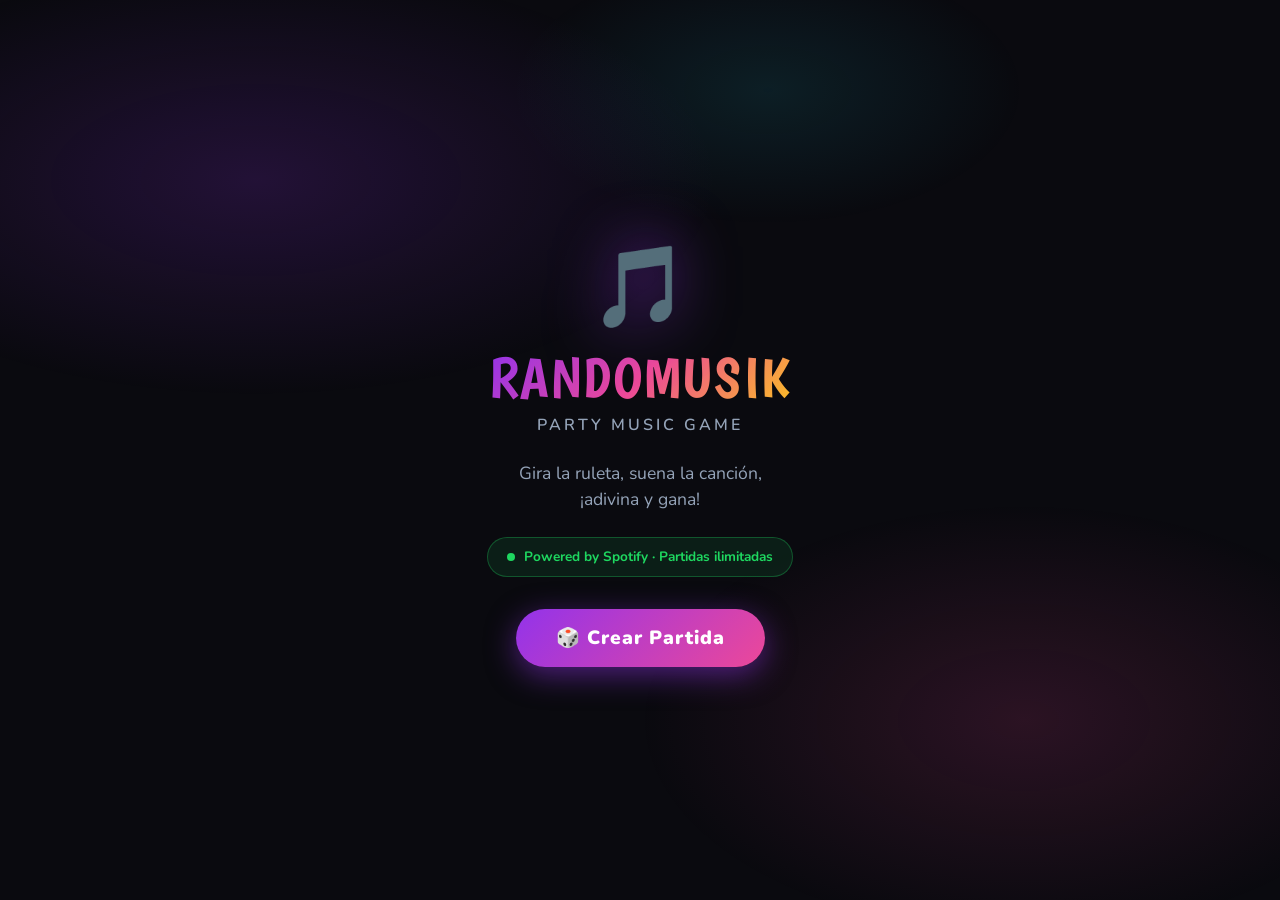
==== index.html @ bbcf778c "Add files via upload" ====
<!DOCTYPE html>
<html lang="es">
<head>
<meta charset="UTF-8">
<meta name="viewport" content="width=device-width, initial-scale=1.0">
<title>Randomusik — Party Music Game</title>
<link href="https://fonts.googleapis.com/css2?family=Boogaloo&family=Nunito:wght@400;600;700;800;900&display=swap" rel="stylesheet">
<style>
  :root {
    --bg: #0a0a0f;
    --card: #13131f;
    --purple: #9333ea;
    --pink: #ec4899;
    --yellow: #fbbf24;
    --cyan: #22d3ee;
    --green: #4ade80;
    --orange: #fb923c;
    --text: #f1f5f9;
    --muted: #94a3b8;
    --spotify: #1ed760;
  }

  * { margin: 0; padding: 0; box-sizing: border-box; }

  body {
    font-family: 'Nunito', sans-serif;
    background: var(--bg);
    color: var(--text);
    min-height: 100vh;
    overflow-x: hidden;
  }

  body::before {
    content: '';
    position: fixed; inset: 0;
    background:
      radial-gradient(ellipse 60% 40% at 20% 20%, rgba(147,51,234,0.18) 0%, transparent 60%),
      radial-gradient(ellipse 50% 40% at 80% 80%, rgba(236,72,153,0.15) 0%, transparent 60%),
      radial-gradient(ellipse 40% 30% at 60% 10%, rgba(34,211,238,0.1) 0%, transparent 50%);
    pointer-events: none; z-index: 0;
  }

  .screen { display: none; position: relative; z-index: 1; }
  .screen.active { display: flex; flex-direction: column; min-height: 100vh; }

  /* FLOATING NOTES */
  .notes-bg { position: fixed; inset: 0; pointer-events: none; z-index: 0; overflow: hidden; }
  .note {
    position: absolute; font-size: 1.5rem; opacity: 0;
    animation: floatNote 8s ease-in-out infinite;
  }
  @keyframes floatNote {
    0% { opacity: 0; transform: translateY(0) rotate(0deg); }
    20% { opacity: 0.15; } 80% { opacity: 0.1; }
    100% { opacity: 0; transform: translateY(-120px) rotate(20deg); }
  }

  /* HOME */
  #home { align-items: center; justify-content: center; padding: 2rem; text-align: center; gap: 1.5rem; }

  .logo-wrap { display: flex; flex-direction: column; align-items: center; gap: 0.5rem; animation: popIn 0.6s cubic-bezier(0.34,1.56,0.64,1) both; }
  @keyframes popIn { from { opacity: 0; transform: scale(0.5); } to { opacity: 1; transform: scale(1); } }

  .logo-icon { font-size: 5rem; filter: drop-shadow(0 0 30px rgba(147,51,234,0.8)); animation: pulseGlow 2s ease-in-out infinite; }
  @keyframes pulseGlow {
    0%,100% { filter: drop-shadow(0 0 30px rgba(147,51,234,0.8)); transform: scale(1); }
    50% { filter: drop-shadow(0 0 50px rgba(236,72,153,0.9)); transform: scale(1.05); }
  }

  .logo-text {
    font-family: 'Boogaloo', cursive; font-size: 3.5rem; letter-spacing: 2px; line-height: 1;
    background: linear-gradient(135deg, var(--purple), var(--pink), var(--yellow));
    -webkit-background-clip: text; -webkit-text-fill-color: transparent; background-clip: text;
  }
  .logo-sub { font-size: 1rem; color: var(--muted); font-weight: 600; letter-spacing: 3px; text-transform: uppercase; }
  .tagline { font-size: 1.1rem; color: var(--muted); max-width: 280px; line-height: 1.5; animation: fadeUp 0.6s 0.3s both; }
  @keyframes fadeUp { from { opacity: 0; transform: translateY(20px); } to { opacity: 1; transform: translateY(0); } }

  .btn-primary {
    background: linear-gradient(135deg, var(--purple), var(--pink));
    border: none; border-radius: 50px; padding: 1rem 2.5rem;
    font-family: 'Nunito', sans-serif; font-size: 1.2rem; font-weight: 900;
    color: white; cursor: pointer; letter-spacing: 1px;
    box-shadow: 0 8px 30px rgba(147,51,234,0.5); transition: all 0.2s;
  }
  .btn-primary:hover { transform: translateY(-3px); box-shadow: 0 12px 40px rgba(147,51,234,0.7); }
  .btn-primary:active { transform: scale(0.97); }

  .spotify-status {
    display: flex; align-items: center; gap: 0.6rem;
    padding: 0.6rem 1.2rem; border-radius: 50px; font-size: 0.85rem; font-weight: 700;
    animation: fadeUp 0.6s 0.7s both;
    background: rgba(30,215,96,0.1); border: 1px solid rgba(30,215,96,0.3); color: var(--spotify);
  }
  .status-dot { width: 8px; height: 8px; border-radius: 50%; background: var(--spotify); animation: pulseGlow 1.5s infinite; }

  /* SETUP */
  #setup { padding: 1.5rem; gap: 1.2rem; }

  .screen-header { display: flex; align-items: center; gap: 1rem; padding-bottom: 1rem; border-bottom: 1px solid rgba(255,255,255,0.07); }
  .back-btn {
    background: rgba(255,255,255,0.08); border: none; border-radius: 50%;
    width: 40px; height: 40px; cursor: pointer; color: white; font-size: 1.2rem;
    display: flex; align-items: center; justify-content: center; transition: all 0.2s;
  }
  .back-btn:hover { background: rgba(255,255,255,0.15); }
  .screen-title {
    font-family: 'Boogaloo', cursive; font-size: 1.8rem;
    background: linear-gradient(135deg, var(--purple), var(--pink));
    -webkit-background-clip: text; -webkit-text-fill-color: transparent; background-clip: text;
  }
  .section-label { font-size: 0.75rem; font-weight: 800; letter-spacing: 2px; text-transform: uppercase; color: var(--purple); margin-bottom: 0.6rem; }

  .players-list { display: flex; flex-direction: column; gap: 0.6rem; }
  .player-row {
    display: flex; align-items: center; gap: 0.8rem;
    background: var(--card); border: 1px solid rgba(255,255,255,0.07); border-radius: 14px; padding: 0.7rem 1rem;
  }
  .player-avatar { width: 36px; height: 36px; border-radius: 50%; display: flex; align-items: center; justify-content: center; font-size: 1.1rem; font-weight: 900; color: white; flex-shrink: 0; }
  .player-name-input { background: transparent; border: none; outline: none; color: var(--text); font-family: 'Nunito', sans-serif; font-size: 1rem; font-weight: 700; flex: 1; min-width: 0; }
  .player-name-input::placeholder { color: var(--muted); }
  .remove-player { background: none; border: none; color: var(--muted); cursor: pointer; font-size: 1.1rem; padding: 0 0.2rem; transition: color 0.2s; }
  .remove-player:hover { color: var(--pink); }
  .add-player-btn {
    background: transparent; border: 2px dashed rgba(255,255,255,0.15); border-radius: 14px;
    padding: 0.7rem; color: var(--muted); cursor: pointer;
    font-family: 'Nunito', sans-serif; font-size: 0.9rem; font-weight: 700; transition: all 0.2s; width: 100%;
  }
  .add-player-btn:hover { border-color: var(--purple); color: var(--purple); }

  .categories-grid { display: grid; grid-template-columns: repeat(2, 1fr); gap: 0.6rem; }
  .cat-chip {
    background: var(--card); border: 2px solid rgba(255,255,255,0.08); border-radius: 12px;
    padding: 0.7rem 0.8rem; cursor: pointer; transition: all 0.2s;
    display: flex; align-items: center; gap: 0.5rem; font-size: 0.9rem; font-weight: 700; color: var(--muted);
  }
  .cat-chip.selected { border-color: currentColor; color: white; background: rgba(255,255,255,0.05); }
  .cat-chip.selected .cat-check { opacity: 1; }
  .cat-check { margin-left: auto; opacity: 0; transition: opacity 0.2s; font-size: 0.9rem; }

  .diff-row { display: flex; gap: 0.6rem; }
  .diff-btn {
    flex: 1; background: var(--card); border: 2px solid rgba(255,255,255,0.08); border-radius: 12px;
    padding: 0.8rem 0.5rem; cursor: pointer; font-family: 'Nunito', sans-serif;
    font-size: 0.85rem; font-weight: 800; color: var(--muted); text-align: center; transition: all 0.2s;
  }
  .diff-btn.active { border-color: var(--yellow); color: var(--yellow); background: rgba(251,191,36,0.08); }
  .diff-emoji { font-size: 1.3rem; display: block; margin-bottom: 0.2rem; }

  /* GAME */
  #game { padding: 1.2rem; align-items: center; gap: 1rem; }
  .game-header { width: 100%; display: flex; align-items: center; justify-content: space-between; }
  .game-logo {
    font-family: 'Boogaloo', cursive; font-size: 1.4rem;
    background: linear-gradient(135deg, var(--purple), var(--pink));
    -webkit-background-clip: text; -webkit-text-fill-color: transparent; background-clip: text;
  }
  .round-badge { background: rgba(255,255,255,0.07); border: 1px solid rgba(255,255,255,0.12); border-radius: 50px; padding: 0.3rem 0.9rem; font-size: 0.8rem; font-weight: 800; color: var(--muted); }

  .scoreboard { width: 100%; display: flex; gap: 0.5rem; overflow-x: auto; padding-bottom: 0.3rem; }
  .score-card { flex-shrink: 0; background: var(--card); border: 1px solid rgba(255,255,255,0.07); border-radius: 14px; padding: 0.6rem 0.9rem; text-align: center; min-width: 70px; transition: all 0.3s; }
  .score-card.winner-glow { border-color: var(--yellow); box-shadow: 0 0 20px rgba(251,191,36,0.3); }
  .score-avatar { width: 32px; height: 32px; border-radius: 50%; display: flex; align-items: center; justify-content: center; font-size: 0.9rem; font-weight: 900; color: white; margin: 0 auto 0.3rem; }
  .score-name { font-size: 0.7rem; font-weight: 700; color: var(--muted); }
  .score-pts { font-family: 'Boogaloo', cursive; font-size: 1.4rem; color: var(--text); line-height: 1; }

  .wheel-container { position: relative; width: 300px; height: 300px; flex-shrink: 0; }
  .wheel-pointer { position: absolute; top: -18px; left: 50%; transform: translateX(-50%); font-size: 2rem; z-index: 10; filter: drop-shadow(0 2px 8px rgba(0,0,0,0.5)); }
  canvas#wheel { width: 100%; height: 100%; border-radius: 50%; box-shadow: 0 0 60px rgba(147,51,234,0.4), 0 0 120px rgba(236,72,153,0.2); }

  .spin-btn {
    background: linear-gradient(135deg, var(--purple), var(--pink));
    border: none; border-radius: 50px; padding: 1rem 2.5rem;
    font-family: 'Nunito', sans-serif; font-size: 1.3rem; font-weight: 900;
    color: white; cursor: pointer; letter-spacing: 1px;
    box-shadow: 0 8px 30px rgba(147,51,234,0.5); transition: all 0.2s; width: 100%;
  }
  .spin-btn:hover:not(:disabled) { transform: translateY(-2px); }
  .spin-btn:disabled { opacity: 0.5; cursor: not-allowed; }

  /* PLAYING */
  #playing { padding: 1.5rem; align-items: center; justify-content: center; gap: 1rem; text-align: center; }

  .category-tag {
    display: inline-flex; align-items: center; gap: 0.5rem;
    background: rgba(255,255,255,0.07); border: 1px solid rgba(255,255,255,0.15);
    border-radius: 50px; padding: 0.4rem 1.2rem; font-size: 0.85rem; font-weight: 800; letter-spacing: 1px; text-transform: uppercase;
  }

  /* Mystery animation while playing */
  .mystery-wrap {
    position: relative; width: 220px; height: 220px; flex-shrink: 0;
    display: flex; align-items: center; justify-content: center;
  }
  .mystery-rays {
    position: absolute; inset: 0; border-radius: 50%;
    background: conic-gradient(
      rgba(147,51,234,0.3) 0deg, transparent 20deg,
      rgba(236,72,153,0.3) 40deg, transparent 60deg,
      rgba(34,211,238,0.3) 80deg, transparent 100deg,
      rgba(251,191,36,0.3) 120deg, transparent 140deg,
      rgba(147,51,234,0.3) 160deg, transparent 180deg,
      rgba(236,72,153,0.3) 200deg, transparent 220deg,
      rgba(34,211,238,0.3) 240deg, transparent 260deg,
      rgba(251,191,36,0.3) 280deg, transparent 300deg,
      rgba(147,51,234,0.3) 320deg, transparent 340deg,
      rgba(236,72,153,0.3) 360deg
    );
    animation: spinRays 3s linear infinite;
    opacity: 0.7;
  }
  @keyframes spinRays { to { transform: rotate(360deg); } }

  .disco-ball {
    position: relative; z-index: 2;
    width: 130px; height: 130px; border-radius: 50%;
    background: radial-gradient(circle at 35% 35%, #ffffff, #b0b0c0 30%, #606080 60%, #202030);
    box-shadow: 0 0 30px rgba(147,51,234,0.8), 0 0 60px rgba(236,72,153,0.4), inset -8px -8px 20px rgba(0,0,0,0.5);
    animation: spinDisco 2s linear infinite;
    overflow: hidden;
  }
  .disco-ball::before {
    content: ''; position: absolute; inset: 0; border-radius: 50%;
    background: repeating-linear-gradient(0deg, transparent, transparent 8px, rgba(0,0,0,0.15) 8px, rgba(0,0,0,0.15) 9px),
    repeating-linear-gradient(90deg, transparent, transparent 8px, rgba(0,0,0,0.15) 8px, rgba(0,0,0,0.15) 9px);
  }
  .disco-ball::after {
    content: ''; position: absolute; top: 15%; left: 20%; width: 30%; height: 20%;
    background: rgba(255,255,255,0.6); border-radius: 50%; filter: blur(4px);
  }
  @keyframes spinDisco { to { transform: rotateY(360deg); } }

  .disco-light {
    position: absolute; width: 8px; height: 8px; border-radius: 50%;
    animation: bounceDot 1.5s ease-in-out infinite;
  }
  .disco-light:nth-child(1) { background: #a855f7; top: 20%; left: 15%; animation-delay: 0s; }
  .disco-light:nth-child(2) { background: #ec4899; top: 60%; left: 80%; animation-delay: 0.3s; }
  .disco-light:nth-child(3) { background: #22d3ee; top: 75%; left: 20%; animation-delay: 0.6s; }
  .disco-light:nth-child(4) { background: #fbbf24; top: 25%; left: 70%; animation-delay: 0.9s; }
  .disco-light:nth-child(5) { background: #4ade80; top: 50%; left: 50%; animation-delay: 1.2s; }
  @keyframes bounceDot {
    0%, 100% { transform: translate(0,0) scale(1); opacity: 0.9; }
    50% { transform: translate(var(--dx,15px), var(--dy,-15px)) scale(1.5); opacity: 0.4; }
  }

  .sound-waves { display: flex; align-items: center; justify-content: center; gap: 4px; height: 40px; }
  .wave-bar {
    width: 5px; border-radius: 3px;
    background: linear-gradient(to top, var(--purple), var(--pink));
    animation: waveBounce 0.6s ease-in-out infinite alternate;
  }
  .wave-bar:nth-child(1) { height: 15px; animation-delay: 0s; }
  .wave-bar:nth-child(2) { height: 30px; animation-delay: 0.1s; }
  .wave-bar:nth-child(3) { height: 22px; animation-delay: 0.2s; }
  .wave-bar:nth-child(4) { height: 35px; animation-delay: 0.3s; }
  .wave-bar:nth-child(5) { height: 18px; animation-delay: 0.4s; }
  .wave-bar:nth-child(6) { height: 28px; animation-delay: 0.15s; }
  .wave-bar:nth-child(7) { height: 12px; animation-delay: 0.25s; }
  @keyframes waveBounce {
    from { transform: scaleY(0.4); opacity: 0.6; }
    to { transform: scaleY(1); opacity: 1; }
  }

  /* Spotify embed - hidden during play, revealed after */
  .embed-container {
    width: 100%; max-width: 360px;
    border-radius: 14px; overflow: hidden;
    transition: all 0.5s cubic-bezier(0.34,1.56,0.64,1);
    transform: scale(0.9); opacity: 0; height: 0;
    pointer-events: none;
  }
  .embed-container.visible {
    transform: scale(1); opacity: 1; height: 152px;
    pointer-events: auto;
  }

  /* Song reveal card */
  .song-reveal {
    background: var(--card); border: 1px solid rgba(255,255,255,0.1);
    border-radius: 20px; padding: 1.2rem 1.5rem; width: 100%; max-width: 360px; text-align: center;
  }
  .song-reveal.hidden { display: none; }
  .reveal-label { font-size: 0.75rem; font-weight: 800; letter-spacing: 2px; color: var(--muted); margin-bottom: 0.6rem; text-transform: uppercase; }
  .song-name { font-family: 'Boogaloo', cursive; font-size: 1.8rem; color: var(--text); line-height: 1.1; margin-bottom: 0.3rem; }
  .artist-name { font-size: 1rem; font-weight: 700; color: var(--pink); }

  .reveal-btn {
    background: linear-gradient(135deg, var(--yellow), var(--orange));
    border: none; border-radius: 50px; padding: 0.9rem 2rem;
    font-family: 'Nunito', sans-serif; font-size: 1.1rem; font-weight: 900;
    color: #0a0a0f; cursor: pointer; box-shadow: 0 6px 25px rgba(251,191,36,0.4);
    transition: all 0.2s; width: 100%; max-width: 360px;
  }
  .reveal-btn:hover { transform: translateY(-2px); }

  .point-btns { display: flex; flex-direction: column; gap: 0.5rem; width: 100%; max-width: 380px; }
  .point-player-row {
    background: var(--card); border: 1px solid rgba(255,255,255,0.1); border-radius: 14px;
    padding: 0.6rem 0.8rem; display: flex; align-items: center; gap: 0.5rem;
  }
  .point-player-name { flex: 1; font-size: 0.9rem; font-weight: 700; color: var(--text); min-width: 0; white-space: nowrap; overflow: hidden; text-overflow: ellipsis; }
  .point-actions { display: flex; gap: 0.35rem; flex-shrink: 0; }
  .pa-btn {
    border: none; border-radius: 8px; padding: 0.35rem 0.55rem;
    font-family: 'Nunito', sans-serif; font-size: 0.8rem; font-weight: 900;
    cursor: pointer; transition: all 0.15s; min-width: 38px;
  }
  .pa-btn.plus { background: rgba(74,222,128,0.15); color: #4ade80; border: 1px solid rgba(74,222,128,0.3); }
  .pa-btn.plus:hover { background: rgba(74,222,128,0.3); }
  .pa-btn.plus.active { background: #4ade80; color: #0a0a0f; }
  .pa-btn.minus { background: rgba(239,68,68,0.12); color: #f87171; border: 1px solid rgba(239,68,68,0.25); }
  .pa-btn.minus:hover { background: rgba(239,68,68,0.25); }
  .pa-btn.minus.active { background: #ef4444; color: white; }
  .point-score-badge {
    min-width: 32px; text-align: center;
    font-family: 'Boogaloo', cursive; font-size: 1.1rem; color: var(--yellow);
  }

  .next-btn {
    background: rgba(255,255,255,0.07); border: 1px solid rgba(255,255,255,0.12);
    border-radius: 50px; padding: 0.7rem 2rem;
    font-family: 'Nunito', sans-serif; font-size: 0.95rem; font-weight: 700;
    color: var(--muted); cursor: pointer; transition: all 0.2s; width: 100%; max-width: 360px;
  }
  .next-btn:hover { border-color: var(--purple); color: var(--text); }

  /* Toast */
  .toast {
    position: fixed; bottom: 2rem; left: 50%; transform: translateX(-50%) translateY(100px);
    background: var(--card); border: 1px solid rgba(255,255,255,0.15); border-radius: 14px;
    padding: 0.8rem 1.5rem; font-size: 0.9rem; font-weight: 700;
    z-index: 100; transition: transform 0.3s cubic-bezier(0.34,1.56,0.64,1);
    white-space: nowrap;
  }
  .toast.show { transform: translateX(-50%) translateY(0); }

  /* Loading */
  .loading-overlay {
    position: fixed; inset: 0; background: rgba(10,10,15,0.9);
    display: flex; flex-direction: column; align-items: center; justify-content: center;
    gap: 1rem; z-index: 200;
  }
  .loading-overlay.hidden { display: none; }
  .spinner { width: 48px; height: 48px; border: 3px solid rgba(147,51,234,0.2); border-top-color: var(--purple); border-radius: 50%; animation: spin 0.8s linear infinite; }
  @keyframes spin { to { transform: rotate(360deg); } }
  .loading-text { font-size: 1rem; font-weight: 700; color: var(--muted); }

  /* WINNER */
  #winner { align-items: center; justify-content: center; padding: 2rem; text-align: center; gap: 1.2rem; }
  .confetti-wrap { font-size: 3rem; animation: bounceIn 0.5s cubic-bezier(0.34,1.56,0.64,1); }
  @keyframes bounceIn { from { opacity: 0; transform: scale(0.3); } to { opacity: 1; transform: scale(1); } }
  .winner-name { font-family: 'Boogaloo', cursive; font-size: 3rem; background: linear-gradient(135deg, var(--yellow), var(--orange), var(--pink)); -webkit-background-clip: text; -webkit-text-fill-color: transparent; background-clip: text; }
  .winner-pts { font-size: 1.1rem; color: var(--muted); font-weight: 700; }
  .final-scores { width: 100%; max-width: 360px; display: flex; flex-direction: column; gap: 0.5rem; }
  .final-row { background: var(--card); border: 1px solid rgba(255,255,255,0.07); border-radius: 14px; padding: 0.8rem 1.2rem; display: flex; align-items: center; gap: 1rem; }
  .final-row.top { border-color: var(--yellow); background: rgba(251,191,36,0.06); }
  .rank { font-family: 'Boogaloo', cursive; font-size: 1.3rem; color: var(--muted); width: 28px; }
  .final-name { flex: 1; font-weight: 700; }
  .final-pts { font-family: 'Boogaloo', cursive; font-size: 1.4rem; color: var(--yellow); }

  .hidden { display: none !important; }
</style>
</head>
<body>

<div class="notes-bg" id="notesBg"></div>
<div class="loading-overlay hidden" id="loadingOverlay">
  <div class="spinner"></div>
  <div class="loading-text" id="loadingText">Cargando...</div>
</div>
<div class="toast" id="toast"></div>

<!-- ========== HOME ========== -->
<div class="screen active" id="home">
  <div class="logo-wrap">
    <div class="logo-icon">🎵</div>
    <div class="logo-text">RANDOMUSIK</div>
    <div class="logo-sub">Party Music Game</div>
  </div>
  <p class="tagline">Gira la ruleta, suena la canción, ¡adivina y gana!</p>

  <div class="spotify-status" style="margin-bottom:0.5rem">
    <div class="status-dot"></div>
    <span>Powered by Spotify · Partidas ilimitadas</span>
  </div>

  <button class="btn-primary" onclick="goTo('setup')">🎲 Crear Partida</button>
</div>

<!-- ========== SETUP ========== -->
<div class="screen" id="setup">
  <div class="screen-header">
    <button class="back-btn" onclick="goTo('home')">←</button>
    <div class="screen-title">Configurar Partida</div>
  </div>
  <div>
    <div class="section-label">👥 Jugadores</div>
    <div class="players-list" id="playersList"></div>
    <button class="add-player-btn" onclick="addPlayer()">+ Añadir jugador</button>
  </div>
  <div>
    <div class="section-label">🎛️ Categorías de la Ruleta</div>
    <div class="categories-grid" id="catsGrid"></div>
  </div>
  <div>
    <div class="section-label">⚡ Dificultad</div>
    <div class="diff-row">
      <button class="diff-btn active" data-diff="easy" onclick="setDiff(this)"><span class="diff-emoji">😄</span>Fácil</button>
      <button class="diff-btn" data-diff="normal" onclick="setDiff(this)"><span class="diff-emoji">🤔</span>Normal</button>
      <button class="diff-btn" data-diff="hard" onclick="setDiff(this)"><span class="diff-emoji">🔥</span>Difícil</button>
    </div>
  </div>
  <button class="btn-primary" onclick="startGame()" style="margin-top:auto">🎰 ¡Jugar!</button>
</div>

<!-- ========== GAME (WHEEL) ========== -->
<div class="screen" id="game">
  <div class="game-header" style="width:100%">
    <div class="game-logo">🎵 Randomusik</div>
    <div class="round-badge">Ronda <span id="roundNum">1</span></div>
  </div>
  <div class="scoreboard" id="scoreboard"></div>
  <div class="wheel-container">
    <div class="wheel-pointer">▼</div>
    <canvas id="wheel" width="300" height="300"></canvas>
  </div>
  <button class="spin-btn" id="spinBtn" onclick="spinWheel()">🎲 ¡GIRAR!</button>
</div>

<!-- ========== PLAYING ========== -->
<div class="screen" id="playing">
  <div class="category-tag" id="playingCat">🎸 Rock Clásico</div>

  <!-- Mystery animation -->
  <div class="mystery-wrap" id="mysteryWrap">
    <div class="mystery-rays"></div>
    <div class="disco-light" style="--dx:20px;--dy:-20px"></div>
    <div class="disco-light" style="--dx:-15px;--dy:18px"></div>
    <div class="disco-light" style="--dx:18px;--dy:15px"></div>
    <div class="disco-light" style="--dx:-20px;--dy:-12px"></div>
    <div class="disco-light" style="--dx:10px;--dy:20px"></div>
    <div class="disco-ball"></div>
  </div>

  <!-- Sound waves -->
  <div class="sound-waves" id="soundWaves">
    <div class="wave-bar"></div><div class="wave-bar"></div><div class="wave-bar"></div>
    <div class="wave-bar"></div><div class="wave-bar"></div><div class="wave-bar"></div>
    <div class="wave-bar"></div>
  </div>

  <!-- Spotify Embed (hidden during play, revealed after) -->
  <div class="embed-container" id="embedContainer">
    <div id="embed-iframe"></div>
  </div>

  <div class="song-reveal hidden" id="songReveal">
    <div class="reveal-label">La canción es...</div>
    <div class="song-info">
      <div class="song-name" id="songName">–</div>
      <div class="artist-name" id="artistName">–</div>
    </div>
  </div>

  <button class="reveal-btn" id="revealBtn" onclick="revealSong()">👁️ Revelar Canción</button>
  <div class="point-btns hidden" id="pointBtns"></div>
  <button class="next-btn hidden" id="nextBtn" onclick="nextRound()">Siguiente ronda →</button>
</div>

<!-- ========== WINNER ========== -->
<div class="screen" id="winner">
  <div class="confetti-wrap">🏆</div>
  <div style="font-size:1.1rem;color:var(--muted);font-weight:700">¡Tenemos ganador!</div>
  <div class="winner-name" id="winnerName">–</div>
  <div class="winner-pts" id="winnerPts">0 puntos</div>
  <div class="final-scores" id="finalScores"></div>
  <button class="btn-primary" onclick="resetGame()" style="margin-top:0.5rem">🔄 Jugar de nuevo</button>
</div>

<!-- Spotify iFrame API -->
<script src="https://open.spotify.com/embed/iframe-api/v1" async></script>

<script>
// ========== CATALOG PLACEHOLDER — will be replaced by build script ==========
</script>
<script id="catalog-data">const SONG_CATALOG = {"80s en ingl\u00e9s":{"easy":[{"uri":"spotify:track:1uvyZBs4IZYRebHIB1747m","name":"Purple Rain","artist":"Prince","popularity":87},{"uri":"spotify:track:3oEkrIfXfSh9zGnE7eBzSV","name":"The Winner Takes It All","artist":"ABBA","popularity":86},{"uri":"spotify:track:4RvWPyQ5RL0ao9LPZeSouE","name":"Everybody Wants To Rule The World","artist":"Tears For Fears","popularity":87},{"uri":"spotify:track:1JSTJqkT5qHq8MDJnJbRE1","name":"Every Breath You Take","artist":"The Police","popularity":93},{"uri":"spotify:track:254bXAqt3zP6P50BdQvEsq","name":"Everywhere - 2017 Remaster","artist":"Fleetwood Mac","popularity":85},{"uri":"spotify:track:1PtQJZVZIdWIYdARpZRDFO","name":"Running Up That Hill (A Deal With God)","artist":"Kate Bush","popularity":88},{"uri":"spotify:track:2WfaOiMkCvy7F5fcp2zZ8L","name":"Take on Me","artist":"a-ha","popularity":88},{"uri":"spotify:track:7snQQk1zcKl8gZ92AnueZW","name":"Sweet Child O' Mine","artist":"Guns N' Roses","popularity":88},{"uri":"spotify:track:1JLn8RhQzHz3qDqsChcmBl","name":"I Want to Know What Love Is - 1999 Remaster","artist":"Foreigner","popularity":85},{"uri":"spotify:track:2374M0fQpWi3dLnB54qaLX","name":"Africa","artist":"TOTO","popularity":88},{"uri":"spotify:track:1TfqLAPs4K3s2rJMoCokcS","name":"Sweet Dreams (Are Made of This) - 2005 Remaster","artist":"Eurythmics;Annie Lennox;Dave Stewart","popularity":85},{"uri":"spotify:track:08mG3Y1vljYA6bvDt4Wqkj","name":"Back In Black","artist":"AC/DC","popularity":85},{"uri":"spotify:track:3X7uFMzJrEE0sxn62qd8Ch","name":"Nothing's Gonna Stop Us Now","artist":"Starship","popularity":85},{"uri":"spotify:track:7Ewz6bJ97vUqk5HdkvguFQ","name":"Heaven","artist":"Bryan Adams","popularity":85}],"normal":[{"uri":"spotify:track:0odIT9B9BvOCnXfS0e4lB5","name":"Bette Davis Eyes","artist":"Kim Carnes","popularity":80},{"uri":"spotify:track:7oOOI85fVQvVnK5ynNMdW7","name":"Rock with You - Single Version","artist":"Michael Jackson","popularity":82},{"uri":"spotify:track:5O4erNlJ74PIF6kGol1ZrC","name":"Could You Be Loved","artist":"Bob Marley & The Wailers","popularity":84},{"uri":"spotify:track:5vmRQ3zELMLUQPo2FLQ76x","name":"Smalltown Boy","artist":"Bronski Beat","popularity":80},{"uri":"spotify:track:1Hv1VTm8zeOeybub15mA2R","name":"Smooth Operator - Single Version","artist":"Sade","popularity":83},{"uri":"spotify:track:7j74lucZ59vqN67Ipe2ZcY","name":"Maneater","artist":"Daryl Hall & John Oates","popularity":84},{"uri":"spotify:track:5ac3D4hNLW7NFhYFCThXgh","name":"Careless Whisper - Remastered","artist":"George Michael","popularity":81},{"uri":"spotify:track:3koCCeSaVUyrRo3N2gHrd8","name":"Let's Groove","artist":"Earth, Wind & Fire","popularity":81},{"uri":"spotify:track:46eu3SBuFCXWsPT39Yg3tJ","name":"Don't Stop 'Til You Get Enough","artist":"Michael Jackson","popularity":81},{"uri":"spotify:track:0WQiDwKJclirSYG9v5tayI","name":"There Is a Light That Never Goes Out - 2011 Remaster","artist":"The Smiths","popularity":84},{"uri":"spotify:track:4ByEFOBuLXpCqvO1kw8Wdm","name":"(I Just) Died In Your Arms","artist":"Cutting Crew","popularity":83},{"uri":"spotify:track:1NCuYqMc8hKMb4cpNTcJbD","name":"Another Day in Paradise - 2016 Remaster","artist":"Phil Collins","popularity":83},{"uri":"spotify:track:3ZZq9396zv8pcn5GYVhxUi","name":"Down Under","artist":"Men At Work","popularity":81},{"uri":"spotify:track:1jDJFeK9x3OZboIAHsY9k2","name":"I'm Still Standing","artist":"Elton John","popularity":84},{"uri":"spotify:track:4euAGZTszWPrriggYK0HG9","name":"Lay All Your Love On Me","artist":"ABBA","popularity":80},{"uri":"spotify:track:4uvjOKsp7mSjrDhWdkLPBY","name":"I Think We're Alone Now","artist":"Tiffany","popularity":80},{"uri":"spotify:track:18AXbzPzBS8Y3AkgSxzJPb","name":"In The Air Tonight - 2015 Remastered","artist":"Phil Collins","popularity":82},{"uri":"spotify:track:2MuWTIM3b0YEAskbeeFE1i","name":"Master Of Puppets","artist":"Metallica","popularity":81},{"uri":"spotify:track:0G21yYKMZoHa30cYVi1iA8","name":"Welcome To The Jungle","artist":"Guns N' Roses","popularity":84},{"uri":"spotify:track:2v7ywbUzCgcVohHaKUcacV","name":"Like a Prayer","artist":"Madonna","popularity":80},{"uri":"spotify:track:2fuCquhmrzHpu5xcA1ci9x","name":"Under Pressure - Remastered 2011","artist":"Queen;David Bowie","popularity":82},{"uri":"spotify:track:4CoSCPlKNrWli7E5kFtbcl","name":"Little Lies - 2017 Remaster","artist":"Fleetwood Mac","popularity":80},{"uri":"spotify:track:6JNJERZGJwDVgkmbohBw7u","name":"Self Control","artist":"Laura Branigan","popularity":80},{"uri":"spotify:track:39shmbIHICJ2Wxnk1fPSdz","name":"Should I Stay or Should I Go - Remastered","artist":"The Clash","popularity":84},{"uri":"spotify:track:2AX5E86cn9n2dgioZEjirI","name":"Golden Brown","artist":"The Stranglers","popularity":83},{"uri":"spotify:track:4S1VYqwfkLit9mKVY3MXoo","name":"Forever Young","artist":"Alphaville","popularity":84},{"uri":"spotify:track:5vdp5UmvTsnMEMESIF2Ym7","name":"Another One Bites The Dust - Remastered 2011","artist":"Queen","popularity":82},{"uri":"spotify:track:2aEuA8PSqLa17Y4hKPj5rr","name":"Cheri Cheri Lady","artist":"Modern Talking","popularity":81},{"uri":"spotify:track:37ZJ0p5Jm13JPevGcx4SkF","name":"Livin' On A Prayer","artist":"Bon Jovi","popularity":82},{"uri":"spotify:track:4Yqy0GpeDEXLibWJCZyQew","name":"Kickstart My Heart","artist":"M\u00f6tley Cr\u00fce","popularity":82},{"uri":"spotify:track:5zA8vzDGqPl2AzZkEYQGKh","name":"Uptown Girl","artist":"Billy Joel","popularity":82},{"uri":"spotify:track:6eN1f9KNmiWEhpE2RhQqB5","name":"Paradise City","artist":"Guns N' Roses","popularity":82},{"uri":"spotify:track:4o6BgsqLIBViaGVbx5rbRk","name":"You Make My Dreams (Come True)","artist":"Daryl Hall & John Oates","popularity":80},{"uri":"spotify:track:2M9ro2krNb7nr7HSprkEgo","name":"Fast Car","artist":"Tracy Chapman","popularity":83},{"uri":"spotify:track:3PzsbWSQdLCKDLxn7YZfkM","name":"I'm On Fire","artist":"Bruce Springsteen","popularity":81},{"uri":"spotify:track:7wuJGgpTNzbUyn26IOY6rj","name":"Total Eclipse of the Heart","artist":"Bonnie Tyler","popularity":81},{"uri":"spotify:track:7FwBtcecmlpc1sLySPXeGE","name":"Dancing In the Dark","artist":"Bruce Springsteen","popularity":83},{"uri":"spotify:track:2tUBqZG2AbRi7Q0BIrVrEj","name":"I Wanna Dance with Somebody (Who Loves Me)","artist":"Whitney Houston","popularity":84},{"uri":"spotify:track:05yiiw2F3XXoighyveZTDs","name":"Heaven Is a Place on Earth - Promo 7\" Edit","artist":"Belinda Carlisle","popularity":76},{"uri":"spotify:track:5H5IL8XRPLcLsnc8sci1z5","name":"Upside Down","artist":"Diana Ross","popularity":72},{"uri":"spotify:track:0L0T4tMAaGqLgIVj1MOj9t","name":"Father Figure - Remastered","artist":"George Michael","popularity":74},{"uri":"spotify:track:6mYrhCAGWzTdF8QnKuchXM","name":"If I Could Turn Back Time","artist":"Cher","popularity":73},{"uri":"spotify:track:6sby78fghipoXHQLeeZFFH","name":"When Doves Cry","artist":"Prince","popularity":77},{"uri":"spotify:track:0dOg1ySSI7NkpAe89Zo0b9","name":"Born in the U.S.A.","artist":"Bruce Springsteen","popularity":75},{"uri":"spotify:track:1CgmY8fVN7kstVDZmsdM5k","name":"P.Y.T. (Pretty Young Thing)","artist":"Michael Jackson","popularity":78},{"uri":"spotify:track:56GbZVwxMdf1DENCluYS8A","name":"Don't Dream It's Over","artist":"Crowded House","popularity":76},{"uri":"spotify:track:21qnJAMtzC6S5SESuqQLEK","name":"Pump Up The Jam","artist":"Technotronic","popularity":74},{"uri":"spotify:track:0sKlV58cODrjxGFOyf9IXY","name":"The Way You Make Me Feel - 2012 Remaster","artist":"Michael Jackson","popularity":72},{"uri":"spotify:track:5dRQUolXAVX3BbCiIxmSsf","name":"Your Love","artist":"The Outfield","popularity":77},{"uri":"spotify:track:2mIrfke7vosXAEWfz6ucyo","name":"Lovesong - Remastered","artist":"The Cure","popularity":71},{"uri":"spotify:track:4JEylZNW8SbO4zUyfVrpb7","name":"Caribbean Queen (No More Love On the Run)","artist":"Billy Ocean","popularity":75},{"uri":"spotify:track:2Di0qFNb7ATroCGB3q0Ka7","name":"West End Girls - 2018 Remaster","artist":"Pet Shop Boys","popularity":77},{"uri":"spotify:track:4NnWuGQujzWUEg0uZokO5M","name":"Just Like Heaven - Remastered 2006","artist":"The Cure","popularity":73},{"uri":"spotify:track:5ChkMS8OtdzJeqyybCc9R5","name":"Billie Jean","artist":"Michael Jackson","popularity":79},{"uri":"spotify:track:0CsM8VGDi38kusMv3pxyj1","name":"True - Single Edit","artist":"Spandau Ballet","popularity":70},{"uri":"spotify:track:6WK9dVrRABMkUXFLNlgWFh","name":"Enjoy the Silence","artist":"Depeche Mode","popularity":76},{"uri":"spotify:track:7HKxTNVlkHsfMLhigmhC0I","name":"Call Me","artist":"Blondie","popularity":75},{"uri":"spotify:track:1YrnDTqvcnUKxAIeXyaEmU","name":"How Soon Is Now? - 2011 Remaster","artist":"The Smiths","popularity":73},{"uri":"spotify:track:6kk07URPWTiRzULynSOVrs","name":"Maniac - From \"Flashdance\"","artist":"Michael Sembello","popularity":74},{"uri":"spotify:track:6r8k1vznHrzlEKYxL4dZEe","name":"La Isla Bonita","artist":"Madonna","popularity":75},{"uri":"spotify:track:15MJ5NThPjj6xhPcts8MiY","name":"Take My Breath Away - Love Theme from \"Top Gun\"","artist":"Berlin","popularity":75},{"uri":"spotify:track:7L3b6iaVhDVjfo52Hbvh9Z","name":"Edge of Seventeen - 2016 Remaster","artist":"Stevie Nicks","popularity":75},{"uri":"spotify:track:3iB8eciGU9vZkaDYkz7Ir9","name":"Bambol\u00e9o","artist":"Gipsy Kings","popularity":71},{"uri":"spotify:track:3nFJbZCHP4d9vduKjJLdBL","name":"Never Too Much","artist":"Luther Vandross","popularity":74},{"uri":"spotify:track:6QyWVCLASvvtpKD0KJZs5e","name":"Is This Love - 2018 Remaster","artist":"Whitesnake","popularity":75},{"uri":"spotify:track:41dDygR3r7e926oGUXfrLt","name":"I Can't Go for That (No Can Do)","artist":"Daryl Hall & John Oates","popularity":73},{"uri":"spotify:track:7kjsCbksOZotNNHOvKsJJh","name":"Still Loving You","artist":"Scorpions","popularity":72},{"uri":"spotify:track:19Ym5Sg0YyOCa6ao21bdoG","name":"Gypsy","artist":"Fleetwood Mac","popularity":79},{"uri":"spotify:track:0Dm43YLUlGdePpSbI1ct8h","name":"Part-Time Lover","artist":"Stevie Wonder","popularity":73},{"uri":"spotify:track:1mCsF9Tw4AkIZOjvZbZZdT","name":"Break My Stride","artist":"Matthew Wilder","popularity":75},{"uri":"spotify:track:7fRvtXvJMpGfTLdF0M09a1","name":"Talking In Your Sleep (2023 Remaster)","artist":"The Romantics","popularity":72},{"uri":"spotify:track:4uOKFydzAejjSFqYbv1XPt","name":"Red Red Wine","artist":"UB40","popularity":74},{"uri":"spotify:track:1GjbTNFImFrjFsNdleDe78","name":"Never Tear Us Apart","artist":"INXS","popularity":75},{"uri":"spotify:track:4nFNJmjfgBF7jwv2oBC45b","name":"Money For Nothing - Remastered 1996","artist":"Dire Straits","popularity":78},{"uri":"spotify:track:1ff8lsrJ2kuZuofMw81EQo","name":"Save a Prayer - 2009 Remaster","artist":"Duran Duran","popularity":72},{"uri":"spotify:track:3JU7GqkbT5S51rgCbYJ20t","name":"Funkytown","artist":"Lipps Inc.","popularity":72},{"uri":"spotify:track:6ADSaE87h8Y3lccZlBJdXH","name":"With Or Without You","artist":"U2","popularity":79},{"uri":"spotify:track:1Jj6MF0xDOMA3Ut2Z368Bx","name":"Time After Time","artist":"Cyndi Lauper","popularity":70},{"uri":"spotify:track:2PFIZFcGry0po3ZfRZkzKc","name":"Hysteria","artist":"Def Leppard","popularity":75},{"uri":"spotify:track:0cGG2EouYCEEC3xfa0tDFV","name":"Tainted Love","artist":"Soft Cell","popularity":77},{"uri":"spotify:track:1ChulFMnwxoD74Me8eX2TU","name":"You Spin Me Round (Like a Record)","artist":"Dead Or Alive","popularity":71},{"uri":"spotify:track:77NNZQSqzLNqh2A9JhLRkg","name":"Don't Stop Believin'","artist":"Journey","popularity":77},{"uri":"spotify:track:3L7RtEcu1Hw3OXrpnthngx","name":"Don't You Want Me","artist":"The Human League","popularity":79},{"uri":"spotify:track:4KFM3A5QF2IMcc6nHsu3Wp","name":"Englishman In New York","artist":"Sting","popularity":76},{"uri":"spotify:track:1nQRg9q9uwALGzouOX5OyQ","name":"Radio Ga Ga - Remastered 2011","artist":"Queen","popularity":76},{"uri":"spotify:track:3fH4KjXFYMmljxrcGrbPj9","name":"Don't You (Forget About Me)","artist":"Simple Minds","popularity":77},{"uri":"spotify:track:56KqaFSGTb7ifpt16t5Y1N","name":"Rock the Casbah - Remastered","artist":"The Clash","popularity":76},{"uri":"spotify:track:7o7E1nrHWncYY7PY94gCiX","name":"Video Killed The Radio Star","artist":"The Buggles","popularity":73},{"uri":"spotify:track:5zWZ9iNevP0397xB3jWV2z","name":"Brother Louie","artist":"Modern Talking","popularity":76},{"uri":"spotify:track:62LJFaYihsdVrrkgUOJC05","name":"Kiss","artist":"Prince","popularity":76},{"uri":"spotify:track:34iOH7LY3vme5rQxsVILZ4","name":"Love Will Tear Us Apart - 2020 Remaster","artist":"Joy Division","popularity":70},{"uri":"spotify:track:0GTK6TesV108Jj5D3MHsYb","name":"Owner of a Lonely Heart","artist":"Yes","popularity":75},{"uri":"spotify:track:2KH16WveTQWT6KOG9Rg6e2","name":"Eye of the Tiger","artist":"Survivor","popularity":77},{"uri":"spotify:track:5Hyr47BBGpvOfcykSCcaw9","name":"Holding Out for a Hero - From \"Footloose\" Soundtrack","artist":"Bonnie Tyler","popularity":76},{"uri":"spotify:track:4xiyq1iRdsxuU1BPUJ490Z","name":"Close To Me","artist":"The Cure","popularity":70},{"uri":"spotify:track:6RNDeRnWsRMjPdNVgupZCs","name":"I Just Called To Say I Love You","artist":"Stevie Wonder","popularity":77},{"uri":"spotify:track:1yg7fwwYmx9DQ2TdXUmfpJ","name":"Holding Back the Years - 2008 Remaster","artist":"Simply Red","popularity":75},{"uri":"spotify:track:0rmGAIH9LNJewFw7nKzZnc","name":"You Give Love A Bad Name","artist":"Bon Jovi","popularity":77},{"uri":"spotify:track:4PTG3Z6ehGkBFwjybzWkR8","name":"Never Gonna Give You Up","artist":"Rick Astley","popularity":79},{"uri":"spotify:track:4yKZACkuudvfd600H2dQie","name":"Get Down On It - Single Version","artist":"Kool & The Gang","popularity":70},{"uri":"spotify:track:5luOvrlnzfvJQdQjrScVj4","name":"Live Is Life (Digitally Remastered) - Single Version","artist":"Opus","popularity":70},{"uri":"spotify:track:3MRQ3CSjoiV1HFil8ykM9M","name":"I Still Haven't Found What I'm Looking For - Remastered 2007","artist":"U2","popularity":73},{"uri":"spotify:track:3VZmChrnVW8JK6ano4gSED","name":"Sexual Healing","artist":"Marvin Gaye","popularity":75},{"uri":"spotify:track:4wswaG5vmNINMZcVBsAyBP","name":"Got My Mind Set on You","artist":"George Harrison","popularity":73},{"uri":"spotify:track:2Cdvbe2G4hZsnhNMKyGrie","name":"I Love Rock 'N Roll","artist":"Joan Jett & the Blackhearts","popularity":79},{"uri":"spotify:track:0J2p4KYdr6Mg4ET6JPlbe1","name":"Super Trouper","artist":"ABBA","popularity":76},{"uri":"spotify:track:3h04eZTnmFLRMjZajbrp2R","name":"Need You Tonight","artist":"INXS","popularity":73},{"uri":"spotify:track:2RWFncSWZEhSRRifqiDNVV","name":"Run To You","artist":"Bryan Adams","popularity":76},{"uri":"spotify:track:58XWGx7KNNkKneHdprcprX","name":"Rock You Like A Hurricane","artist":"Scorpions","popularity":73},{"uri":"spotify:track:3Cx4yrFaX8CeHwBMReOWXI","name":"We Didn't Start the Fire","artist":"Billy Joel","popularity":77},{"uri":"spotify:track:1F43XlPBiwAUUIhrUGzylO","name":"Never Ending Story","artist":"Limahl","popularity":71}],"hard":[{"uri":"spotify:track:4tcauy2xyIv1q0ckvQmc4H","name":"Material Girl - 2024 Remaster","artist":"Madonna","popularity":66},{"uri":"spotify:track:3HCah9Waf9Jby9gLIWN4MI","name":"Eyes Without A Face - Remastered 1999","artist":"Billy Idol","popularity":65},{"uri":"spotify:track:5hfpYZ8eQ5BXTAuKPKMKT4","name":"Into the Groove","artist":"Madonna","popularity":69},{"uri":"spotify:track:1db0gbTSKdRQum8VlbNkiO","name":"Say Say Say - Remastered 2015","artist":"Paul McCartney;Michael Jackson","popularity":68},{"uri":"spotify:track:7INi4pMPG4IE0Smx5y4KVf","name":"Easy Lover","artist":"Philip Bailey;Phil Collins","popularity":69},{"uri":"spotify:track:0Z9UkcT1pnrmLciUJPcMMS","name":"Gold - 2003 Remaster","artist":"Spandau Ballet","popularity":68},{"uri":"spotify:track:4hObp5bmIJ3PP3cKA9K9GY","name":"Don't Worry Be Happy","artist":"Bobby McFerrin","popularity":69},{"uri":"spotify:track:7ohR0qPH6f2Vuj2pUNanJG","name":"Got To Give It Up - Pt. 1","artist":"Marvin Gaye","popularity":65},{"uri":"spotify:track:6yl8Es1tCYD9WdSkeVLFw4","name":"You Shook Me All Night Long","artist":"AC/DC","popularity":67},{"uri":"spotify:track:3FdHgoJbH3DXNtGLh56pFu","name":"Conga!","artist":"Miami Sound Machine","popularity":68},{"uri":"spotify:track:7vvRkLPIvfjjmCIqNxBuEZ","name":"Back To Life","artist":"Soul II Soul;Caron Wheeler","popularity":68},{"uri":"spotify:track:5nh1Z4SVGBgHbsbmAyeIPd","name":"Dancing With Myself - Uptown Mix","artist":"Generation X;Billy Idol","popularity":66},{"uri":"spotify:track:2QN9zL3SzXdGqqmXO68gFp","name":"Somebody's Watching Me - Single Version","artist":"Rockwell","popularity":65},{"uri":"spotify:track:4bQNusmmVudLxIiexglzh6","name":"Orinoco Flow - 2009 Remaster","artist":"Enya","popularity":69},{"uri":"spotify:track:2NVpYQqdraEcQwqT7GhUkh","name":"Ain't Nobody","artist":"Chaka Khan","popularity":67},{"uri":"spotify:track:1YQCRXscu8xE74BVVMUCRr","name":"Boys Don't Cry","artist":"The Cure","popularity":57},{"uri":"spotify:track:7Lk83uozmGWre1q8eyOOUP","name":"Just the Two of Us (feat. Bill Withers)","artist":"Grover Washington, Jr.;Bill Withers","popularity":57},{"uri":"spotify:track:2ZTIw0fZhFp3nnvF41nvVc","name":"Rebel Yell - Remastered 1999","artist":"Billy Idol","popularity":60},{"uri":"spotify:track:11leihwcsTVOTo1gxpgYNG","name":"Shout","artist":"Tears For Fears","popularity":57},{"uri":"spotify:track:60nAGisfgCfnggF6PxKMej","name":"Me Myself and I","artist":"De La Soul","popularity":43},{"uri":"spotify:track:0bB0aRsAB2CTYRCeoMOFHU","name":"Physical (Remastered 2021)","artist":"Olivia Newton-John","popularity":4},{"uri":"spotify:track:1BrbXIJ7b161oQ0PfC0K32","name":"Woman - Remastered 2010","artist":"John Lennon","popularity":63},{"uri":"spotify:track:3BGbqEDio3ocx1v4egIYr6","name":"Walk Like an Egyptian","artist":"The Bangles","popularity":59},{"uri":"spotify:track:4NH4xiPQ7TqNGqj6pZV4ki","name":"Karma Chameleon","artist":"Culture Club","popularity":64},{"uri":"spotify:track:0fnTADkpDxvjA3v0Ss5bpb","name":"Abracadabra","artist":"Steve Miller Band","popularity":59}]},"90s en ingl\u00e9s":{"easy":[{"uri":"spotify:track:1LzNfuep1bnAUR9skqdHCK","name":"Fade Into You","artist":"Mazzy Star","popularity":87},{"uri":"spotify:track:1G391cbiT3v3Cywg8T7DM1","name":"Scar Tissue","artist":"Red Hot Chili Peppers","popularity":87},{"uri":"spotify:track:57iDDD9N9tTWe75x6qhStw","name":"Bitter Sweet Symphony - Remastered 2016","artist":"The Verve","popularity":85},{"uri":"spotify:track:70LcF31zb1H0PyJoS1Sx1r","name":"Creep","artist":"Radiohead","popularity":92},{"uri":"spotify:track:7w5AOd6HrDIHewHfpABEss","name":"Wicked Game","artist":"Chris Isaak","popularity":85},{"uri":"spotify:track:0gEyKnHvgkrkBM6fbeHdwK","name":"Linger","artist":"The Cranberries","popularity":86},{"uri":"spotify:track:754kgU5rWscRTfvlsuEwFp","name":"Kiss Me","artist":"Sixpence None The Richer","popularity":85},{"uri":"spotify:track:6Qyc6fS4DsZjB2mRW9DsQs","name":"Iris","artist":"The Goo Goo Dolls","popularity":93},{"uri":"spotify:track:4CeeEOM32jQcH3eN9Q2dGj","name":"Smells Like Teen Spirit","artist":"Nirvana","popularity":86},{"uri":"spotify:track:64BbK9SFKH2jk86U3dGj2P","name":"Otherside","artist":"Red Hot Chili Peppers","popularity":85},{"uri":"spotify:track:48UPSzbZjgc449aqz8bxox","name":"Californication","artist":"Red Hot Chili Peppers","popularity":86},{"uri":"spotify:track:3d9DChrdc6BOeFsbrZ3Is0","name":"Under the Bridge","artist":"Red Hot Chili Peppers","popularity":85},{"uri":"spotify:track:3DwQ7AH3xGD9h65ezslm6q","name":"Enter Sandman - Remastered 2021","artist":"Metallica","popularity":85},{"uri":"spotify:track:1DIXPcTDzTj8ZMHt3PDt8p","name":"Gangsta's Paradise","artist":"Coolio;L.V.","popularity":87},{"uri":"spotify:track:57bgtoPSgt236HzfBOd8kj","name":"Thunderstruck","artist":"AC/DC","popularity":87},{"uri":"spotify:track:0jWgAnTrNZmOGmqgvHhZEm","name":"What's Up?","artist":"4 Non Blondes","popularity":85},{"uri":"spotify:track:31AOj9sFz2gM0O3hMARRBx","name":"Losing My Religion","artist":"R.E.M.","popularity":86}],"normal":[{"uri":"spotify:track:7aQjPecQdIuNd1sz3KCDhD","name":"Lovefool","artist":"The Cardigans","popularity":84},{"uri":"spotify:track:3MjUtNVVq3C8Fn0MP3zhXa","name":"...Baby One More Time","artist":"Britney Spears","popularity":84},{"uri":"spotify:track:2goLsvvODILDzeeiT4dAoR","name":"Believe","artist":"Cher","popularity":81},{"uri":"spotify:track:11mwFrKvLXCbcVGNxffGyP","name":"Genie In a Bottle","artist":"Christina Aguilera","popularity":83},{"uri":"spotify:track:1Je1IMUlBXcx1Fz0WE7oPT","name":"Wannabe","artist":"Spice Girls","popularity":82},{"uri":"spotify:track:3WkibOpDF7cQ5xntM1epyf","name":"It Wasn't Me","artist":"Shaggy;Rik Rok","popularity":82},{"uri":"spotify:track:6VnpKLtfNH4Dk09YSGPSyR","name":"It Ain't Over 'Til It's Over","artist":"Lenny Kravitz","popularity":83},{"uri":"spotify:track:4P5KoWXOxwuobLmHXLMobV","name":"Come As You Are","artist":"Nirvana","popularity":81},{"uri":"spotify:track:0Q0IVlqMV64kNLlwjPj0Hl","name":"Killing Me Softly With His Song","artist":"Fugees;Ms. Lauryn Hill","popularity":81},{"uri":"spotify:track:63OQupATfueTdZMWTxW03A","name":"Karma Police","artist":"Radiohead","popularity":80},{"uri":"spotify:track:3jDdpx9PMlfMBS5tOBHFm9","name":"Return of the Mack","artist":"Mark Morrison","popularity":80},{"uri":"spotify:track:1Cwsd5xI8CajJz795oy4XF","name":"You Get What You Give","artist":"New Radicals","popularity":82},{"uri":"spotify:track:5XVjNRubJUW0iPhhSWpLCj","name":"Better Off Alone","artist":"Alice Deejay","popularity":81},{"uri":"spotify:track:5qqabIl2vWzo9ApSC317sa","name":"Wonderwall - Remastered","artist":"Oasis","popularity":80},{"uri":"spotify:track:503OTo2dSqe7qk76rgsbep","name":"Still D.R.E.","artist":"Dr. Dre;Snoop Dogg","popularity":84},{"uri":"spotify:track:0OTO8ZF2YqFQVw9hnZylTd","name":"What Is Love - 7\" Mix","artist":"Haddaway","popularity":83},{"uri":"spotify:track:2hnMS47jN0etwvFPzYk11f","name":"Santeria","artist":"Sublime","popularity":82},{"uri":"spotify:track:2EoOZnxNgtmZaD8uUmz2nD","name":"Black Hole Sun","artist":"Soundgarden","popularity":80},{"uri":"spotify:track:3wuCCNCnBhJlwkIJTBZFiv","name":"They Don't Care About Us","artist":"Michael Jackson","popularity":82},{"uri":"spotify:track:6urCAbunOQI4bLhmGpX7iS","name":"Don't Speak","artist":"No Doubt","popularity":81},{"uri":"spotify:track:1KGi9sZVMeszgZOWivFpxs","name":"No Scrubs","artist":"TLC","popularity":84},{"uri":"spotify:track:3YRCqOhFifThpSRFJ1VWFM","name":"November Rain","artist":"Guns N' Roses","popularity":83},{"uri":"spotify:track:3yUcJwYu7fXAfqMj9krY6l","name":"Thank You","artist":"Dido","popularity":80},{"uri":"spotify:track:6QewNVIDKdSl8Y3ycuHIei","name":"Even Flow","artist":"Pearl Jam","popularity":80},{"uri":"spotify:track:1FTSo4v6BOZH9QxKc3MbVM","name":"Song 2 - 2012 Remaster","artist":"Blur","popularity":80},{"uri":"spotify:track:6kWJvPfC4DgUpRsXKNa9z9","name":"All That She Wants","artist":"Ace of Base","popularity":81},{"uri":"spotify:track:3gjHnylel3PTRpjS44ocqr","name":"Zombie - 2025 Remastered","artist":"The Cranberries","popularity":84},{"uri":"spotify:track:6QAsrXPnMSXIbV0yEJHlEX","name":"Nothing Else Matters - Remastered 2021","artist":"Metallica","popularity":83},{"uri":"spotify:track:2m1hi0nfMR9vdGC8UcrnwU","name":"All The Small Things","artist":"blink-182","popularity":83},{"uri":"spotify:track:1di1BEgJYzPvXUuinsYJGP","name":"Everybody (Backstreet's Back) - Radio Edit","artist":"Backstreet Boys","popularity":80},{"uri":"spotify:track:4JiEyzf0Md7KEFFGWDDdCr","name":"Knockin' On Heaven's Door","artist":"Guns N' Roses","popularity":82},{"uri":"spotify:track:0wokCRaKD0zPNhMRXAgVsr","name":"Ordinary World","artist":"Duran Duran","popularity":80},{"uri":"spotify:track:6ORqU0bHbVCRjXm9AjyHyZ","name":"Good Riddance (Time of Your Life)","artist":"Green Day","popularity":81},{"uri":"spotify:track:42et6fnHCw1HIPSrdPprMl","name":"Semi-Charmed Life","artist":"Third Eye Blind","popularity":81},{"uri":"spotify:track:7H6ev70Weq6DdpZyyTmUXk","name":"Say My Name","artist":"Destiny's Child","popularity":80},{"uri":"spotify:track:3cfOd4CMv2snFaKAnMdnvK","name":"All Star","artist":"Smash Mouth","popularity":80},{"uri":"spotify:track:3SFXsFpeGmBTtQvKiwYMDA","name":"Pretty Fly (For A White Guy)","artist":"The Offspring","popularity":80},{"uri":"spotify:track:5EQzuYfTZt7B2LqlvTF49l","name":"It's All Coming Back to Me Now","artist":"C\u00e9line Dion","popularity":76},{"uri":"spotify:track:1d6KS9GH06JAd19uiBy9IE","name":"Ironic - 2015 Remaster","artist":"Alanis Morissette","popularity":74},{"uri":"spotify:track:6qspW4YKycviDFjHBOaqUY","name":"Waterfalls","artist":"TLC","popularity":76},{"uri":"spotify:track:1SShxVVBeZBCY7WddnksPz","name":"Gypsy Woman (She's Homeless) (La Da Dee La Da Da) - Basement Boy Strip To The Bone Mix","artist":"Crystal Waters;The Basement Boys","popularity":72},{"uri":"spotify:track:5Tbpp3OLLClPJF8t1DmrFD","name":"Nuthin' But A \"G\" Thang","artist":"Dr. Dre;Snoop Dogg","popularity":78},{"uri":"spotify:track:1pKYYY0dkg23sQQXi0Q5zN","name":"Around the World","artist":"Daft Punk","popularity":76},{"uri":"spotify:track:0QMHVTnrFTQJoaqmkdsKhT","name":"I Wish - Radio Edit","artist":"Skee-Lo","popularity":70},{"uri":"spotify:track:47oS7xB31QQUyPCgHpM3VZ","name":"Canned Heat","artist":"Jamiroquai","popularity":73},{"uri":"spotify:track:0uEp9E98JB5awlA084uaIg","name":"Doo Wop (That Thing)","artist":"Ms. Lauryn Hill","popularity":76},{"uri":"spotify:track:3XKIUb7HzIF1Vu9usunMzc","name":"Maria Maria (feat. The Product G&B)","artist":"Santana;The Product G&B","popularity":73},{"uri":"spotify:track:6MdqqkQ8sSC0WB4i8PyRuQ","name":"No Diggity","artist":"Blackstreet;Dr. Dre;Queen Pen","popularity":79},{"uri":"spotify:track:6xkryXuiZU360Lngd4sx13","name":"Fantasy","artist":"Mariah Carey","popularity":78},{"uri":"spotify:track:5QLHGv0DfpeXLNFo7SFEy1","name":"1979 - Remastered 2012","artist":"The Smashing Pumpkins","popularity":79},{"uri":"spotify:track:4sutLmjkVKRN6pOAMo2joC","name":"Tom's Diner - 7\" Version","artist":"DNA;Suzanne Vega;Neal Slateford;Nick Batt","popularity":70},{"uri":"spotify:track:3UBItNVbFQiVC5hBQlBvnr","name":"Your Woman","artist":"White Town","popularity":74},{"uri":"spotify:track:6e8Ou0wiqAzIpWb2eSxll8","name":"Miami","artist":"Will Smith","popularity":74},{"uri":"spotify:track:6sHsXIJoEN5JpdkGMQDJxt","name":"The Boy Is Mine","artist":"Brandy;Monica","popularity":75},{"uri":"spotify:track:2le9fblYnfoLr9dkZIsJUa","name":"Baby, I Love Your Way","artist":"Big Mountain","popularity":73},{"uri":"spotify:track:1oTHteQbmJw15rPxPVXUTv","name":"Insane in the Brain","artist":"Cypress Hill","popularity":73},{"uri":"spotify:track:2a1iMaoWQ5MnvLFBDv4qkf","name":"High and Dry","artist":"Radiohead","popularity":79},{"uri":"spotify:track:4BggEwLhGfrbrl7JBhC8EC","name":"Butterfly","artist":"Crazy Town","popularity":79},{"uri":"spotify:track:4GCGH6TJ69neckwITeBFXK","name":"Earth Song","artist":"Michael Jackson","popularity":72},{"uri":"spotify:track:6y0Etr2KJr0sdcEp7ajoUK","name":"Cosmic Girl - Remastered 2013","artist":"Jamiroquai","popularity":73},{"uri":"spotify:track:1gSDTZHemEViEBiXysrlo0","name":"Can I Kick It?","artist":"A Tribe Called Quest","popularity":71},{"uri":"spotify:track:7L93GESzq43UkKUt5FsOCq","name":"Jump Around - 30 Years Remaster","artist":"House Of Pain","popularity":76},{"uri":"spotify:track:05ajrG3EAcIe3j7NuqRV9B","name":"Alright - 2015 Remaster","artist":"Supergrass","popularity":71},{"uri":"spotify:track:6WK9dVrRABMkUXFLNlgWFh","name":"Enjoy the Silence","artist":"Depeche Mode","popularity":76},{"uri":"spotify:track:4INDiWSKvqSKDEu7mh8HFz","name":"Mo Money Mo Problems (feat. Puff Daddy & Mase) - 2014 Remaster","artist":"The Notorious B.I.G.;Mase;Diddy","popularity":74},{"uri":"spotify:track:0weAUscowxeqDtpCgtbpgp","name":"Gettin' Jiggy Wit It","artist":"Will Smith","popularity":73},{"uri":"spotify:track:4fxF8ljwryMZX5c9EKrLFE","name":"Boombastic","artist":"Shaggy","popularity":75},{"uri":"spotify:track:4UQDZlZhGUDoYMohwrY28v","name":"Virtual Insanity - Remastered 2006","artist":"Jamiroquai","popularity":77},{"uri":"spotify:track:6mz1fBdKATx6qP4oP1I65G","name":"Pony","artist":"Ginuwine","popularity":74},{"uri":"spotify:track:4IYKjN1DrYzxKXt0umJqsG","name":"I Got 5 On It","artist":"Luniz;Michael Marshall","popularity":76},{"uri":"spotify:track:1ofhfV90EnYhEr7Un2fWiv","name":"Changes","artist":"2Pac;Talent","popularity":76},{"uri":"spotify:track:2YodwKJnbPyNKe8XXSE9V7","name":"Lithium","artist":"Nirvana","popularity":73},{"uri":"spotify:track:5UCPOJs8VJARoIX6acKRuJ","name":"The Rhythm Of The Night","artist":"Corona","popularity":75},{"uri":"spotify:track:5Mmk2ii6laakqfeCT7OnVD","name":"Thong Song","artist":"Sisqo","popularity":75},{"uri":"spotify:track:4wtR6HB3XekEengMX17cpc","name":"Children","artist":"Robert Miles","popularity":76},{"uri":"spotify:track:0Pu71wxadDlB8fJXfjIjeJ","name":"Shoop","artist":"Salt-N-Pepa","popularity":72},{"uri":"spotify:track:1EWsVHU4FNAdtN4R8FETag","name":"Push The Feeling On - Mk Dub Revisited Edit","artist":"Nightcrawlers;MK","popularity":74},{"uri":"spotify:track:0tNuJpBgtE65diL6Q8Q7fI","name":"On & On","artist":"Erykah Badu","popularity":70},{"uri":"spotify:track:1SAkL1mYNJlaqnBQxVZrRl","name":"Baby Got Back","artist":"Sir Mix-A-Lot","popularity":73},{"uri":"spotify:track:75IN3CtuZwTHTnZvYM4qnJ","name":"My Name Is","artist":"Eminem","popularity":74},{"uri":"spotify:track:3QRM0qZB7oMYavveH0iEqx","name":"Here Comes the Hotstepper - Heartical Mix","artist":"iNi Kamoze;Salaam Remi","popularity":71},{"uri":"spotify:track:3vZO25GdYuqFrR1kzZADnp","name":"Ready or Not","artist":"Fugees;Ms. Lauryn Hill;Wyclef Jean;Pras","popularity":74},{"uri":"spotify:track:0Ui05Ov0s4PnRc4JI3Pilg","name":"My Favourite Game","artist":"The Cardigans","popularity":72},{"uri":"spotify:track:3AoeaZs8dFemFJr3JdzOL0","name":"You Are Not Alone","artist":"Michael Jackson","popularity":74},{"uri":"spotify:track:2pX4FpOgwItRVPPUFdRcxA","name":"Smooth (feat. Rob Thomas)","artist":"Santana;Rob Thomas","popularity":74},{"uri":"spotify:track:1OxcIUqVmVYxT6427tbhDW","name":"Fly Away","artist":"Lenny Kravitz","popularity":77},{"uri":"spotify:track:1nXTM2CVdaoCySSD5kgt3J","name":"Sweat (A La La La La Long)","artist":"Inner Circle","popularity":76},{"uri":"spotify:track:4c6vZqYHFur11FbWATIJ9P","name":"There She Goes","artist":"The La's","popularity":73},{"uri":"spotify:track:3u5N55tHf7hXATSQrjBh2q","name":"Freed From Desire","artist":"Gala;Molella;Phil Jay","popularity":78},{"uri":"spotify:track:5fpizYGbi5IQoEraj6FP0R","name":"Intergalactic - Remastered 2009","artist":"Beastie Boys","popularity":71},{"uri":"spotify:track:5CeL9C3bsoe4yzYS1Qz8cw","name":"Girls & Boys","artist":"Blur","popularity":71},{"uri":"spotify:track:7bu0znpSbTks0O6I98ij0W","name":"Tonight, Tonight - Remastered 2012","artist":"The Smashing Pumpkins","popularity":72},{"uri":"spotify:track:0UvCh63URrLFcPkKt99hHd","name":"Don't Look Back in Anger - Remastered","artist":"Oasis","popularity":76},{"uri":"spotify:track:22HYEJveCvykVDHDiEEmjZ","name":"Tubthumping","artist":"Chumbawamba","popularity":73},{"uri":"spotify:track:4QlzkaRHtU8gAdwqjWmO8n","name":"Friday I'm In Love","artist":"The Cure","popularity":79},{"uri":"spotify:track:3mwvKOyMmG77zZRunnxp9E","name":"Buddy Holly","artist":"Weezer","popularity":79},{"uri":"spotify:track:4dVbhS6OiYvFikshyaQaCN","name":"My Hero","artist":"Foo Fighters","popularity":77},{"uri":"spotify:track:0L0T4tMAaGqLgIVj1MOj9t","name":"Father Figure - Remastered","artist":"George Michael","popularity":74},{"uri":"spotify:track:5lWRaa0fBxDE5yU91npPq7","name":"Just A Girl","artist":"No Doubt","popularity":76},{"uri":"spotify:track:5EYdTPdJD74r9EVZBztqGG","name":"The Bad Touch","artist":"Bloodhound Gang","popularity":75},{"uri":"spotify:track:7EsjkelQuoUlJXEw7SeVV4","name":"Black or White","artist":"Michael Jackson","popularity":75},{"uri":"spotify:track:67Hna13dNDkZvBpTXRIaOJ","name":"Teardrop","artist":"Massive Attack;Elizabeth Fraser","popularity":75},{"uri":"spotify:track:1YnVYHXoak0syv4xBRHQRb","name":"Kingston Town","artist":"UB40","popularity":72},{"uri":"spotify:track:6GtX0jaNL8IjVQfrDBx81z","name":"Bullet With Butterfly Wings - Remastered 2012","artist":"The Smashing Pumpkins","popularity":77},{"uri":"spotify:track:3dxDj8pDPlIHCIrUPXuCeG","name":"Sandstorm","artist":"Darude","popularity":71},{"uri":"spotify:track:5PntSbMHC1ud6Vvl8x56qd","name":"Loser","artist":"Beck","popularity":73},{"uri":"spotify:track:3YKptz29AsOlm7WAVnztBh","name":"Kiss from a Rose","artist":"Seal","popularity":77},{"uri":"spotify:track:0z1b34WikhOH9ZxU8QDWcv","name":"One Headlight","artist":"The Wallflowers","popularity":76},{"uri":"spotify:track:3QxKpdTB8ZSFn8MGeCCpsQ","name":"Crazy","artist":"Aerosmith","popularity":76},{"uri":"spotify:track:0Ph6L4l8dYUuXFmb71Ajnd","name":"Livin' la Vida Loca","artist":"Ricky Martin","popularity":78},{"uri":"spotify:track:6x4tKaOzfNJpEJHySoiJcs","name":"Mambo No. 5 (a Little Bit of...)","artist":"Lou Bega","popularity":78},{"uri":"spotify:track:4TQeNHx85xcP9YRkvJC6K1","name":"Walkin' On The Sun","artist":"Smash Mouth","popularity":71},{"uri":"spotify:track:0hrBpAOgrt8RXigk83LLNE","name":"The Sign","artist":"Ace of Base","popularity":76},{"uri":"spotify:track:2epbL7s3RFV81K5UhTgZje","name":"Lemon Tree","artist":"Fools Garden","popularity":75},{"uri":"spotify:track:225xvV8r1yKMHErSWivnow","name":"I Don't Want to Miss a Thing - From \"Armageddon\" Soundtrack","artist":"Aerosmith","popularity":75}],"hard":[{"uri":"spotify:track:3WFgRhgECxQYyy8Ldhk2PG","name":"Vogue","artist":"Madonna","popularity":68},{"uri":"spotify:track:4uIKHABS2ixy0AW0Y31rj4","name":"Regulate","artist":"Warren G;Nate Dogg","popularity":65},{"uri":"spotify:track:7vo0ILIm1He4wo30ikYBHh","name":"Set Adrift On Memory Bliss","artist":"P.M. Dawn","popularity":65},{"uri":"spotify:track:2FK7fxjzQEXD7Z32HSF0Hl","name":"Men In Black - From \"Men In Black\" Soundtrack","artist":"Will Smith","popularity":65},{"uri":"spotify:track:1wo3UYTeizJHkwYIuLuBPF","name":"Champagne Supernova - Remastered","artist":"Oasis","popularity":69},{"uri":"spotify:track:1yy2DlSDtEt90d54rPDPXz","name":"I'll Be Missing You (feat. Faith Evans & 112) - 2014 Remaster","artist":"Diddy;112;Faith Evans","popularity":68},{"uri":"spotify:track:4O0LwyuV3U18Hg5AxILDlI","name":"Sing It Back - Boris Musical Mix - Edit","artist":"Moloko;Boris Dlugosch;Michael Lange","popularity":67},{"uri":"spotify:track:6aJ90LBl96bly9zuEH1U2X","name":"This Is How We Do It","artist":"Montell Jordan","popularity":66},{"uri":"spotify:track:6PwbVXIomkvk4YcafiOc6i","name":"Bailando","artist":"Paradisio","popularity":68},{"uri":"spotify:track:3x4yV0hW5Ve3TKhFkXSqFn","name":"If You Had My Love","artist":"Jennifer Lopez","popularity":67},{"uri":"spotify:track:11d9oUiwHuYt216EFA2tiz","name":"Ice Ice Baby","artist":"Vanilla Ice","popularity":66},{"uri":"spotify:track:6SaeXxdt0Id6ZzmX0ZGTQK","name":"Fastlove, Pt. 1","artist":"George Michael","popularity":66},{"uri":"spotify:track:2LjiPAQOVazT8sRyXL3XRs","name":"Informer","artist":"Snow","popularity":67},{"uri":"spotify:track:0TxXEbxn52XsuAhxb6VFZw","name":"This Kiss","artist":"Faith Hill","popularity":58},{"uri":"spotify:track:1JClFT74TYSXlzpagbmj0S","name":"California Love - Original Version","artist":"2Pac;Roger;Dr. Dre","popularity":59},{"uri":"spotify:track:1IsvXZXAV9EBC4hBKW6yDN","name":"Missing - Todd Terry Remix / Radio Edit","artist":"Everything But The Girl","popularity":60},{"uri":"spotify:track:0qQiqwzddwQmtoGcF3Uzm5","name":"The Bomb! (These Sounds Fall Into My Mind) - Radio Edit","artist":"The Bucketheads","popularity":54},{"uri":"spotify:track:2oHmRO0X4gW4VlCJRcZzez","name":"Erase / Rewind","artist":"The Cardigans","popularity":50}]},"2000s en ingl\u00e9s":{"easy":[{"uri":"spotify:track:5TRPicyLGbAF2LGBFbHGvO","name":"Flashing Lights","artist":"Kanye West;Dwele","popularity":88},{"uri":"spotify:track:5r5cp9IpziiIsR6b93vcnQ","name":"Walking On A Dream","artist":"Empire Of The Sun","popularity":86},{"uri":"spotify:track:0d28khcov6AiegSCpG5TuT","name":"Feel Good Inc.","artist":"Gorillaz;De La Soul","popularity":90},{"uri":"spotify:track:4EWCNWgDS8707fNSZ1oaA5","name":"Heartless","artist":"Kanye West","popularity":86},{"uri":"spotify:track:2gam98EZKrF9XuOkU13ApN","name":"Promiscuous","artist":"Nelly Furtado;Timbaland","popularity":88},{"uri":"spotify:track:2igwFfvr1OAGX9SKDCPBwO","name":"Empire State Of Mind","artist":"JA\u0178-Z;Alicia Keys","popularity":86},{"uri":"spotify:track:6ECp64rv50XVz93WvxXMGF","name":"This Love","artist":"Maroon 5","popularity":86},{"uri":"spotify:track:0ntQJM78wzOLVeCUAW7Y45","name":"Sex on Fire","artist":"Kings of Leon","popularity":86},{"uri":"spotify:track:3ZOEytgrvLwQaqXreDs2Jx","name":"Can't Stop","artist":"Red Hot Chili Peppers","popularity":88},{"uri":"spotify:track:0O45fw2L5vsWpdsOdXwNAR","name":"SexyBack (feat. Timbaland)","artist":"Justin Timberlake;Timbaland","popularity":86},{"uri":"spotify:track:0BCPKOYdS2jbQ8iyB56Zns","name":"Clocks","artist":"Coldplay","popularity":85},{"uri":"spotify:track:4wH4dJgrsxONID6KS2tDQM","name":"Maneater","artist":"Nelly Furtado","popularity":85},{"uri":"spotify:track:2bLqfJjuC5syrsgDsZfGmn","name":"The Way I Are","artist":"Timbaland;Keri Hilson;D.O.E.","popularity":86},{"uri":"spotify:track:0ByMNEPAPpOR5H69DVrTNy","name":"Don't Stop The Music","artist":"Rihanna","popularity":85},{"uri":"spotify:track:6ic8OlLUNEATToEFU3xmaH","name":"Gimme More","artist":"Britney Spears","popularity":85},{"uri":"spotify:track:003vvx7Niy0yvhvHt4a68B","name":"Mr. Brightside","artist":"The Killers","popularity":91},{"uri":"spotify:track:7lQ8MOhq6IN2w8EYcFNSUk","name":"Without Me","artist":"Eminem","popularity":88},{"uri":"spotify:track:3AJwUDP919kvQ9QcozQPxg","name":"Yellow","artist":"Coldplay","popularity":91},{"uri":"spotify:track:2kQuhkFX7uSVepCD3h29g5","name":"Smack That","artist":"Akon;Eminem","popularity":86},{"uri":"spotify:track:5rb9QrpfcKFHM1EUbSIurX","name":"Yeah! (feat. Lil Jon & Ludacris)","artist":"USHER;Lil Jon;Ludacris","popularity":87},{"uri":"spotify:track:3yfqSUWxFvZELEM4PmlwIR","name":"The Real Slim Shady","artist":"Eminem","popularity":85},{"uri":"spotify:track:48UPSzbZjgc449aqz8bxox","name":"Californication","artist":"Red Hot Chili Peppers","popularity":86},{"uri":"spotify:track:1SKPmfSYaPsETbRHaiA18G","name":"Somewhere Only We Know","artist":"Keane","popularity":87},{"uri":"spotify:track:4bJygwUKrRgq1stlNXcgMg","name":"All The Things She Said","artist":"t.A.T.u.","popularity":86},{"uri":"spotify:track:75JFxkI2RXiU7L9VXzMkle","name":"The Scientist","artist":"Coldplay","popularity":88},{"uri":"spotify:track:5YoITs1m0q8UOQ4AW7N5ga","name":"Gasolina","artist":"Daddy Yankee","popularity":86},{"uri":"spotify:track:3d0WouFnFmr0K3kjeza3fF","name":"Hips Don't Lie (feat. Wyclef Jean)","artist":"Shakira;Wyclef Jean","popularity":88},{"uri":"spotify:track:3U5JVgI2x4rDyHGObzJfNf","name":"Unwritten","artist":"Natasha Bedingfield","popularity":86},{"uri":"spotify:track:4xkOaSrkexMciUUogZKVTS","name":"Till I Collapse","artist":"Eminem;Nate Dogg","popularity":85},{"uri":"spotify:track:18lR4BzEs7e3qzc0KVkTpU","name":"What I've Done","artist":"Linkin Park","popularity":86}],"normal":[{"uri":"spotify:track:6naxalmIoLFWR0siv8dnQQ","name":"Oops!...I Did It Again","artist":"Britney Spears","popularity":83},{"uri":"spotify:track:0ARK753YaiJbpLUk7z5yIM","name":"Dilemma","artist":"Nelly;Kelly Rowland","popularity":82},{"uri":"spotify:track:3850dYVgOFIXJh5U4BFEWH","name":"Hung Up","artist":"Madonna","popularity":81},{"uri":"spotify:track:00Mb3DuaIH1kjrwOku9CGU","name":"Sk8er Boi","artist":"Avril Lavigne","popularity":80},{"uri":"spotify:track:3iVcZ5G6tvkXZkZKlMpIUs","name":"Alright","artist":"Kendrick Lamar","popularity":80},{"uri":"spotify:track:6etwirSInfuJrSOlogS6Sh","name":"American Boy","artist":"Estelle;Kanye West","popularity":82},{"uri":"spotify:track:5SkRLpaGtvYPhw02vZhQQ9","name":"All Falls Down","artist":"Kanye West;Syleena Johnson","popularity":84},{"uri":"spotify:track:49X0LAl6faAusYq02PRAY6","name":"Lady - Hear Me Tonight","artist":"Modjo","popularity":83},{"uri":"spotify:track:3FtYbEfBqAlGO46NUDQSAt","name":"Electric Feel","artist":"MGMT","popularity":80},{"uri":"spotify:track:1AWQoqb9bSvzTjaLralEkT","name":"Rock Your Body","artist":"Justin Timberlake","popularity":83},{"uri":"spotify:track:2wGSgTmgSF3xjRrHkTc25R","name":"Hate It Or Love It","artist":"The Game;50 Cent","popularity":83},{"uri":"spotify:track:1jJci4qxiYcOHhQR247rEU","name":"Kids","artist":"MGMT","popularity":83},{"uri":"spotify:track:0I3q5fE6wg7LIfHGngUTnV","name":"Ms. Jackson","artist":"Outkast","popularity":84},{"uri":"spotify:track:0j2T0R9dR9qdJYsB7ciXhf","name":"Stronger","artist":"Kanye West","popularity":84},{"uri":"spotify:track:3E7ZwUMJFqpsDOJzEkBrQ7","name":"Can't Get You out of My Head","artist":"Kylie Minogue","popularity":82},{"uri":"spotify:track:1PS1QMdUqOal0ai3Gt7sDQ","name":"Gold Digger","artist":"Kanye West;Jamie Foxx","popularity":80},{"uri":"spotify:track:1RKUoGiLEbcXN4GY4spQDx","name":"Clint Eastwood","artist":"Gorillaz;Del The Funky Homosapien","popularity":80},{"uri":"spotify:track:2dGxjfhFXDIUX9h5ImyKkE","name":"Sexy Bitch (feat. Akon)","artist":"David Guetta;Akon","popularity":81},{"uri":"spotify:track:3G0yz3DZn3lfraledmBCT0","name":"P.I.M.P.","artist":"50 Cent","popularity":80},{"uri":"spotify:track:7w87IxuO7BDcJ3YUqCyMTT","name":"Pumped Up Kicks","artist":"Foster The People","popularity":84},{"uri":"spotify:track:3WkibOpDF7cQ5xntM1epyf","name":"It Wasn't Me","artist":"Shaggy;Rik Rok","popularity":82},{"uri":"spotify:track:20I8RduZC2PWMWTDCZuuAN","name":"Take Me Out","artist":"Franz Ferdinand","popularity":84},{"uri":"spotify:track:4NeOWqHmlrGRuBvsLJC9rL","name":"My Love (feat. T.I.)","artist":"Justin Timberlake;T.I.","popularity":83},{"uri":"spotify:track:2aI21FnmY7TJVKeMaoQZ0t","name":"Say It Right","artist":"Nelly Furtado","popularity":84},{"uri":"spotify:track:2MLHyLy5z5l5YRp7momlgw","name":"Island In The Sun","artist":"Weezer","popularity":82},{"uri":"spotify:track:2PpruBYCo4H7WOBJ7Q2EwM","name":"Hey Ya!","artist":"Outkast","popularity":84},{"uri":"spotify:track:3aw9iWUQ3VrPQltgwvN9Xu","name":"Family Affair","artist":"Mary J. Blige","popularity":83},{"uri":"spotify:track:2ygMBIctKIAfbEBcT9065L","name":"Pump It","artist":"Black Eyed Peas","popularity":83},{"uri":"spotify:track:4tKGFmENO69tZR9ahgZu48","name":"Murder On The Dancefloor","artist":"Sophie Ellis-Bextor","popularity":80},{"uri":"spotify:track:53AafWSzYsiJKnAtJTUB5f","name":"La Tortura (feat. Alejandro Sanz)","artist":"Shakira;Alejandro Sanz","popularity":81},{"uri":"spotify:track:7iL6o9tox1zgHpKUfh9vuC","name":"In Da Club","artist":"50 Cent","popularity":83},{"uri":"spotify:track:2q4rjDy9WhaN3o9MvDbO21","name":"Kiss Me Thru The Phone","artist":"Soulja Boy;Sammie","popularity":81},{"uri":"spotify:track:7FDV5ELOJHCGLe52AnttEd","name":"Angel","artist":"Shaggy;Rayvon","popularity":80},{"uri":"spotify:track:6bK9BH9Ts8Gj5JFvnQkzak","name":"Get Busy","artist":"Sean Paul","popularity":81},{"uri":"spotify:track:7LR85XLWw2yXqKBSI5brbG","name":"Run This Town","artist":"JA\u0178-Z;Rihanna;Kanye West","popularity":81},{"uri":"spotify:track:1hGy2eLcmC8eKx7qr1tOqx","name":"Beautiful Girls","artist":"Sean Kingston","popularity":81},{"uri":"spotify:track:0k2GOhqsrxDTAbFFSdNJjT","name":"Temperature","artist":"Sean Paul","popularity":84},{"uri":"spotify:track:3UmaczJpikHgJFyBTAJVoz","name":"Stan","artist":"Eminem;Dido","popularity":81},{"uri":"spotify:track:5B5eTk7DF8KVp1zpQoY1XY","name":"The Reason","artist":"Hoobastank","popularity":84},{"uri":"spotify:track:3FAclTFfvUuQYnEsptbK8w","name":"Back To Black","artist":"Amy Winehouse","popularity":80},{"uri":"spotify:track:4llK75pXNWZz6KAho2Gp16","name":"She Will Be Loved - Radio Mix","artist":"Maroon 5","popularity":84},{"uri":"spotify:track:456WNXWhDwYOSf5SpTuqxd","name":"Dog Days Are Over","artist":"Florence + The Machine","popularity":81},{"uri":"spotify:track:3GpbwCm3YxiWDvy29Uo3vP","name":"Right Round","artist":"Flo Rida;Kesha","popularity":84},{"uri":"spotify:track:5VGlqQANWDKJFl0MBG3sg2","name":"Use Somebody","artist":"Kings of Leon","popularity":82},{"uri":"spotify:track:0KQx6HOpJueiSkztcS0r7D","name":"Fallin'","artist":"Alicia Keys","popularity":80},{"uri":"spotify:track:49FYlytm3dAAraYgpoJZux","name":"Umbrella","artist":"Rihanna;JA\u0178-Z","popularity":84},{"uri":"spotify:track:4LwU4Vp6od3Sb08CsP99GC","name":"The Next Episode","artist":"Dr. Dre;Snoop Dogg","popularity":81},{"uri":"spotify:track:3pD0f7hSJg2XdQ6udw5Tey","name":"What Goes Around.../...Comes Around (Interlude)","artist":"Justin Timberlake","popularity":80},{"uri":"spotify:track:2GYHyAoLWpkxLVa4oYTVko","name":"Alors on danse - Radio Edit","artist":"Stromae","popularity":80},{"uri":"spotify:track:3XVBdLihbNbxUwZosxcGuJ","name":"If I Ain't Got You","artist":"Alicia Keys","popularity":84},{"uri":"spotify:track:5R8dQOPq8haW94K7mgERlO","name":"Poker Face","artist":"Lady Gaga","popularity":81},{"uri":"spotify:track:0xmjwnQ3FNE6HuWCt2nHdZ","name":"Where Is The Love?","artist":"Black Eyed Peas","popularity":83},{"uri":"spotify:track:25FTMokYEbEWHEdss5JLZS","name":"Teenage Dirtbag","artist":"Wheatus","popularity":83},{"uri":"spotify:track:5Ravsw8TmHN5wBiYPPYUFw","name":"Right Now (Na Na Na)","artist":"Akon","popularity":82},{"uri":"spotify:track:1v7L65Lzy0j0vdpRjJewt1","name":"Lose Yourself","artist":"Eminem","popularity":81},{"uri":"spotify:track:60jzFy6Nn4M0iD1d94oteF","name":"Rude Boy","artist":"Rihanna","popularity":80},{"uri":"spotify:track:3NZJlJemX3mzjf56MqC5ML","name":"Forever","artist":"Chris Brown","popularity":82},{"uri":"spotify:track:3xrn9i8zhNZsTtcoWgQEAd","name":"Since U Been Gone","artist":"Kelly Clarkson","popularity":77},{"uri":"spotify:track:3LmvfNUQtglbTrydsdIqFU","name":"We Belong Together","artist":"Mariah Carey","popularity":72},{"uri":"spotify:track:7dltD9eEX7X1zk8JJ9BS0e","name":"Superstar (feat. Matthew Santos)","artist":"Lupe Fiasco;Matthew Santos","popularity":77},{"uri":"spotify:track:6wOYnPq1hPihRepcDClPUw","name":"Meet Me Halfway","artist":"Black Eyed Peas","popularity":78},{"uri":"spotify:track:41bIQPBE1lFN0mmw6Lmssz","name":"21 Questions","artist":"50 Cent;Nate Dogg","popularity":75},{"uri":"spotify:track:5wfllwdjglyQislkskYLBv","name":"Day 'N' Nite (nightmare)","artist":"Kid Cudi","popularity":73},{"uri":"spotify:track:4dyx5SzxPPaD8xQIid5Wjj","name":"Young Folks","artist":"Peter Bjorn and John","popularity":79},{"uri":"spotify:track:79z9QkhHePTFsSeVw9uyj0","name":"Smile","artist":"Lily Allen","popularity":75},{"uri":"spotify:track:07K4GcCDSTiXUF5ssyTRUM","name":"The Sweet Escape","artist":"Gwen Stefani;Akon","popularity":75},{"uri":"spotify:track:3uqinR4FCjLv28bkrTdNX5","name":"A Milli","artist":"Lil Wayne","popularity":71},{"uri":"spotify:track:3RmKpob8xzv1pzHEQrMJah","name":"Let Me Blow Ya Mind","artist":"Eve;Gwen Stefani","popularity":74},{"uri":"spotify:track:2mKouqwAIdQnMP43zxR89r","name":"What's Luv? (feat. Ja-Rule & Ashanti)","artist":"Fat Joe;Ja Rule;Ashanti","popularity":76},{"uri":"spotify:track:5UsLjwBaTHBX4ektWIr4XX","name":"Forever","artist":"Drake;Kanye West;Lil Wayne;Eminem","popularity":71},{"uri":"spotify:track:4DX82Vc8qAH4jJPvKxvwg6","name":"Move Your Feet","artist":"Junior Senior","popularity":72},{"uri":"spotify:track:0N3W5peJUQtI4eyR6GJT5O","name":"King Kunta","artist":"Kendrick Lamar","popularity":73},{"uri":"spotify:track:2V4bv1fNWfTcyRJKmej6Sj","name":"Cooler Than Me - Single Mix","artist":"Mike Posner;Gigamesh","popularity":79},{"uri":"spotify:track:4P7VFiaZb3xrXoqGwZXC3J","name":"Lollipop","artist":"Lil Wayne;Static Major","popularity":70},{"uri":"spotify:track:2WRFD9WczJ975X2K1Y9YVs","name":"Heads Will Roll","artist":"Yeah Yeah Yeahs","popularity":71},{"uri":"spotify:track:2NBQmPrOEEjA8VbeWOQGxO","name":"Drop It Like It's Hot","artist":"Snoop Dogg;Pharrell Williams","popularity":77},{"uri":"spotify:track:6EXi6ZqTITKGtVBKqbphjL","name":"Porcelain","artist":"Moby","popularity":73},{"uri":"spotify:track:6o1l9I0faXJN2iqulHrdCQ","name":"Crazy","artist":"Gnarls Barkley;CeeLo Green;Danger Mouse","popularity":77},{"uri":"spotify:track:6bUNEbXT7HovLW6BgPCBsb","name":"Roses","artist":"Outkast","popularity":74},{"uri":"spotify:track:5W3cjX2J3tjhG8zb6u0qHn","name":"Harder, Better, Faster, Stronger","artist":"Daft Punk","popularity":75},{"uri":"spotify:track:16XNk3bVCSHXN1rlwbXtHb","name":"Birthday Sex","artist":"Jeremih","popularity":72},{"uri":"spotify:track:4KTtYhxFtFL7mBwnjkKfLm","name":"Glamorous","artist":"Fergie;Ludacris","popularity":72},{"uri":"spotify:track:3Gf5nttwcX9aaSQXRWidEZ","name":"Ride Wit Me","artist":"Nelly;City Spud","popularity":79},{"uri":"spotify:track:4BggEwLhGfrbrl7JBhC8EC","name":"Butterfly","artist":"Crazy Town","popularity":79},{"uri":"spotify:track:2H1047e0oMSj10dgp7p2VG","name":"I Gotta Feeling","artist":"Black Eyed Peas","popularity":78},{"uri":"spotify:track:04KTF78FFg8sOHC1BADqbY","name":"Hot In Herre","artist":"Nelly","popularity":78},{"uri":"spotify:track:5z7mYFfhw6N6f23VwrokJD","name":"The Way You Move (feat. Sleepy Brown)","artist":"Outkast;Sleepy Brown","popularity":75},{"uri":"spotify:track:6AfLmKXzhEZjwiVPs5jhdV","name":"Hella Good","artist":"No Doubt","popularity":71},{"uri":"spotify:track:0wbDgMuAoy7O7pL3a69uZx","name":"Give It To Me","artist":"Timbaland;Justin Timberlake;Nelly Furtado","popularity":78},{"uri":"spotify:track:5IVuqXILoxVWvWEPm82Jxr","name":"Crazy In Love (feat. JAY-Z)","artist":"Beyonc\u00e9;JA\u0178-Z","popularity":79},{"uri":"spotify:track:7kzKAuUzOITUauHAhoMoxA","name":"Last Nite","artist":"The Strokes","popularity":74},{"uri":"spotify:track:2x7MyWybabEz6Y6wvHuwGE","name":"Just Dance","artist":"Lady Gaga;Colby O'Donis","popularity":79},{"uri":"spotify:track:7iXF2W9vKmDoGAhlHdpyIa","name":"Forgot About Dre","artist":"Dr. Dre;Eminem","popularity":79},{"uri":"spotify:track:0eqH0ALoDQevq59YcQ53KE","name":"Hollaback Girl","artist":"Gwen Stefani","popularity":73},{"uri":"spotify:track:2usrT8QIbIk9y0NEtQwS4j","name":"Intro","artist":"The xx","popularity":74},{"uri":"spotify:track:7Hqig8kp32q2Ire3ECQvWM","name":"Paparazzi","artist":"Lady Gaga","popularity":76},{"uri":"spotify:track:5ljCWsDlSyJ41kwqym2ORw","name":"03' Bonnie & Clyde","artist":"JA\u0178-Z;Beyonc\u00e9","popularity":74},{"uri":"spotify:track:1TEjSXPdAakDotj2Wji3PU","name":"Hot N Cold","artist":"Katy Perry","popularity":74},{"uri":"spotify:track:5m1x4QRgaKmK8cTkZQjGRr","name":"Home - 2019 Remaster","artist":"Edward Sharpe & The Magnetic Zeros","popularity":78},{"uri":"spotify:track:26wpcLqBHEfOL00i1rdbun","name":"Milkshake","artist":"Kelis","popularity":75},{"uri":"spotify:track:0yac0FPhLRH9i9lOng3f81","name":"Everybody's Changing","artist":"Keane","popularity":78},{"uri":"spotify:track:7Lf7oSEVdzZqTA0kEDSlS5","name":"Cry Me a River","artist":"Justin Timberlake","popularity":78},{"uri":"spotify:track:2EM9zpAc7PVeoAydmbfVIL","name":"La Camisa Negra","artist":"Juanes","popularity":75},{"uri":"spotify:track:3ibKnFDaa3GhpPGlOUj7ff","name":"Let Me Love You","artist":"Mario","popularity":76},{"uri":"spotify:track:2zzLRQ78kKfPTx8FJQCdC2","name":"When The Sun Goes Down","artist":"Arctic Monkeys","popularity":73},{"uri":"spotify:track:6ucR4KfvsBFWCMVFDvyKKl","name":"Apologize","artist":"Timbaland;OneRepublic","popularity":75}],"hard":[{"uri":"spotify:track:7GbqE3MlkKosIaCvf50JRK","name":"Lady Marmalade - From \"Moulin Rouge\" Soundtrack","artist":"Christina Aguilera;Lil' Kim;M\u00fda;P!nk","popularity":67},{"uri":"spotify:track:5QhBKPqsnX1uY9fZNaAtZg","name":"Stronger","artist":"Britney Spears","popularity":68},{"uri":"spotify:track:4675yUu8AUbE72T94BkLCD","name":"Beautiful","artist":"Snoop Dogg;Pharrell Williams;Uncle Charlie Wilson","popularity":65},{"uri":"spotify:track:4oY2T9ur7Ll5b2kpBlcWcb","name":"You Rock My World - Radio Edit","artist":"Michael Jackson","popularity":68},{"uri":"spotify:track:33yAEqzKXexYM3WlOYtTfQ","name":"D.A.N.C.E.","artist":"Justice","popularity":67},{"uri":"spotify:track:7hhclvecTpNxNNRCk7NUoc","name":"Little L","artist":"Jamiroquai","popularity":69},{"uri":"spotify:track:3opVsyWVYEAFK9bJAG8Opa","name":"Boom Boom Pow","artist":"Black Eyed Peas","popularity":68},{"uri":"spotify:track:440JHgcmlgu65MbKBg20ba","name":"I Know What You Want (feat. Flipmode Squad)","artist":"Busta Rhymes;Mariah Carey;Flipmode Squad","popularity":54},{"uri":"spotify:track:6ZyNjT2hYvfV5PuW84dp1E","name":"1 Thing","artist":"Amerie","popularity":52},{"uri":"spotify:track:49x8Zp5wDjoquBE1THLLCV","name":"Sweet Disposition","artist":"The Temper Trap","popularity":62},{"uri":"spotify:track:1UGMu0Tf5nmKoYIPPztbQQ","name":"Lonely","artist":"Akon","popularity":59},{"uri":"spotify:track:6ajyEEzWZbw8ycDcJAN099","name":"Cupid's Chokehold / Breakfast in America - Radio Mix","artist":"Gym Class Heroes","popularity":53},{"uri":"spotify:track:6a8GbQIlV8HBUW3c6Uk9PH","name":"I Know You Want Me (Calle Ocho)","artist":"Pitbull","popularity":59},{"uri":"spotify:track:7Cw7lE5VJt4avuE1xjeM4q","name":"Candy Shop","artist":"50 Cent;Olivia","popularity":60}]},"2010s en ingl\u00e9s":{"easy":[{"uri":"spotify:track:7xoUc6faLbCqZO6fQEYprd","name":"One Last Time","artist":"Ariana Grande","popularity":85},{"uri":"spotify:track:5mCPDVBb16L4XQwDdbRUpz","name":"Passionfruit","artist":"Drake","popularity":87},{"uri":"spotify:track:1zi7xx7UVEFkmKfv06H8x0","name":"One Dance","artist":"Drake;Wizkid;Kyla","popularity":91},{"uri":"spotify:track:6ocbgoVGwYJhOv1GgI9NsF","name":"7 rings","artist":"Ariana Grande","popularity":85},{"uri":"spotify:track:6K4t31amVTZDgR3sKmwUJJ","name":"The Less I Know The Better","artist":"Tame Impala","popularity":89},{"uri":"spotify:track:7KA4W4McWYRpgf0fWsJZWB","name":"See You Again (feat. Kali Uchis)","artist":"Tyler, The Creator;Kali Uchis","popularity":88},{"uri":"spotify:track:0y60itmpH0aPKsFiGxmtnh","name":"Wait a Minute!","artist":"WILLOW","popularity":85},{"uri":"spotify:track:3xKsf9qdS1CyvXSMEid6g8","name":"Pink + White","artist":"Frank Ocean","popularity":87},{"uri":"spotify:track:6rY5FAWxCdAGllYEOZMbjW","name":"SLOW DANCING IN THE DARK","artist":"Joji","popularity":86},{"uri":"spotify:track:3GCdLUSnKSMJhs4Tj6CV3s","name":"All The Stars (with SZA) - From \"Black Panther: The Album\"","artist":"Kendrick Lamar;SZA","popularity":90},{"uri":"spotify:track:68Dni7IE4VyPkTOH9mRWHr","name":"No Role Modelz","artist":"J. Cole","popularity":87},{"uri":"spotify:track:3B54sVLJ402zGa6Xm4YGNe","name":"Unforgettable","artist":"French Montana;Swae Lee","popularity":87},{"uri":"spotify:track:69uxyAqqPIsUyTO8txoP2M","name":"Adventure of a Lifetime","artist":"Coldplay","popularity":86},{"uri":"spotify:track:7fBv7CLKzipRk6EC6TWHOB","name":"The Hills","artist":"The Weeknd","popularity":87},{"uri":"spotify:track:1gihuPhrLraKYrJMAEONyc","name":"Feel So Close - Radio Edit","artist":"Calvin Harris","popularity":86},{"uri":"spotify:track:0JXXNGljqupsJaZsgSbMZV","name":"Sure Thing","artist":"Miguel","popularity":87},{"uri":"spotify:track:5oO3drDxtziYU2H1X23ZIp","name":"Love On The Brain","artist":"Rihanna","popularity":88},{"uri":"spotify:track:2QjOHCTQ1Jl3zawyYOpxh6","name":"Sweater Weather","artist":"The Neighbourhood","popularity":92},{"uri":"spotify:track:5FVd6KXrgO9B3JPmC8OPst","name":"Do I Wanna Know?","artist":"Arctic Monkeys","popularity":88},{"uri":"spotify:track:1oAwsWBovWRIp7qLMGPIet","name":"Apocalypse","artist":"Cigarettes After Sex","popularity":89},{"uri":"spotify:track:2bJvI42r8EF3wxjOuDav4r","name":"Time of Our Lives","artist":"Pitbull;Ne-Yo","popularity":86},{"uri":"spotify:track:5E30LdtzQTGqRvNd7l6kG5","name":"Daddy Issues","artist":"The Neighbourhood","popularity":85},{"uri":"spotify:track:2Z8WuEywRWYTKe1NybPQEW","name":"Ride","artist":"Twenty One Pilots","popularity":85},{"uri":"spotify:track:5J4ZkQpzMUFojo1CtAZYpn","name":"Love Me Harder","artist":"Ariana Grande;The Weeknd","popularity":86},{"uri":"spotify:track:7MmG8p0F9N3C4AXdK6o6Eb","name":"Outside (feat. Ellie Goulding)","artist":"Calvin Harris;Ellie Goulding","popularity":87},{"uri":"spotify:track:4QNpBfC0zvjKqPJcyqBy9W","name":"Give Me Everything (feat. Nayer)","artist":"Pitbull;AFROJACK;Ne-Yo;Nayer","popularity":88},{"uri":"spotify:track:21jGcNKet2qwijlDFuPiPb","name":"Circles","artist":"Post Malone","popularity":85},{"uri":"spotify:track:3w3y8KPTfNeOKPiqUTakBh","name":"Locked out of Heaven","artist":"Bruno Mars","popularity":91},{"uri":"spotify:track:6YUTL4dYpB9xZO5qExPf05","name":"Summer","artist":"Calvin Harris","popularity":85},{"uri":"spotify:track:7MXVkk9YMctZqd1Srtv4MB","name":"Starboy","artist":"The Weeknd;Daft Punk","popularity":90},{"uri":"spotify:track:5Ohxk2dO5COHF1krpoPigN","name":"Sign of the Times","artist":"Harry Styles","popularity":87},{"uri":"spotify:track:0KKkJNfGyhkQ5aFogxQAPU","name":"That's What I Like","artist":"Bruno Mars","popularity":91},{"uri":"spotify:track:0lYBSQXN6rCTvUZvg9S0lU","name":"Let Me Love You","artist":"DJ Snake;Justin Bieber","popularity":90},{"uri":"spotify:track:3CRDbSIZ4r5MsZ0YwxuEkn","name":"Stressed Out","artist":"Twenty One Pilots","popularity":87},{"uri":"spotify:track:6b8Be6ljOzmkOmFslEb23P","name":"24K Magic","artist":"Bruno Mars","popularity":85},{"uri":"spotify:track:48QmG1dfvMuYLxMPt7KSRA","name":"No Lie","artist":"Sean Paul;Dua Lipa","popularity":87},{"uri":"spotify:track:6RtPijgfPKROxEzTHNRiDp","name":"Rude","artist":"MAGIC!","popularity":85},{"uri":"spotify:track:2ENexcMEMsYk0rVJigVD3i","name":"Only Girl (In The World)","artist":"Rihanna","popularity":87},{"uri":"spotify:track:4gbVRS8gloEluzf0GzDOFc","name":"Maps","artist":"Maroon 5","popularity":85},{"uri":"spotify:track:2nMeu6UenVvwUktBCpLMK9","name":"Young And Beautiful","artist":"Lana Del Rey","popularity":89},{"uri":"spotify:track:4356Typ82hUiFAynbLYbPn","name":"DJ Got Us Fallin' In Love (feat. Pitbull)","artist":"USHER;Pitbull","popularity":85},{"uri":"spotify:track:6nek1Nin9q48AVZcWs9e9D","name":"Paradise","artist":"Coldplay","popularity":85},{"uri":"spotify:track:7795WJLVKJoAyVoOtCWqXN","name":"I'm Not The Only One","artist":"Sam Smith","popularity":85}],"normal":[{"uri":"spotify:track:7hDVYcQq6MxkdJGweuCtl9","name":"ocean eyes","artist":"Billie Eilish","popularity":80},{"uri":"spotify:track:2qxmye6gAegTMjLKEBoR3d","name":"Let Me Down Slowly","artist":"Alec Benjamin","popularity":82},{"uri":"spotify:track:6lV2MSQmRIkycDScNtrBXO","name":"Airplanes (feat. Hayley Williams of Paramore)","artist":"B.o.B;Hayley Williams","popularity":80},{"uri":"spotify:track:6jdOi5U5LBzQrc4c1VT983","name":"Hold On, We're Going Home","artist":"Drake;Majid Jordan","popularity":80},{"uri":"spotify:track:3vQ4T78TTMOjQXGfXVKQJo","name":"Redbone","artist":"Childish Gambino","popularity":83},{"uri":"spotify:track:51ODNNDZm21HU7wI7cccRr","name":"Latch","artist":"Disclosure;Sam Smith","popularity":83},{"uri":"spotify:track:0wwPcA6wtMf6HUMpIRdeP7","name":"Hotline Bling","artist":"Drake","popularity":84},{"uri":"spotify:track:3GZD6HmiNUhxXYf8Gch723","name":"Lost","artist":"Frank Ocean","popularity":84},{"uri":"spotify:track:22VdIZQfgXJea34mQxlt81","name":"Can't Feel My Face","artist":"The Weeknd","popularity":83},{"uri":"spotify:track:6gBFPUFcJLzWGx4lenP6h2","name":"goosebumps","artist":"Travis Scott","popularity":84},{"uri":"spotify:track:6GyFP1nfCDB8lbD2bG0Hq9","name":"Midnight City","artist":"M83","popularity":80},{"uri":"spotify:track:60ynsPSSKe6O3sfwRnIBRf","name":"Streets","artist":"Doja Cat","popularity":84},{"uri":"spotify:track:1auxYwYrFRqZP7t3s7w4um","name":"Ni**as In Paris","artist":"JA\u0178-Z;Kanye West","popularity":83},{"uri":"spotify:track:3a1lNhkSLSkpJE4MSHpDu9","name":"Congratulations","artist":"Post Malone;Quavo","popularity":81},{"uri":"spotify:track:2xLMifQCjDGFmkHkpNLD9h","name":"SICKO MODE","artist":"Travis Scott","popularity":82},{"uri":"spotify:track:5JVbvCHX10U2pLa5DEqGav","name":"Safe and Sound","artist":"Capital Cities","popularity":84},{"uri":"spotify:track:7w87IxuO7BDcJ3YUqCyMTT","name":"Pumped Up Kicks","artist":"Foster The People","popularity":84},{"uri":"spotify:track:2d8JP84HNLKhmd6IYOoupQ","name":"Trap Queen","artist":"Fetty Wap","popularity":84},{"uri":"spotify:track:7GX5flRQZVHRAGd6B4TmDO","name":"XO Tour Llif3","artist":"Lil Uzi Vert","popularity":82},{"uri":"spotify:track:58q2HKrzhC3ozto2nDdN4z","name":"I Like It","artist":"Cardi B;Bad Bunny;J Balvin","popularity":84},{"uri":"spotify:track:5Z3GHaZ6ec9bsiI5BenrbY","name":"Young Dumb & Broke","artist":"Khalid","popularity":83},{"uri":"spotify:track:3pXF1nA74528Edde4of9CC","name":"Don't","artist":"Bryson Tiller","popularity":83},{"uri":"spotify:track:0vbtURX4qv1l7besfwmnD8","name":"I Took A Pill In Ibiza - Seeb Remix","artist":"Mike Posner;Seeb","popularity":84},{"uri":"spotify:track:0RiRZpuVRbi7oqRdSMwhQY","name":"Sunflower - Spider-Man: Into the Spider-Verse","artist":"Post Malone;Swae Lee","popularity":82},{"uri":"spotify:track:5bcTCxgc7xVfSaMV3RuVke","name":"Feels (feat. Pharrell Williams, Katy Perry & Big Sean)","artist":"Calvin Harris;Pharrell Williams;Katy Perry;Big Sean;Funk Wav","popularity":80},{"uri":"spotify:track:3G6hD9B2ZHOsgf4WfNu7X1","name":"Team","artist":"Lorde","popularity":80},{"uri":"spotify:track:5TbzAWWc5eJaANpA9kfGCd","name":"Love Me Again","artist":"John Newman","popularity":80},{"uri":"spotify:track:01aTsQoKoeXofSTvKuunzv","name":"Lean On","artist":"Major Lazer;DJ Snake;M\u00d8","popularity":80},{"uri":"spotify:track:7dt6x5M1jzdTEt8oCbisTK","name":"Better Now","artist":"Post Malone","popularity":81},{"uri":"spotify:track:2Foc5Q5nqNiosCNqttzHof","name":"Get Lucky (Radio Edit) [feat. Pharrell Williams and Nile Rodgers]","artist":"Daft Punk;Pharrell Williams;Nile Rodgers","popularity":81},{"uri":"spotify:track:7yq4Qj7cqayVTp3FF9CWbm","name":"Riptide","artist":"Vance Joy","popularity":81},{"uri":"spotify:track:5rgy6ghBq1eRApCkeUdJXf","name":"We Are Young (feat. Janelle Mon\u00e1e)","artist":"fun.;Janelle Mon\u00e1e","popularity":81},{"uri":"spotify:track:2V65y3PX4DkRhy1djlxd9p","name":"Don't You Worry Child - Radio Edit","artist":"Swedish House Mafia;John Martin","popularity":83},{"uri":"spotify:track:3uwnnTQcHM1rDqSfA4gQNz","name":"Cool for the Summer","artist":"Demi Lovato","popularity":82},{"uri":"spotify:track:72TFWvU3wUYdUuxejTTIzt","name":"Work","artist":"Rihanna;Drake","popularity":81},{"uri":"spotify:track:285pBltuF7vW8TeWk8hdRR","name":"Lucid Dreams","artist":"Juice WRLD","popularity":83},{"uri":"spotify:track:40YcuQysJ0KlGQTeGUosTC","name":"Me, Myself & I","artist":"G-Eazy;Bebe Rexha","popularity":81},{"uri":"spotify:track:0e7ipj03S05BNilyu5bRzt","name":"rockstar (feat. 21 Savage)","artist":"Post Malone;21 Savage","popularity":82},{"uri":"spotify:track:0U10zFw4GlBacOy9VDGfGL","name":"We Found Love","artist":"Rihanna;Calvin Harris","popularity":80},{"uri":"spotify:track:2iJuuzV8P9Yz0VSurttIV5","name":"Scream & Shout","artist":"will.i.am;Britney Spears","popularity":81},{"uri":"spotify:track:3ee8Jmje8o58CHK66QrVC2","name":"SAD!","artist":"XXXTENTACION","popularity":80},{"uri":"spotify:track:4B0JvthVoAAuygILe3n4Bs","name":"What Do You Mean?","artist":"Justin Bieber","popularity":84},{"uri":"spotify:track:6PSKhwo0mVcOdjUOhVJd5p","name":"Bailando - Spanish Version","artist":"Enrique Iglesias;Descemer Bueno;Gente De Zona","popularity":80},{"uri":"spotify:track:0PDUDa38GO8lMxLCRc4lL1","name":"PILLOWTALK","artist":"ZAYN","popularity":82},{"uri":"spotify:track:4rHZZAmHpZrA3iH5zx8frV","name":"Mirrors","artist":"Justin Timberlake","popularity":84},{"uri":"spotify:track:1c8gk2PeTE04A1pIDH9YMk","name":"Rolling in the Deep","artist":"Adele","popularity":79},{"uri":"spotify:track:0d2iYfpKoM0QCKvcLCkBao","name":"Eastside (with Halsey & Khalid)","artist":"benny blanco;Halsey;Khalid","popularity":73},{"uri":"spotify:track:7982sGZuvo5OXsY6REzgIn","name":"Boom Clap","artist":"Charli xcx","popularity":70},{"uri":"spotify:track:4m0q0xQ2BNl9SCAGKyfiGZ","name":"Somebody Else","artist":"The 1975","popularity":75},{"uri":"spotify:track:3dhjNA0jGA8vHBQ1VdD6vV","name":"I Feel It Coming","artist":"The Weeknd;Daft Punk","popularity":78},{"uri":"spotify:track:6mapJIPnQ23RTAevUoE0DL","name":"Swang","artist":"Rae Sremmurd","popularity":78},{"uri":"spotify:track:0ZfByLXCeKchuj7zi1CJ0S","name":"Stolen Dance","artist":"Milky Chance","popularity":76},{"uri":"spotify:track:2PIvq1pGrUjY007X5y1UpM","name":"Earned It (Fifty Shades Of Grey) - From The \"Fifty Shades Of Grey\" Soundtrack","artist":"The Weeknd","popularity":72},{"uri":"spotify:track:66hayvUbTotekKU3H4ta1f","name":"Where Are \u00dc Now (with Justin Bieber)","artist":"Jack \u00dc;Skrillex;Diplo;Justin Bieber","popularity":77},{"uri":"spotify:track:2GiJYvgVaD2HtM8GqD9EgQ","name":"Electric Love","artist":"B\u00d8RNS","popularity":79},{"uri":"spotify:track:14OxJlLdcHNpgsm4DRwDOB","name":"Habits (Stay High)","artist":"Tove Lo","popularity":79},{"uri":"spotify:track:0q75NwOoFiARAVp4EXU4Bs","name":"Love Galore (feat. Travis Scott)","artist":"SZA;Travis Scott","popularity":76},{"uri":"spotify:track:7FYH5AW3bVfZHJIQpq3UOA","name":"I Don't Fuck With You","artist":"Big Sean;E-40","popularity":75},{"uri":"spotify:track:3WD91HQDBIavSapet3ZpjG","name":"Video Games","artist":"Lana Del Rey","popularity":74},{"uri":"spotify:track:3tyPOhuVnt5zd5kGfxbCyL","name":"Where Have You Been","artist":"Rihanna","popularity":78},{"uri":"spotify:track:190jyVPHYjAqEaOGmMzdyk","name":"Beauty And A Beat","artist":"Justin Bieber;Nicki Minaj","popularity":79},{"uri":"spotify:track:14gdERIqymApVn9vcsbmZ3","name":"Never Be Like You (feat. Kai)","artist":"Flume;kai","popularity":73},{"uri":"spotify:track:46lFttIf5hnUZMGvjK0Wxo","name":"Runaway (U & I)","artist":"Galantis","popularity":77},{"uri":"spotify:track:1OAh8uOEOvTDqkKFsKksCi","name":"Wild Thoughts (feat. Rihanna & Bryson Tiller)","artist":"DJ Khaled;Rihanna;Bryson Tiller","popularity":76},{"uri":"spotify:track:57kR5SniQIbsbVoIjjOUDa","name":"You Know You Like It","artist":"DJ Snake;AlunaGeorge","popularity":78},{"uri":"spotify:track:2U8NXPTXZWG2O0ye2sYRiH","name":"I Love It (feat. Charli XCX)","artist":"Icona Pop;Charli xcx","popularity":77},{"uri":"spotify:track:0n4bITAu0Y0nigrz3MFJMb","name":"Blurred Lines","artist":"Robin Thicke;T.I.;Pharrell Williams","popularity":78},{"uri":"spotify:track:5eqK0tbzUPo2SoeZsov04s","name":"Bank Account","artist":"21 Savage","popularity":73},{"uri":"spotify:track:1tNJrcVe6gwLEiZCtprs1u","name":"3 Nights","artist":"Dominic Fike","popularity":72},{"uri":"spotify:track:1bM50INir8voAkVoKuvEUI","name":"OMG (feat. will.i.am)","artist":"USHER;will.i.am","popularity":78},{"uri":"spotify:track:4Ouhoi2lAhrLJKFzUqEzwl","name":"Born To Die","artist":"Lana Del Rey","popularity":79},{"uri":"spotify:track:0azC730Exh71aQlOt9Zj3y","name":"This Is What You Came For","artist":"Calvin Harris;Rihanna","popularity":79},{"uri":"spotify:track:5BrTUo0xP1wKXLJWUaGFtk","name":"Loyal (feat. Lil Wayne & Tyga)","artist":"Chris Brown;Lil Wayne;Tyga","popularity":79},{"uri":"spotify:track:4dASQiO1Eoo3RJvt74FtXB","name":"Sucker for Pain (with Wiz Khalifa, Imagine Dragons, Logic & Ty Dolla $ign feat. X Ambassadors)","artist":"Lil Wayne;Wiz Khalifa;Imagine Dragons;X Ambassadors;Logic;Ty Dolla $ign","popularity":78},{"uri":"spotify:track:5masKPHeAOVNgxdLebIcK7","name":"Stole the Show","artist":"Kygo;Parson James","popularity":78},{"uri":"spotify:track:6K8VQ84MqhsoakN5MjrnVR","name":"Supercut","artist":"Lorde","popularity":78},{"uri":"spotify:track:6Qs4SXO9dwPj5GKvVOv8Ki","name":"Dancing With A Stranger (with Normani)","artist":"Sam Smith;Normani","popularity":75},{"uri":"spotify:track:0Oqc0kKFsQ6MhFOLBNZIGX","name":"Doin' Time","artist":"Lana Del Rey","popularity":78},{"uri":"spotify:track:3W3KtDwAIg3mAruSpnfG3Q","name":"Fancy","artist":"Iggy Azalea;Charli xcx","popularity":70},{"uri":"spotify:track:3s4U7OHV7gnj42VV72eSZ6","name":"Rather Be (feat. Jess Glynne)","artist":"Clean Bandit;Jess Glynne","popularity":74},{"uri":"spotify:track:78QR3Wp35dqAhFEc2qAGjE","name":"Drip Too Hard (Lil Baby & Gunna)","artist":"Lil Baby;Gunna","popularity":79},{"uri":"spotify:track:455AfCsOhhLPRc68sE01D8","name":"Last Friday Night (T.G.I.F.)","artist":"Katy Perry","popularity":75},{"uri":"spotify:track:7mitXLIMCflkhZiD34uEQI","name":"Party Rock Anthem","artist":"LMFAO;Lauren Bennett;GoonRock","popularity":76},{"uri":"spotify:track:6hkOqJ5mE093AQf2lbZnsG","name":"The One That Got Away","artist":"Katy Perry","popularity":76},{"uri":"spotify:track:5YUyW9opqNsMSEzzecZih1","name":"X","artist":"Nicky Jam;J Balvin","popularity":76},{"uri":"spotify:track:6jG2YzhxptolDzLHTGLt7S","name":"Drunk in Love (feat. JAY-Z)","artist":"Beyonc\u00e9;JA\u0178-Z","popularity":75},{"uri":"spotify:track:3LWDPEXEaLBRGNLbdcbwBR","name":"Mr. Saxobeat - Radio Edit","artist":"Alexandra Stan","popularity":78},{"uri":"spotify:track:6CjtS2JZH9RkDz5UVInsa9","name":"Thrift Shop (feat. Wanz)","artist":"Macklemore & Ryan Lewis;Macklemore;Ryan Lewis;Wanz","popularity":78},{"uri":"spotify:track:7gUpO6td4OOnu0Lf9vhcIV","name":"Lights - Single Version","artist":"Ellie Goulding","popularity":72},{"uri":"spotify:track:5tz69p7tJuGPeMGwNTxYuV","name":"1-800-273-8255","artist":"Logic;Alessia Cara;Khalid","popularity":77},{"uri":"spotify:track:5hUYsaOyMY32yjRXeuQwGj","name":"Mirror","artist":"Lil Wayne;Bruno Mars","popularity":78}],"hard":[{"uri":"spotify:track:6YwLgicpvVuMt1eE2OldwQ","name":"Five More Hours","artist":"Deorro;Chris Brown","popularity":67},{"uri":"spotify:track:5Z3zRrMIJk7CVpfcLsM9wD","name":"King","artist":"Olly Alexander (Years & Years)","popularity":66},{"uri":"spotify:track:0uVyZywUNOp6S0dU5r8TS8","name":"Prayer in C - Robin Schulz Radio Edit","artist":"Lilly Wood and The Prick;Robin Schulz","popularity":66},{"uri":"spotify:track:51tUT1gHE30GQPhn1agudM","name":"Hideaway","artist":"Kiesza","popularity":69},{"uri":"spotify:track:49gRYU6hBWgSH2JVixGkJq","name":"Into You","artist":"Ariana Grande","popularity":69},{"uri":"spotify:track:5hJFhO9dvhJoDvUZZ9iWSw","name":"Adorn","artist":"Miguel","popularity":68},{"uri":"spotify:track:2EEeOnHehOozLq4aS0n6SL","name":"iSpy (feat. Lil Yachty)","artist":"KYLE;Lil Yachty","popularity":69},{"uri":"spotify:track:578Eooad7oUyn4stovZiPg","name":"Good For You","artist":"Selena Gomez;A$AP Rocky","popularity":69},{"uri":"spotify:track:7aTOuXRPYaDXVSwhuA3Eie","name":"Run Away With Me","artist":"Carly Rae Jepsen","popularity":42},{"uri":"spotify:track:18zrqdHev7Niaz2MK6P0Rp","name":"Nothin' on You (feat. Bruno Mars)","artist":"B.o.B;Bruno Mars","popularity":59},{"uri":"spotify:track:0gvQoTWRxsW5Rd7KgPp0u3","name":"HUMBLE.","artist":"Kendrick Lamar","popularity":49},{"uri":"spotify:track:1AguHaKOuggrVTebp7cZEI","name":"Stereo Love","artist":"Edward Maya;Vika Jigulina","popularity":64},{"uri":"spotify:track:13b3kZAjZGltp76ed4u1m3","name":"Somebody That I Used To Know","artist":"Gotye;Kimbra","popularity":61},{"uri":"spotify:track:0iQHjEwLtwyGA9kL1H6SeN","name":"The Time (Dirty Bit)","artist":"Black Eyed Peas","popularity":53},{"uri":"spotify:track:6WhzFzROw3aq3rPWjgYlxr","name":"Gold","artist":"Kiiara","popularity":54},{"uri":"spotify:track:2L7rZWg9RLxIwnysmxm4xk","name":"Boyfriend","artist":"Justin Bieber","popularity":62}]},"2020s":{"easy":[{"uri":"spotify:track:5wANPM4fQCJwkGd4rN57mH","name":"drivers license","artist":"Olivia Rodrigo","popularity":85},{"uri":"spotify:track:5hM5arv9KDbCHS0k9uqwjr","name":"Borderline","artist":"Tame Impala","popularity":86},{"uri":"spotify:track:3siwsiaEoU4Kuuc9WKMUy5","name":"No One Noticed","artist":"The Mar\u00edas","popularity":90},{"uri":"spotify:track:2CGNAOSuO1MEFCbBRgUzjd","name":"luther (with sza)","artist":"Kendrick Lamar;SZA","popularity":86},{"uri":"spotify:track:7CyPwkp0oE8Ro9Dd5CUDjW","name":"One Of The Girls (with JENNIE, Lily Rose Depp)","artist":"The Weeknd;JENNIE;Lily-Rose Depp","popularity":91},{"uri":"spotify:track:1IHWl5LamUGEuP4ozKQSXZ","name":"Tit\u00ed Me Pregunt\u00f3","artist":"Bad Bunny","popularity":95},{"uri":"spotify:track:0FTmksd2dxiE5e3rWyJXs6","name":"back to friends","artist":"sombr","popularity":90},{"uri":"spotify:track:6AI3ezQ4o3HUoP6Dhudph3","name":"Not Like Us","artist":"Kendrick Lamar","popularity":88},{"uri":"spotify:track:4WFgvKVfEhb3IUAFGrutTR","name":"Love Me Not","artist":"Ravyn Lenae","popularity":89},{"uri":"spotify:track:3qhlB30KknSejmIvZZLjOD","name":"End of Beginning","artist":"Djo","popularity":98},{"uri":"spotify:track:3DarAbFujv6eYNliUTyqtz","name":"Kiss Me More (feat. SZA)","artist":"Doja Cat;SZA","popularity":85},{"uri":"spotify:track:4iZ4pt7kvcaH6Yo8UoZ4s2","name":"Snooze","artist":"SZA","popularity":87},{"uri":"spotify:track:43iIQbw5hx986dUEZbr3eN","name":"From The Start","artist":"Laufey","popularity":88},{"uri":"spotify:track:0NLm9bQG7ikL5k9x9TtYT7","name":"Here With Me","artist":"d4vd","popularity":85},{"uri":"spotify:track:6dOtVTDdiauQNBQEDOtlAB","name":"BIRDS OF A FEATHER","artist":"Billie Eilish","popularity":94},{"uri":"spotify:track:0WbMK4wrZ1wFSty9F7FCgu","name":"Good Luck, Babe!","artist":"Chappell Roan","popularity":90},{"uri":"spotify:track:42UBPzRMh5yyz0EDPr6fr1","name":"Manchild","artist":"Sabrina Carpenter","popularity":86},{"uri":"spotify:track:3vkCueOmm7xQDoJ17W1Pm3","name":"My Love Mine All Mine","artist":"Mitski","popularity":86},{"uri":"spotify:track:4Dvkj6JhhA12EX05fT7y2e","name":"As It Was","artist":"Harry Styles","popularity":90},{"uri":"spotify:track:21IYMdzTrzSe191Cy5eMap","name":"Sailor Song","artist":"Gigi Perez","popularity":88},{"uri":"spotify:track:51ZQ1vr10ffzbwIjDCwqm4","name":"we can't be friends (wait for your love)","artist":"Ariana Grande","popularity":86},{"uri":"spotify:track:6HU7h9RYOaPRFeh0R3UeAr","name":"deja vu","artist":"Olivia Rodrigo","popularity":86},{"uri":"spotify:track:17phhZDn6oGtzMe56NuWvj","name":"Lose Control","artist":"Teddy Swims","popularity":88},{"uri":"spotify:track:5aIVCx5tnk0ntmdiinnYvw","name":"Water","artist":"Tyla","popularity":85},{"uri":"spotify:track:2plbrEY59IikOBgBGLjaoe","name":"Die With A Smile","artist":"Lady Gaga;Bruno Mars","popularity":91},{"uri":"spotify:track:4R2kfaDFhslZEMJqAFNpdd","name":"cardigan","artist":"Taylor Swift","popularity":85},{"uri":"spotify:track:0VjIjW4GlUZAMYd2vXMi3b","name":"Blinding Lights","artist":"The Weeknd","popularity":89},{"uri":"spotify:track:3USxtqRwSYz57Ewm6wWRMp","name":"Heat Waves","artist":"Glass Animals","popularity":87},{"uri":"spotify:track:6qqrTXSdwiJaq8SO0X2lSe","name":"Ordinary","artist":"Alex Warren","popularity":89},{"uri":"spotify:track:6wf7Yu7cxBSPrRlWeSeK0Q","name":"What Was I Made For? [From The Motion Picture \"Barbie\"]","artist":"Billie Eilish","popularity":85},{"uri":"spotify:track:4KULAymBBJcPRpk1yO4dOG","name":"I Remember Everything (feat. Kacey Musgraves)","artist":"Zach Bryan;Kacey Musgraves","popularity":86},{"uri":"spotify:track:3xkHsmpQCBMytMJNiDf3Ii","name":"Beautiful Things","artist":"Benson Boone","popularity":88},{"uri":"spotify:track:1xOqGUkyxGQRdCvGpvWKmL","name":"Gabriela","artist":"KATSEYE","popularity":91},{"uri":"spotify:track:3WMj8moIAXJhHsyLaqIIHI","name":"Something in the Orange","artist":"Zach Bryan","popularity":86},{"uri":"spotify:track:0mflMxspEfB0VbI1kyLiAv","name":"Stick Season","artist":"Noah Kahan","popularity":85},{"uri":"spotify:track:1j15Ar0qGDzIR0v3CQv3JL","name":"Gnarly","artist":"KATSEYE","popularity":86},{"uri":"spotify:track:7ne4VBA60CxGM75vw0EYad","name":"That\u2019s So True","artist":"Gracie Abrams","popularity":90},{"uri":"spotify:track:1CPZ5BxNNd0n0nF4Orb9JS","name":"Golden","artist":"HUNTR/X;EJAE;AUDREY NUNA;REI AMI;KPop Demon Hunters Cast","popularity":95},{"uri":"spotify:track:4uUG5RXrOk84mYEfFvj3cK","name":"I'm Good (Blue)","artist":"David Guetta;Bebe Rexha","popularity":85},{"uri":"spotify:track:5vNRhkKd0yEAg8suGBpjeY","name":"APT.","artist":"ROS\u00c9;Bruno Mars","popularity":87},{"uri":"spotify:track:7DSAEUvxU8FajXtRloy8M0","name":"Flowers","artist":"Miley Cyrus","popularity":86}],"normal":[{"uri":"spotify:track:6tDDoYIxWvMLTdKpjFkc1B","name":"telepat\u00eda","artist":"Kali Uchis","popularity":84},{"uri":"spotify:track:19kHhX6f6EfLU7rcO3RqjO","name":"Back On 74","artist":"Jungle","popularity":80},{"uri":"spotify:track:47EiUVwUp4C9fGccaPuUCS","name":"D\u00c1KITI","artist":"Bad Bunny;JHAYCO","popularity":83},{"uri":"spotify:track:42VsgItocQwOQC3XWZ8JNA","name":"FE!N (feat. Playboi Carti)","artist":"Travis Scott;Playboi Carti","popularity":84},{"uri":"spotify:track:5AJ9hqTS2wcFQCELCFRO7A","name":"MILLION DOLLAR BABY","artist":"Tommy Richman","popularity":82},{"uri":"spotify:track:6WatFBLVB0x077xWeoVc2k","name":"Si Antes Te Hubiera Conocido","artist":"KAROL G","popularity":83},{"uri":"spotify:track:1xK59OXxi2TAAAbmZK0kBL","name":"Romantic Homicide","artist":"d4vd","popularity":84},{"uri":"spotify:track:5ITV0zqzjOYfFWpW0xBmRa","name":"Show Me Love","artist":"WizTheMc;bees & honey","popularity":82},{"uri":"spotify:track:2dHHgzDwk4BJdRwy9uXhTO","name":"Creepin' (with The Weeknd & 21 Savage)","artist":"Metro Boomin;The Weeknd;21 Savage","popularity":81},{"uri":"spotify:track:3SKH53SPQbEnZR4cJPVaz2","name":"Messy","artist":"Lola Young","popularity":83},{"uri":"spotify:track:221eHga9f9Ne4f8D7WVgPT","name":"Mystical Magical","artist":"Benson Boone","popularity":80},{"uri":"spotify:track:1Qrg8KqiBpW07V7PNxwwwL","name":"Kill Bill","artist":"SZA","popularity":81},{"uri":"spotify:track:2Zo1PcszsT9WQ0ANntJbID","name":"Feather","artist":"Sabrina Carpenter","popularity":82},{"uri":"spotify:track:6NYbDTmstd7JSUWl2hVBqR","name":"Sprinter","artist":"Dave;Central Cee","popularity":82},{"uri":"spotify:track:2mlNgAeIBnL78ZriXgrRHz","name":"Glimpse of Us","artist":"Joji","popularity":83},{"uri":"spotify:track:0nbXyq5TXYPCO7pr3N8S4I","name":"The Box","artist":"Roddy Ricch","popularity":83},{"uri":"spotify:track:5mHdCZtVyb4DcJw8799hZp","name":"Escapism.","artist":"RAYE;070 Shake","popularity":83},{"uri":"spotify:track:6Uj1ctrBOjOas8xZXGqKk4","name":"Woman","artist":"Doja Cat","popularity":84},{"uri":"spotify:track:19XpFsce28aByvCC4g89tJ","name":"Too Sweet","artist":"Hozier","popularity":82},{"uri":"spotify:track:5odlY52u43F5BjByhxg7wg","name":"golden hour","artist":"JVKE","popularity":80},{"uri":"spotify:track:2qSkIjg1o9h3YT9RAgYN75","name":"Espresso","artist":"Sabrina Carpenter","popularity":84},{"uri":"spotify:track:5nujrmhLynf4yMoMtj8AQF","name":"Levitating (feat. DaBaby)","artist":"Dua Lipa;DaBaby","popularity":82},{"uri":"spotify:track:4RVwu0g32PAqgUiJoXsdF8","name":"Happier Than Ever","artist":"Billie Eilish","popularity":84},{"uri":"spotify:track:7221xIgOnuakPdLqT0F3nP","name":"I Had Some Help (Feat. Morgan Wallen)","artist":"Post Malone;Morgan Wallen","popularity":80},{"uri":"spotify:track:5OGZ2Mx4Cs6RCndDRycGBJ","name":"Daylight","artist":"David Kushner","popularity":83},{"uri":"spotify:track:2OzhQlSqBEmt7hmkYxfT6m","name":"Fortnight (feat. Post Malone)","artist":"Taylor Swift;Post Malone","popularity":82},{"uri":"spotify:track:1kuGVB7EU95pJObxwvfwKS","name":"vampire","artist":"Olivia Rodrigo","popularity":84},{"uri":"spotify:track:4h9wh7iOZ0GGn8QVp4RAOB","name":"I Ain't Worried","artist":"OneRepublic","popularity":81},{"uri":"spotify:track:4xqrdfXkTW4T0RauPLv3WA","name":"Heather","artist":"Conan Gray","popularity":84},{"uri":"spotify:track:6zSpb8dQRaw0M1dK8PBwQz","name":"Cold Heart - PNAU Remix","artist":"Elton John;Dua Lipa;PNAU","popularity":81},{"uri":"spotify:track:2KslE17cAJNHTsI2MI0jb2","name":"Standing Next to You","artist":"Jung Kook","popularity":83},{"uri":"spotify:track:7eJMfftS33KTjuF7lTsMCx","name":"death bed (coffee for your head)","artist":"Powfu;beabadoobee","popularity":81},{"uri":"spotify:track:3hUxzQpSfdDqwM3ZTFQY0K","name":"august","artist":"Taylor Swift","popularity":83},{"uri":"spotify:track:2FQrifJ1N335Ljm3TjTVVf","name":"A Bar Song (Tipsy)","artist":"Shaboozey","popularity":82},{"uri":"spotify:track:04emojnbYkrRmv5qtJcgVP","name":"What I Want (feat. Tate McRae)","artist":"Morgan Wallen;Tate McRae","popularity":84},{"uri":"spotify:track:5HCyWlXZPP0y6Gqq8TgA20","name":"STAY (with Justin Bieber)","artist":"The Kid LAROI;Justin Bieber","popularity":80},{"uri":"spotify:track:4pt5fDVTg5GhEvEtlz9dKk","name":"I WANNA BE YOUR SLAVE","artist":"M\u00e5neskin","popularity":83},{"uri":"spotify:track:0b18g3G5spr4ZCkz7Y6Q0Q","name":"Rasputin","artist":"Majestic;Boney M.","popularity":80},{"uri":"spotify:track:1Lo0QY9cvc8sUB2vnIOxDT","name":"Fast Car","artist":"Luke Combs","popularity":81},{"uri":"spotify:track:1vYXt7VSjH9JIM5oRRo7vA","name":"Dance The Night - From Barbie The Album","artist":"Dua Lipa","popularity":80},{"uri":"spotify:track:2L9N0zZnd37dwF0clgxMGI","name":"ceilings","artist":"Lizzy McAlpine","popularity":80},{"uri":"spotify:track:1daDRI9ahBonbWD8YcxOIB","name":"Angels Like You","artist":"Miley Cyrus","popularity":82},{"uri":"spotify:track:4ZtFanR9U6ndgddUvNcjcG","name":"good 4 u","artist":"Olivia Rodrigo","popularity":83},{"uri":"spotify:track:6I3mqTwhRpn34SLVafSH7G","name":"Ghost","artist":"Justin Bieber","popularity":84},{"uri":"spotify:track:4l0RmWt52FxpVxMNni6i63","name":"you broke me first","artist":"Tate McRae","popularity":83},{"uri":"spotify:track:5YqEzk3C5c3UZ1D5fJUlXA","name":"Sunroof","artist":"Nicky Youre;hey daisy","popularity":80},{"uri":"spotify:track:1mh9eHVRdNhzryG43PXdW1","name":"MUTT","artist":"Leon Thomas","popularity":72},{"uri":"spotify:track:5CM4UuQ9Gnd6K2YyKGPMoK","name":"Bad Habit","artist":"Steve Lacy","popularity":72},{"uri":"spotify:track:2esZG2XFtuoWWA9AfDvSxy","name":"Gata Only","artist":"FloyyMenor;Cris MJ","popularity":79},{"uri":"spotify:track:00WLowvlN5cjkYpQV6pjo4","name":"Die For You","artist":"Joji","popularity":79},{"uri":"spotify:track:52eIcoLUM25zbQupAZYoFh","name":"redrum","artist":"21 Savage","popularity":79},{"uri":"spotify:track:09gysnJpfQ3ublBmJDfcEC","name":"SAD GIRLZ LUV MONEY Remix (feat. Kali Uchis and Moliy)","artist":"Amaarae;Kali Uchis;MOLIY","popularity":76},{"uri":"spotify:track:0IsIY8pfu1yaGkPUD7pkDx","name":"Guess featuring billie eilish","artist":"Charli xcx;Billie Eilish","popularity":79},{"uri":"spotify:track:3JG1uFc40wfyrqaWC7iv0e","name":"i like the way you kiss me","artist":"Artemas","popularity":77},{"uri":"spotify:track:07MDkzWARZaLEdKxo6yArG","name":"Meet Me At Our Spot","artist":"THE ANXIETY;WILLOW;Tyler Cole","popularity":76},{"uri":"spotify:track:6AQbmUe0Qwf5PZnt4HmTXv","name":"Boy's a liar Pt. 2","artist":"PinkPantheress;Ice Spice","popularity":72},{"uri":"spotify:track:23RoR84KodL5HWvUTneQ1w","name":"(It Goes Like) Nanana - Edit","artist":"Peggy Gou","popularity":75},{"uri":"spotify:track:0eu4C55hL6x29mmeAjytzC","name":"Life Goes On","artist":"Oliver Tree","popularity":75},{"uri":"spotify:track:37BZB0z9T8Xu7U3e65qxFy","name":"Save Your Tears (with Ariana Grande) (Remix)","artist":"The Weeknd;Ariana Grande","popularity":79},{"uri":"spotify:track:5N3hjp1WNayUPZrA8kJmJP","name":"Please Please Please","artist":"Sabrina Carpenter","popularity":79},{"uri":"spotify:track:1golLrmqyxDWedF7YUHCOD","name":"edamame","artist":"bbno$;Rich Brian","popularity":78},{"uri":"spotify:track:5mjYQaktjmjcMKcUIcqz4s","name":"Strangers","artist":"Kenya Grace","popularity":76},{"uri":"spotify:track:4xhsWYTOGcal8zt0J161CU","name":"Lovin On Me","artist":"Jack Harlow","popularity":79},{"uri":"spotify:track:0dGqP4VickYjtIaB5VOt4H","name":"3:15 (Breathe)","artist":"Russ","popularity":74},{"uri":"spotify:track:0wHFktze2PHC5jDt3B17DC","name":"First Class","artist":"Jack Harlow","popularity":75},{"uri":"spotify:track:56y1jOTK0XSvJzVv9vHQBK","name":"Paint The Town Red","artist":"Doja Cat","popularity":75},{"uri":"spotify:track:19RybK6XDbAVpcdxSbZL1o","name":"Apple","artist":"Charli xcx","popularity":77},{"uri":"spotify:track:5fwSHlTEWpluwOM0Sxnh5k","name":"Pepas","artist":"Farruko","popularity":78},{"uri":"spotify:track:2QfznFotJNZmnIEYFdzE5T","name":"Heartbreak Anniversary","artist":"GIV\u0112ON","popularity":71},{"uri":"spotify:track:4xVmPboqdKG78mkqZ0sn1m","name":"What You Know Bout Love","artist":"Pop Smoke","popularity":73},{"uri":"spotify:track:5FG7Tl93LdH117jEKYl3Cm","name":"Essence (feat. Tems)","artist":"Wizkid;Tems","popularity":76},{"uri":"spotify:track:0T5iIrXA4p5GsubkhuBIKV","name":"Until I Found You","artist":"Stephen Sanchez","popularity":78},{"uri":"spotify:track:2Xr1dTzJee307rmrkt8c0g","name":"love nwantiti (ah ah ah)","artist":"CKay","popularity":75},{"uri":"spotify:track:53tfEupEzQRtVFOeZvk7xq","name":"DESPECH\u00c1","artist":"ROSAL\u00cdA","popularity":76},{"uri":"spotify:track:3LtpKP5abr2qqjunvjlX5i","name":"Doja","artist":"Central Cee","popularity":78},{"uri":"spotify:track:5ZLUm9eab8y3tqQ1OhQSHI","name":"Abracadabra","artist":"Lady Gaga","popularity":79},{"uri":"spotify:track:6jRq8gaZhMUyy5RclRPcAf","name":"hot girl bummer","artist":"blackbear","popularity":74},{"uri":"spotify:track:1rrqJ9QkOBYJlsZgqqwxgB","name":"Rush","artist":"Ayra Starr","popularity":70},{"uri":"spotify:track:0cVyQfDyRnMJ0V3rjjdlU3","name":"Lil Boo Thang","artist":"Paul Russell","popularity":77},{"uri":"spotify:track:3Kkjo3cT83cw09VJyrLNwX","name":"Oh My God","artist":"Adele","popularity":73},{"uri":"spotify:track:4Oun2ylbjFKMPTiaSbbCih","name":"WAP (feat. Megan Thee Stallion)","artist":"Cardi B;Megan Thee Stallion","popularity":75},{"uri":"spotify:track:53DDMPqgMWNrEeE3NjThKE","name":"Cupid - Twin Version","artist":"FIFTY FIFTY","popularity":75},{"uri":"spotify:track:5Z9KJZvQzH6PFmb8SNkxuk","name":"INDUSTRY BABY (feat. Jack Harlow)","artist":"Lil Nas X;Jack Harlow","popularity":74},{"uri":"spotify:track:1s7oOCT8vauUh01PbJD6ps","name":"Calm Down (with Selena Gomez)","artist":"Rema;Selena Gomez","popularity":74},{"uri":"spotify:track:4zN21mbAuaD0WqtmaTZZeP","name":"Ferrari","artist":"James Hype;Miggy Dela Rosa","popularity":76},{"uri":"spotify:track:35mvY5S1H3J2QZyna3TFe0","name":"positions","artist":"Ariana Grande","popularity":79},{"uri":"spotify:track:2prnn41CblB8B4yWACDljP","name":"Love Tonight (David Guetta Remix Edit)","artist":"Shouse;David Guetta","popularity":75},{"uri":"spotify:track:1SC5rEoYDGUK4NfG82494W","name":"MONTERO (Call Me By Your Name)","artist":"Lil Nas X","popularity":74},{"uri":"spotify:track:5uEYRdEIh9Bo4fpjDd4Na9","name":"Goosebumps - Remix","artist":"Travis Scott;HVME","popularity":74},{"uri":"spotify:track:59CfNbkERJ3NoTXDvoURjj","name":"Boyfriend","artist":"Dove Cameron","popularity":72},{"uri":"spotify:track:6HMtHNpW6YPi1hrw9tgF8P","name":"About Damn Time","artist":"Lizzo","popularity":75},{"uri":"spotify:track:4jPy3l0RUwlUI9T5XHBW2m","name":"Mood (feat. iann dior)","artist":"24kGoldn;iann dior","popularity":78},{"uri":"spotify:track:3uUuGVFu1V7jTQL60S1r8z","name":"Where Are You Now","artist":"Lost Frequencies;Calum Scott","popularity":77},{"uri":"spotify:track:5sdQOyqq2IDhvmx2lHOpwd","name":"Super Shy","artist":"NewJeans","popularity":79},{"uri":"spotify:track:26b3oVLrRUaaybJulow9kz","name":"People","artist":"Libianca","popularity":76},{"uri":"spotify:track:3nqQXoyQOWXiESFLlDF1hG","name":"Unholy (feat. Kim Petras)","artist":"Sam Smith;Kim Petras","popularity":76}],"hard":[{"uri":"spotify:track:4nK5YrxbMGZstTLbvj6Gxw","name":"Supalonely","artist":"BENEE;Gus Dapperton","popularity":67},{"uri":"spotify:track:6UN73IYd0hZxLi8wFPMQij","name":"Players","artist":"Coi Leray","popularity":69},{"uri":"spotify:track:4kfSXPK13aXkLzuz02hCSC","name":"greedy","artist":"Tate McRae","popularity":65},{"uri":"spotify:track:4pi1G1x8tl9VfdD9bL3maT","name":"Big Energy","artist":"Latto","popularity":65},{"uri":"spotify:track:6twjuBZfRJIZnoHrghzWLk","name":"Blame Brett","artist":"The Beaches","popularity":68},{"uri":"spotify:track:6maTPqynTmrkWIralgGaoP","name":"If We Ever Broke Up","artist":"Mae Stephens","popularity":67},{"uri":"spotify:track:2tDOCMuKSX9IEo9TJ4pBBk","name":"BILLIE EILISH.","artist":"Armani White","popularity":66},{"uri":"spotify:track:5KCbr5ndeby4y4ggthdiAb","name":"Wonder","artist":"Shawn Mendes","popularity":65},{"uri":"spotify:track:5FQ77Cl1ndljtwwImdtjMy","name":"Heaven","artist":"Niall Horan","popularity":69},{"uri":"spotify:track:55CHeLEfn5iJ0IIkgaa4si","name":"Savage","artist":"Megan Thee Stallion","popularity":66},{"uri":"spotify:track:10sFUdHmJAChUw36XaEOGV","name":"Good Days","artist":"SZA","popularity":53},{"uri":"spotify:track:6jSQ6c7OkA4ExGWM61uYcS","name":"Nonsense","artist":"Sabrina Carpenter","popularity":58},{"uri":"spotify:track:39yxhEuYmm24botBP0O8sx","name":"Seventeen Going Under","artist":"Sam Fender","popularity":40}]}};</script>

<script>
// ========== CATEGORIES ==========
const CATEGORIES = [
  { name: "80s en inglés",  emoji: "🕹️", color: "#a855f7" },
  { name: "90s en inglés",  emoji: "📼", color: "#ec4899" },
  { name: "2000s en inglés",emoji: "💿", color: "#f59e0b" },
  { name: "2010s en inglés",emoji: "📱", color: "#06b6d4" },
  { name: "2020s",          emoji: "✨", color: "#4ade80" },
];

const AVATARS = ["🎵","🎸","🎹","🎺","🥁","🎷","🎻","🎤"];
const AVATAR_COLORS = ["#9333ea","#ec4899","#22d3ee","#4ade80","#fbbf24","#f97316","#818cf8","#f472b6"];

// ========== STATE ==========
let players = [{ name: "Jugador 1", avatar: 0 }, { name: "Jugador 2", avatar: 1 }];
let selectedCats = [0, 1, 2, 3, 4];
let difficulty = "easy";
let scores = {};
let round = 1;
let spinning = false;
let currentCat = null;
let currentSong = null;
const MAX_ROUNDS = 10;
let usedTrackIds = new Set();
let lastArtistName = null;
let roundDeltas = {};

// ========== SPOTIFY EMBED ==========
let embedController = null;
let spotifyReady = false;

window.onSpotifyIframeApiReady = (IFrameAPI) => {
  const el = document.getElementById('embed-iframe');
  const options = { width: '100%', height: '152', uri: 'spotify:track:1uvyZBs4IZYRebHIB1747m' };
  IFrameAPI.createController(el, options, (controller) => {
    embedController = controller;
    spotifyReady = true;
    console.log('[Randomusik] Spotify Embed ready');
  });
};

function playTrack(uri) {
  if (!embedController) { console.warn('Embed not ready'); return; }
  embedController.loadUri(uri);
  setTimeout(() => embedController.play(), 600);
}

function stopPlayback() {
  if (embedController) { try { embedController.pause(); } catch(e) {} }
}

// ========== TRACK SELECTION ==========
function getTrackFromCatalog(cat) {
  const catData = SONG_CATALOG[cat.name];
  if (!catData) return null;
  let pool = catData[difficulty] || [];
  if (!pool.length) pool = catData["normal"] || [];
  if (!pool.length) pool = catData["easy"] || [];
  if (!pool.length) return null;

  const available = pool.filter(t => !usedTrackIds.has(t.uri));
  const finalPool = available.length > 0 ? available : pool;
  const noRepeat = finalPool.filter(t => t.artist !== lastArtistName);
  const candidates = noRepeat.length > 0 ? noRepeat : finalPool;

  const track = candidates[Math.floor(Math.random() * candidates.length)];
  usedTrackIds.add(track.uri);
  lastArtistName = track.artist;
  return track;
}

// ========== NAVIGATION ==========
function goTo(id) {
  document.querySelectorAll('.screen').forEach(s => s.classList.remove('active'));
  document.getElementById(id).classList.add('active');
  window.scrollTo(0, 0);

  if (id === 'game') {
    renderScoreboard();
    document.getElementById('roundNum').textContent = round;
  }
}

// ========== FLOATING NOTES ==========
function spawnNotes() {
  const container = document.getElementById('notesBg');
  const notes = ['♪','♫','♬','♩','🎵','🎶'];
  for (let i = 0; i < 12; i++) {
    const el = document.createElement('div');
    el.className = 'note';
    el.textContent = notes[i % notes.length];
    el.style.left = Math.random() * 100 + '%';
    el.style.top = (30 + Math.random() * 60) + '%';
    el.style.animationDelay = (Math.random() * 8) + 's';
    el.style.fontSize = (1 + Math.random()) + 'rem';
    container.appendChild(el);
  }
}

// ========== TOAST ==========
function showToast(msg) {
  const t = document.getElementById('toast');
  t.textContent = msg; t.classList.add('show');
  setTimeout(() => t.classList.remove('show'), 2500);
}

function showLoading(msg) { document.getElementById('loadingText').textContent = msg || 'Cargando...'; document.getElementById('loadingOverlay').classList.remove('hidden'); }
function hideLoading() { document.getElementById('loadingOverlay').classList.add('hidden'); }

// ========== PLAYERS ==========
function renderPlayers() {
  const list = document.getElementById('playersList');
  list.innerHTML = '';
  players.forEach((p, i) => {
    const row = document.createElement('div');
    row.className = 'player-row';
    row.innerHTML = `
      <div class="player-avatar" style="background:${AVATAR_COLORS[p.avatar % AVATAR_COLORS.length]}">${AVATARS[p.avatar % AVATARS.length]}</div>
      <input class="player-name-input" value="${p.name}" placeholder="Nombre" maxlength="15" oninput="players[${i}].name=this.value" onfocus="this.select()">
      ${players.length > 1 ? `<button class="remove-player" onclick="removePlayer(${i})">✕</button>` : ''}
    `;
    list.appendChild(row);
  });
}

function addPlayer() {
  if (players.length >= 8) { showToast('Máximo 8 jugadores'); return; }
  players.push({ name: `Jugador ${players.length + 1}`, avatar: players.length });
  renderPlayers();
}

function removePlayer(i) {
  players.splice(i, 1);
  renderPlayers();
}

// ========== CATEGORIES ==========
function renderCats() {
  const grid = document.getElementById('catsGrid');
  grid.innerHTML = '';
  CATEGORIES.forEach((cat, i) => {
    const chip = document.createElement('div');
    chip.className = 'cat-chip' + (selectedCats.includes(i) ? ' selected' : '');
    chip.style.color = selectedCats.includes(i) ? cat.color : '';
    chip.innerHTML = `${cat.emoji} ${cat.name} <span class="cat-check">✓</span>`;
    chip.onclick = () => toggleCat(i, chip, cat);
    grid.appendChild(chip);
  });
}

function toggleCat(i, chip, cat) {
  const idx = selectedCats.indexOf(i);
  if (idx >= 0) { selectedCats.splice(idx, 1); chip.classList.remove('selected'); chip.style.color = ''; }
  else { selectedCats.push(i); chip.classList.add('selected'); chip.style.color = cat.color; }
}

function setDiff(btn) {
  difficulty = btn.dataset.diff;
  document.querySelectorAll('.diff-btn').forEach(b => b.classList.remove('active'));
  btn.classList.add('active');
}

// ========== WHEEL ==========
let wheelAngle = 0;
let wheelSegments = [];

function buildWheel() {
  wheelSegments = selectedCats.map(i => CATEGORIES[i]);
  drawWheel(wheelAngle);
}

function drawWheel(angle) {
  const canvas = document.getElementById('wheel');
  const ctx = canvas.getContext('2d');
  const cx = 150, cy = 150, r = 145;
  const n = wheelSegments.length;
  const arc = (2 * Math.PI) / n;
  ctx.clearRect(0, 0, 300, 300);
  ctx.save();
  ctx.shadowBlur = 30;
  ctx.shadowColor = 'rgba(147,51,234,0.5)';
  wheelSegments.forEach((seg, i) => {
    const start = angle + i * arc - Math.PI / 2;
    const end = start + arc;
    ctx.beginPath(); ctx.moveTo(cx, cy); ctx.arc(cx, cy, r, start, end); ctx.closePath();
    ctx.fillStyle = seg.color + 'cc'; ctx.fill();
    ctx.strokeStyle = '#0a0a0f'; ctx.lineWidth = 2; ctx.stroke();
  });
  ctx.restore();
  // Center
  ctx.beginPath(); ctx.arc(cx, cy, 28, 0, 2 * Math.PI);
  const grad = ctx.createRadialGradient(cx, cy, 0, cx, cy, 28);
  grad.addColorStop(0, '#1a1a2e'); grad.addColorStop(1, '#0a0a0f');
  ctx.fillStyle = grad; ctx.fill();
  ctx.strokeStyle = 'rgba(255,255,255,0.15)'; ctx.lineWidth = 2; ctx.stroke();
  ctx.font = '20px Arial'; ctx.textAlign = 'center'; ctx.textBaseline = 'middle';
  ctx.fillText('🎵', cx, cy);
  // Labels
  wheelSegments.forEach((seg, i) => {
    const mid = angle + i * arc - Math.PI / 2 + arc / 2;
    const lx = cx + r * 0.62 * Math.cos(mid);
    const ly = cy + r * 0.62 * Math.sin(mid);
    ctx.save(); ctx.translate(lx, ly); ctx.rotate(mid + Math.PI / 2);
    ctx.fillStyle = 'white'; ctx.textAlign = 'center'; ctx.textBaseline = 'middle';
    ctx.shadowColor = 'rgba(0,0,0,0.8)'; ctx.shadowBlur = 4;
    const words = seg.name.split(' ');
    if (words.length > 1 && seg.name.length > 10) {
      ctx.font = 'bold 10px Nunito,sans-serif'; ctx.fillText(seg.emoji, 0, -9);
      ctx.font = 'bold 9px Nunito,sans-serif'; ctx.fillText(words[0], 0, 2);
      ctx.fillText(words.slice(1).join(' '), 0, 12);
    } else {
      ctx.font = 'bold 10px Nunito,sans-serif'; ctx.fillText(seg.emoji, 0, -7);
      ctx.font = 'bold 9px Nunito,sans-serif'; ctx.fillText(seg.name, 0, 5);
    }
    ctx.restore();
  });
}

function spinWheel() {
  if (spinning) return;
  spinning = true;
  document.getElementById('spinBtn').disabled = true;

  const n = wheelSegments.length;
  const arc = (2 * Math.PI) / n;
  const winningIdx = Math.floor(Math.random() * n);
  const desiredAngle = ((-winningIdx * arc - arc / 2) % (2 * Math.PI) + 2 * Math.PI) % (2 * Math.PI);
  const currentNorm = ((wheelAngle % (2 * Math.PI)) + 2 * Math.PI) % (2 * Math.PI);
  let delta = desiredAngle - currentNorm;
  if (delta <= 0.01) delta += 2 * Math.PI;
  const extraSpins = (5 + Math.floor(Math.random() * 4)) * 2 * Math.PI;
  const targetAngle = wheelAngle + delta + extraSpins;

  const duration = 3500 + Math.random() * 1000;
  const startAngle = wheelAngle;
  const startTime = performance.now();
  function easeOut(t) { return 1 - Math.pow(1 - t, 4); }
  function animate(now) {
    const elapsed = now - startTime;
    const progress = Math.min(elapsed / duration, 1);
    wheelAngle = startAngle + (targetAngle - startAngle) * easeOut(progress);
    drawWheel(wheelAngle);
    if (progress < 1) { requestAnimationFrame(animate); }
    else { wheelAngle = desiredAngle; drawWheel(wheelAngle); onSpinEnd(winningIdx); }
  }
  requestAnimationFrame(animate);
}

function onSpinEnd(winningIdx) {
  currentCat = wheelSegments[winningIdx];
  showLoading(`${currentCat.emoji} ${currentCat.name}`);

  const track = getTrackFromCatalog(currentCat);
  if (!track) { hideLoading(); showToast('No se encontró canción'); spinning = false; document.getElementById('spinBtn').disabled = false; return; }

  currentSong = track;
  loadPlayingScreen(track, currentCat);

  // Start Spotify playback
  playTrack(track.uri);

  // Small delay to let embed load, then show playing screen
  setTimeout(() => {
    hideLoading();
    goTo('playing');
    spinning = false;
    document.getElementById('spinBtn').disabled = false;
  }, 800);
}

// ========== PLAYING SCREEN ==========
function loadPlayingScreen(track, cat) {
  // Reset state
  document.getElementById('mysteryWrap').style.display = '';
  document.getElementById('soundWaves').style.display = '';
  document.getElementById('songReveal').classList.add('hidden');
  document.getElementById('revealBtn').classList.remove('hidden');
  document.getElementById('pointBtns').classList.add('hidden');
  document.getElementById('nextBtn').classList.add('hidden');
  document.getElementById('nextBtn').textContent = 'Siguiente ronda →';
  document.getElementById('nextBtn').onclick = nextRound;
  document.getElementById('embedContainer').classList.remove('visible');

  // Category tag
  const tag = document.getElementById('playingCat');
  tag.textContent = cat.emoji + ' ' + cat.name;
  tag.style.color = cat.color;
  tag.style.borderColor = cat.color + '40';

  // Song info
  document.getElementById('songName').textContent = track.name;
  document.getElementById('artistName').textContent = track.artist || '';
}

function revealSong() {
  // Hide mystery, show song info
  document.getElementById('mysteryWrap').style.display = 'none';
  document.getElementById('soundWaves').style.display = 'none';
  document.getElementById('songReveal').classList.remove('hidden');
  document.getElementById('revealBtn').classList.add('hidden');
  document.getElementById('pointBtns').classList.remove('hidden');
  document.getElementById('nextBtn').classList.remove('hidden');

  // Show the Spotify embed (now reveals the track visually)
  document.getElementById('embedContainer').classList.add('visible');

  renderPointBtns();
}

// ========== SCORING ==========
function renderPointBtns() {
  roundDeltas = {};
  players.forEach(p => { roundDeltas[p.name] = { song: 0, artist: 0, penalty: 0 }; });

  const div = document.getElementById('pointBtns');
  div.innerHTML = '<div style="font-size:0.7rem;font-weight:800;letter-spacing:2px;color:var(--muted);text-transform:uppercase;margin-bottom:0.4rem">¿Quién adivinó?</div>';

  players.forEach(p => {
    const row = document.createElement('div');
    row.className = 'point-player-row';
    row.innerHTML = `
      <div class="point-player-name">${AVATARS[p.avatar % AVATARS.length]} ${p.name}</div>
      <div class="point-actions">
        <button class="pa-btn plus" onclick="toggleDelta('${esc(p.name)}','song',this)">🎵+1</button>
        <button class="pa-btn plus" onclick="toggleDelta('${esc(p.name)}','artist',this)">🎤+1</button>
        <button class="pa-btn minus" onclick="toggleDelta('${esc(p.name)}','penalty',this)">❌-1</button>
      </div>
      <div class="point-score-badge" id="badge-${esc(p.name)}">${scores[p.name] || 0}</div>
    `;
    div.appendChild(row);
  });
}

function esc(s) { return s.replace(/'/g, "\\'"); }

function toggleDelta(playerName, type, btn) {
  const d = roundDeltas[playerName];
  if (type === 'penalty') {
    if (d.penalty === 0) { d.penalty = -1; btn.textContent = '❌-1'; btn.classList.add('active'); }
    else if (d.penalty === -1) { d.penalty = -2; btn.textContent = '❌-2'; }
    else { d.penalty = 0; btn.textContent = '❌-1'; btn.classList.remove('active'); }
  } else {
    if (btn.classList.contains('active')) { d[type] = 0; btn.classList.remove('active'); }
    else { d[type] = 1; btn.classList.add('active'); }
  }

  const net = d.song + d.artist + d.penalty;
  const badge = document.getElementById(`badge-${playerName}`);
  const base = scores[playerName] || 0;
  const preview = Math.max(0, base + net);
  badge.textContent = net !== 0 ? `${base} → ${preview}` : base;
  badge.style.color = net > 0 ? '#4ade80' : net < 0 ? '#f87171' : 'var(--yellow)';

  renderScoreboard();
  checkWinCondition();
}

function applyRoundScores() {
  players.forEach(p => {
    const d = roundDeltas[p.name] || { song: 0, artist: 0, penalty: 0 };
    const net = d.song + d.artist + d.penalty;
    scores[p.name] = Math.max(0, (scores[p.name] || 0) + net);
  });
}

function checkWinCondition() {
  if (round >= MAX_ROUNDS || Object.values(scores).some(s => s >= 10)) {
    document.getElementById('nextBtn').textContent = '🏆 Ver Ganador';
    document.getElementById('nextBtn').onclick = () => { applyRoundScores(); showWinner(); };
  } else {
    document.getElementById('nextBtn').textContent = 'Siguiente ronda →';
    document.getElementById('nextBtn').onclick = nextRound;
  }
}

function nextRound() {
  applyRoundScores();
  stopPlayback();
  round++;
  document.getElementById('roundNum').textContent = round;
  goTo('game');
}

// ========== SCOREBOARD ==========
function renderScoreboard() {
  const sb = document.getElementById('scoreboard');
  sb.innerHTML = '';
  const maxPts = Math.max(0, ...Object.values(scores));
  players.forEach(p => {
    const pts = scores[p.name] || 0;
    const card = document.createElement('div');
    card.className = 'score-card' + (pts === maxPts && pts > 0 ? ' winner-glow' : '');
    card.innerHTML = `
      <div class="score-avatar" style="background:${AVATAR_COLORS[p.avatar % AVATAR_COLORS.length]}">${AVATARS[p.avatar % AVATARS.length]}</div>
      <div class="score-name">${p.name}</div>
      <div class="score-pts">${pts}</div>
    `;
    sb.appendChild(card);
  });
}

// ========== WINNER ==========
function showWinner() {
  stopPlayback();
  const sorted = players.map(p => ({ ...p, pts: scores[p.name] || 0 })).sort((a, b) => b.pts - a.pts);
  const w = sorted[0];
  document.getElementById('winnerName').textContent = w.name;
  document.getElementById('winnerPts').textContent = `${w.pts} punto${w.pts !== 1 ? 's' : ''}`;
  const fs = document.getElementById('finalScores');
  fs.innerHTML = '';
  ['🥇','🥈','🥉'].forEach((medal, i) => {
    if (!sorted[i]) return;
    const row = document.createElement('div');
    row.className = 'final-row' + (i === 0 ? ' top' : '');
    row.innerHTML = `<div class="rank">${medal}</div><div class="final-name">${AVATARS[sorted[i].avatar % AVATARS.length]} ${sorted[i].name}</div><div class="final-pts">${sorted[i].pts} pts</div>`;
    fs.appendChild(row);
  });
  goTo('winner');
}

function resetGame() {
  scores = {}; round = 1;
  players.forEach(p => scores[p.name] = 0);
  usedTrackIds.clear();
  lastArtistName = null;
  goTo('home');
}

function startGame() {
  if (selectedCats.length < 3) { showToast('Selecciona al menos 3 categorías'); return; }
  scores = {}; round = 1;
  usedTrackIds.clear();
  lastArtistName = null;
  players.forEach(p => scores[p.name] = 0);
  buildWheel();
  renderScoreboard();
  goTo('game');
}

// ========== INIT ==========
spawnNotes();
renderPlayers();
renderCats();
</script>
</body>
</html>
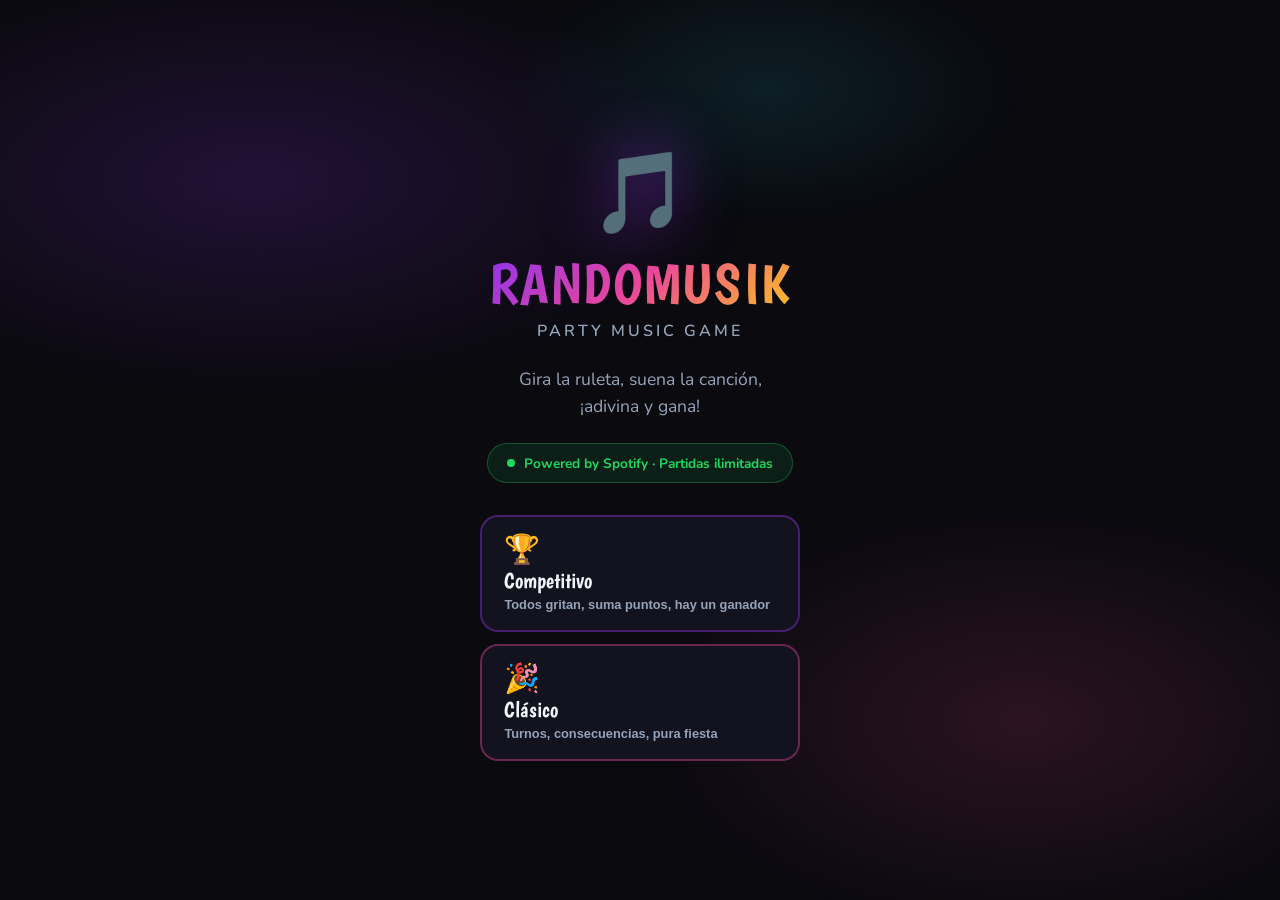
==== commit 2b1e2e45: "feat: Modo Clásico con turnos y consecuencias - Selección de modo en home (Competitivo / Clásico) - " ====
--- a/index.html
+++ b/index.html
@@ -5,362 +5,7 @@
 <meta name="viewport" content="width=device-width, initial-scale=1.0">
 <title>Randomusik — Party Music Game</title>
 <link href="https://fonts.googleapis.com/css2?family=Boogaloo&family=Nunito:wght@400;600;700;800;900&display=swap" rel="stylesheet">
-<style>
-  :root {
-    --bg: #0a0a0f;
-    --card: #13131f;
-    --purple: #9333ea;
-    --pink: #ec4899;
-    --yellow: #fbbf24;
-    --cyan: #22d3ee;
-    --green: #4ade80;
-    --orange: #fb923c;
-    --text: #f1f5f9;
-    --muted: #94a3b8;
-    --spotify: #1ed760;
-  }
-
-  * { margin: 0; padding: 0; box-sizing: border-box; }
-
-  body {
-    font-family: 'Nunito', sans-serif;
-    background: var(--bg);
-    color: var(--text);
-    min-height: 100vh;
-    overflow-x: hidden;
-  }
-
-  body::before {
-    content: '';
-    position: fixed; inset: 0;
-    background:
-      radial-gradient(ellipse 60% 40% at 20% 20%, rgba(147,51,234,0.18) 0%, transparent 60%),
-      radial-gradient(ellipse 50% 40% at 80% 80%, rgba(236,72,153,0.15) 0%, transparent 60%),
-      radial-gradient(ellipse 40% 30% at 60% 10%, rgba(34,211,238,0.1) 0%, transparent 50%);
-    pointer-events: none; z-index: 0;
-  }
-
-  .screen { display: none; position: relative; z-index: 1; }
-  .screen.active { display: flex; flex-direction: column; min-height: 100vh; }
-
-  /* FLOATING NOTES */
-  .notes-bg { position: fixed; inset: 0; pointer-events: none; z-index: 0; overflow: hidden; }
-  .note {
-    position: absolute; font-size: 1.5rem; opacity: 0;
-    animation: floatNote 8s ease-in-out infinite;
-  }
-  @keyframes floatNote {
-    0% { opacity: 0; transform: translateY(0) rotate(0deg); }
-    20% { opacity: 0.15; } 80% { opacity: 0.1; }
-    100% { opacity: 0; transform: translateY(-120px) rotate(20deg); }
-  }
-
-  /* HOME */
-  #home { align-items: center; justify-content: center; padding: 2rem; text-align: center; gap: 1.5rem; }
-
-  .logo-wrap { display: flex; flex-direction: column; align-items: center; gap: 0.5rem; animation: popIn 0.6s cubic-bezier(0.34,1.56,0.64,1) both; }
-  @keyframes popIn { from { opacity: 0; transform: scale(0.5); } to { opacity: 1; transform: scale(1); } }
-
-  .logo-icon { font-size: 5rem; filter: drop-shadow(0 0 30px rgba(147,51,234,0.8)); animation: pulseGlow 2s ease-in-out infinite; }
-  @keyframes pulseGlow {
-    0%,100% { filter: drop-shadow(0 0 30px rgba(147,51,234,0.8)); transform: scale(1); }
-    50% { filter: drop-shadow(0 0 50px rgba(236,72,153,0.9)); transform: scale(1.05); }
-  }
-
-  .logo-text {
-    font-family: 'Boogaloo', cursive; font-size: 3.5rem; letter-spacing: 2px; line-height: 1;
-    background: linear-gradient(135deg, var(--purple), var(--pink), var(--yellow));
-    -webkit-background-clip: text; -webkit-text-fill-color: transparent; background-clip: text;
-  }
-  .logo-sub { font-size: 1rem; color: var(--muted); font-weight: 600; letter-spacing: 3px; text-transform: uppercase; }
-  .tagline { font-size: 1.1rem; color: var(--muted); max-width: 280px; line-height: 1.5; animation: fadeUp 0.6s 0.3s both; }
-  @keyframes fadeUp { from { opacity: 0; transform: translateY(20px); } to { opacity: 1; transform: translateY(0); } }
-
-  .btn-primary {
-    background: linear-gradient(135deg, var(--purple), var(--pink));
-    border: none; border-radius: 50px; padding: 1rem 2.5rem;
-    font-family: 'Nunito', sans-serif; font-size: 1.2rem; font-weight: 900;
-    color: white; cursor: pointer; letter-spacing: 1px;
-    box-shadow: 0 8px 30px rgba(147,51,234,0.5); transition: all 0.2s;
-  }
-  .btn-primary:hover { transform: translateY(-3px); box-shadow: 0 12px 40px rgba(147,51,234,0.7); }
-  .btn-primary:active { transform: scale(0.97); }
-
-  .spotify-status {
-    display: flex; align-items: center; gap: 0.6rem;
-    padding: 0.6rem 1.2rem; border-radius: 50px; font-size: 0.85rem; font-weight: 700;
-    animation: fadeUp 0.6s 0.7s both;
-    background: rgba(30,215,96,0.1); border: 1px solid rgba(30,215,96,0.3); color: var(--spotify);
-  }
-  .status-dot { width: 8px; height: 8px; border-radius: 50%; background: var(--spotify); animation: pulseGlow 1.5s infinite; }
-
-  /* SETUP */
-  #setup { padding: 1.5rem; gap: 1.2rem; }
-
-  .screen-header { display: flex; align-items: center; gap: 1rem; padding-bottom: 1rem; border-bottom: 1px solid rgba(255,255,255,0.07); }
-  .back-btn {
-    background: rgba(255,255,255,0.08); border: none; border-radius: 50%;
-    width: 40px; height: 40px; cursor: pointer; color: white; font-size: 1.2rem;
-    display: flex; align-items: center; justify-content: center; transition: all 0.2s;
-  }
-  .back-btn:hover { background: rgba(255,255,255,0.15); }
-  .screen-title {
-    font-family: 'Boogaloo', cursive; font-size: 1.8rem;
-    background: linear-gradient(135deg, var(--purple), var(--pink));
-    -webkit-background-clip: text; -webkit-text-fill-color: transparent; background-clip: text;
-  }
-  .section-label { font-size: 0.75rem; font-weight: 800; letter-spacing: 2px; text-transform: uppercase; color: var(--purple); margin-bottom: 0.6rem; }
-
-  .players-list { display: flex; flex-direction: column; gap: 0.6rem; }
-  .player-row {
-    display: flex; align-items: center; gap: 0.8rem;
-    background: var(--card); border: 1px solid rgba(255,255,255,0.07); border-radius: 14px; padding: 0.7rem 1rem;
-  }
-  .player-avatar { width: 36px; height: 36px; border-radius: 50%; display: flex; align-items: center; justify-content: center; font-size: 1.1rem; font-weight: 900; color: white; flex-shrink: 0; }
-  .player-name-input { background: transparent; border: none; outline: none; color: var(--text); font-family: 'Nunito', sans-serif; font-size: 1rem; font-weight: 700; flex: 1; min-width: 0; }
-  .player-name-input::placeholder { color: var(--muted); }
-  .remove-player { background: none; border: none; color: var(--muted); cursor: pointer; font-size: 1.1rem; padding: 0 0.2rem; transition: color 0.2s; }
-  .remove-player:hover { color: var(--pink); }
-  .add-player-btn {
-    background: transparent; border: 2px dashed rgba(255,255,255,0.15); border-radius: 14px;
-    padding: 0.7rem; color: var(--muted); cursor: pointer;
-    font-family: 'Nunito', sans-serif; font-size: 0.9rem; font-weight: 700; transition: all 0.2s; width: 100%;
-  }
-  .add-player-btn:hover { border-color: var(--purple); color: var(--purple); }
-
-  .categories-grid { display: grid; grid-template-columns: repeat(2, 1fr); gap: 0.6rem; }
-  .cat-chip {
-    background: var(--card); border: 2px solid rgba(255,255,255,0.08); border-radius: 12px;
-    padding: 0.7rem 0.8rem; cursor: pointer; transition: all 0.2s;
-    display: flex; align-items: center; gap: 0.5rem; font-size: 0.9rem; font-weight: 700; color: var(--muted);
-  }
-  .cat-chip.selected { border-color: currentColor; color: white; background: rgba(255,255,255,0.05); }
-  .cat-chip.selected .cat-check { opacity: 1; }
-  .cat-check { margin-left: auto; opacity: 0; transition: opacity 0.2s; font-size: 0.9rem; }
-
-  .diff-row { display: flex; gap: 0.6rem; }
-  .diff-btn {
-    flex: 1; background: var(--card); border: 2px solid rgba(255,255,255,0.08); border-radius: 12px;
-    padding: 0.8rem 0.5rem; cursor: pointer; font-family: 'Nunito', sans-serif;
-    font-size: 0.85rem; font-weight: 800; color: var(--muted); text-align: center; transition: all 0.2s;
-  }
-  .diff-btn.active { border-color: var(--yellow); color: var(--yellow); background: rgba(251,191,36,0.08); }
-  .diff-emoji { font-size: 1.3rem; display: block; margin-bottom: 0.2rem; }
-
-  /* GAME */
-  #game { padding: 1.2rem; align-items: center; gap: 1rem; }
-  .game-header { width: 100%; display: flex; align-items: center; justify-content: space-between; }
-  .game-logo {
-    font-family: 'Boogaloo', cursive; font-size: 1.4rem;
-    background: linear-gradient(135deg, var(--purple), var(--pink));
-    -webkit-background-clip: text; -webkit-text-fill-color: transparent; background-clip: text;
-  }
-  .round-badge { background: rgba(255,255,255,0.07); border: 1px solid rgba(255,255,255,0.12); border-radius: 50px; padding: 0.3rem 0.9rem; font-size: 0.8rem; font-weight: 800; color: var(--muted); }
-
-  .scoreboard { width: 100%; display: flex; gap: 0.5rem; overflow-x: auto; padding-bottom: 0.3rem; }
-  .score-card { flex-shrink: 0; background: var(--card); border: 1px solid rgba(255,255,255,0.07); border-radius: 14px; padding: 0.6rem 0.9rem; text-align: center; min-width: 70px; transition: all 0.3s; }
-  .score-card.winner-glow { border-color: var(--yellow); box-shadow: 0 0 20px rgba(251,191,36,0.3); }
-  .score-avatar { width: 32px; height: 32px; border-radius: 50%; display: flex; align-items: center; justify-content: center; font-size: 0.9rem; font-weight: 900; color: white; margin: 0 auto 0.3rem; }
-  .score-name { font-size: 0.7rem; font-weight: 700; color: var(--muted); }
-  .score-pts { font-family: 'Boogaloo', cursive; font-size: 1.4rem; color: var(--text); line-height: 1; }
-
-  .wheel-container { position: relative; width: 300px; height: 300px; flex-shrink: 0; }
-  .wheel-pointer { position: absolute; top: -18px; left: 50%; transform: translateX(-50%); font-size: 2rem; z-index: 10; filter: drop-shadow(0 2px 8px rgba(0,0,0,0.5)); }
-  canvas#wheel { width: 100%; height: 100%; border-radius: 50%; box-shadow: 0 0 60px rgba(147,51,234,0.4), 0 0 120px rgba(236,72,153,0.2); }
-
-  .spin-btn {
-    background: linear-gradient(135deg, var(--purple), var(--pink));
-    border: none; border-radius: 50px; padding: 1rem 2.5rem;
-    font-family: 'Nunito', sans-serif; font-size: 1.3rem; font-weight: 900;
-    color: white; cursor: pointer; letter-spacing: 1px;
-    box-shadow: 0 8px 30px rgba(147,51,234,0.5); transition: all 0.2s; width: 100%;
-  }
-  .spin-btn:hover:not(:disabled) { transform: translateY(-2px); }
-  .spin-btn:disabled { opacity: 0.5; cursor: not-allowed; }
-
-  /* PLAYING */
-  #playing { padding: 1.5rem; align-items: center; justify-content: center; gap: 1rem; text-align: center; }
-
-  .category-tag {
-    display: inline-flex; align-items: center; gap: 0.5rem;
-    background: rgba(255,255,255,0.07); border: 1px solid rgba(255,255,255,0.15);
-    border-radius: 50px; padding: 0.4rem 1.2rem; font-size: 0.85rem; font-weight: 800; letter-spacing: 1px; text-transform: uppercase;
-  }
-
-  /* Mystery animation while playing */
-  .mystery-wrap {
-    position: relative; width: 220px; height: 220px; flex-shrink: 0;
-    display: flex; align-items: center; justify-content: center;
-  }
-  .mystery-rays {
-    position: absolute; inset: 0; border-radius: 50%;
-    background: conic-gradient(
-      rgba(147,51,234,0.3) 0deg, transparent 20deg,
-      rgba(236,72,153,0.3) 40deg, transparent 60deg,
-      rgba(34,211,238,0.3) 80deg, transparent 100deg,
-      rgba(251,191,36,0.3) 120deg, transparent 140deg,
-      rgba(147,51,234,0.3) 160deg, transparent 180deg,
-      rgba(236,72,153,0.3) 200deg, transparent 220deg,
-      rgba(34,211,238,0.3) 240deg, transparent 260deg,
-      rgba(251,191,36,0.3) 280deg, transparent 300deg,
-      rgba(147,51,234,0.3) 320deg, transparent 340deg,
-      rgba(236,72,153,0.3) 360deg
-    );
-    animation: spinRays 3s linear infinite;
-    opacity: 0.7;
-  }
-  @keyframes spinRays { to { transform: rotate(360deg); } }
-
-  .disco-ball {
-    position: relative; z-index: 2;
-    width: 130px; height: 130px; border-radius: 50%;
-    background: radial-gradient(circle at 35% 35%, #ffffff, #b0b0c0 30%, #606080 60%, #202030);
-    box-shadow: 0 0 30px rgba(147,51,234,0.8), 0 0 60px rgba(236,72,153,0.4), inset -8px -8px 20px rgba(0,0,0,0.5);
-    animation: spinDisco 2s linear infinite;
-    overflow: hidden;
-  }
-  .disco-ball::before {
-    content: ''; position: absolute; inset: 0; border-radius: 50%;
-    background: repeating-linear-gradient(0deg, transparent, transparent 8px, rgba(0,0,0,0.15) 8px, rgba(0,0,0,0.15) 9px),
-    repeating-linear-gradient(90deg, transparent, transparent 8px, rgba(0,0,0,0.15) 8px, rgba(0,0,0,0.15) 9px);
-  }
-  .disco-ball::after {
-    content: ''; position: absolute; top: 15%; left: 20%; width: 30%; height: 20%;
-    background: rgba(255,255,255,0.6); border-radius: 50%; filter: blur(4px);
-  }
-  @keyframes spinDisco { to { transform: rotateY(360deg); } }
-
-  .disco-light {
-    position: absolute; width: 8px; height: 8px; border-radius: 50%;
-    animation: bounceDot 1.5s ease-in-out infinite;
-  }
-  .disco-light:nth-child(1) { background: #a855f7; top: 20%; left: 15%; animation-delay: 0s; }
-  .disco-light:nth-child(2) { background: #ec4899; top: 60%; left: 80%; animation-delay: 0.3s; }
-  .disco-light:nth-child(3) { background: #22d3ee; top: 75%; left: 20%; animation-delay: 0.6s; }
-  .disco-light:nth-child(4) { background: #fbbf24; top: 25%; left: 70%; animation-delay: 0.9s; }
-  .disco-light:nth-child(5) { background: #4ade80; top: 50%; left: 50%; animation-delay: 1.2s; }
-  @keyframes bounceDot {
-    0%, 100% { transform: translate(0,0) scale(1); opacity: 0.9; }
-    50% { transform: translate(var(--dx,15px), var(--dy,-15px)) scale(1.5); opacity: 0.4; }
-  }
-
-  .sound-waves { display: flex; align-items: center; justify-content: center; gap: 4px; height: 40px; }
-  .wave-bar {
-    width: 5px; border-radius: 3px;
-    background: linear-gradient(to top, var(--purple), var(--pink));
-    animation: waveBounce 0.6s ease-in-out infinite alternate;
-  }
-  .wave-bar:nth-child(1) { height: 15px; animation-delay: 0s; }
-  .wave-bar:nth-child(2) { height: 30px; animation-delay: 0.1s; }
-  .wave-bar:nth-child(3) { height: 22px; animation-delay: 0.2s; }
-  .wave-bar:nth-child(4) { height: 35px; animation-delay: 0.3s; }
-  .wave-bar:nth-child(5) { height: 18px; animation-delay: 0.4s; }
-  .wave-bar:nth-child(6) { height: 28px; animation-delay: 0.15s; }
-  .wave-bar:nth-child(7) { height: 12px; animation-delay: 0.25s; }
-  @keyframes waveBounce {
-    from { transform: scaleY(0.4); opacity: 0.6; }
-    to { transform: scaleY(1); opacity: 1; }
-  }
-
-  /* Spotify embed - hidden during play, revealed after */
-  .embed-container {
-    width: 100%; max-width: 360px;
-    border-radius: 14px; overflow: hidden;
-    transition: all 0.5s cubic-bezier(0.34,1.56,0.64,1);
-    transform: scale(0.9); opacity: 0; height: 0;
-    pointer-events: none;
-  }
-  .embed-container.visible {
-    transform: scale(1); opacity: 1; height: 152px;
-    pointer-events: auto;
-  }
-
-  /* Song reveal card */
-  .song-reveal {
-    background: var(--card); border: 1px solid rgba(255,255,255,0.1);
-    border-radius: 20px; padding: 1.2rem 1.5rem; width: 100%; max-width: 360px; text-align: center;
-  }
-  .song-reveal.hidden { display: none; }
-  .reveal-label { font-size: 0.75rem; font-weight: 800; letter-spacing: 2px; color: var(--muted); margin-bottom: 0.6rem; text-transform: uppercase; }
-  .song-name { font-family: 'Boogaloo', cursive; font-size: 1.8rem; color: var(--text); line-height: 1.1; margin-bottom: 0.3rem; }
-  .artist-name { font-size: 1rem; font-weight: 700; color: var(--pink); }
-
-  .reveal-btn {
-    background: linear-gradient(135deg, var(--yellow), var(--orange));
-    border: none; border-radius: 50px; padding: 0.9rem 2rem;
-    font-family: 'Nunito', sans-serif; font-size: 1.1rem; font-weight: 900;
-    color: #0a0a0f; cursor: pointer; box-shadow: 0 6px 25px rgba(251,191,36,0.4);
-    transition: all 0.2s; width: 100%; max-width: 360px;
-  }
-  .reveal-btn:hover { transform: translateY(-2px); }
-
-  .point-btns { display: flex; flex-direction: column; gap: 0.5rem; width: 100%; max-width: 380px; }
-  .point-player-row {
-    background: var(--card); border: 1px solid rgba(255,255,255,0.1); border-radius: 14px;
-    padding: 0.6rem 0.8rem; display: flex; align-items: center; gap: 0.5rem;
-  }
-  .point-player-name { flex: 1; font-size: 0.9rem; font-weight: 700; color: var(--text); min-width: 0; white-space: nowrap; overflow: hidden; text-overflow: ellipsis; }
-  .point-actions { display: flex; gap: 0.35rem; flex-shrink: 0; }
-  .pa-btn {
-    border: none; border-radius: 8px; padding: 0.35rem 0.55rem;
-    font-family: 'Nunito', sans-serif; font-size: 0.8rem; font-weight: 900;
-    cursor: pointer; transition: all 0.15s; min-width: 38px;
-  }
-  .pa-btn.plus { background: rgba(74,222,128,0.15); color: #4ade80; border: 1px solid rgba(74,222,128,0.3); }
-  .pa-btn.plus:hover { background: rgba(74,222,128,0.3); }
-  .pa-btn.plus.active { background: #4ade80; color: #0a0a0f; }
-  .pa-btn.minus { background: rgba(239,68,68,0.12); color: #f87171; border: 1px solid rgba(239,68,68,0.25); }
-  .pa-btn.minus:hover { background: rgba(239,68,68,0.25); }
-  .pa-btn.minus.active { background: #ef4444; color: white; }
-  .point-score-badge {
-    min-width: 32px; text-align: center;
-    font-family: 'Boogaloo', cursive; font-size: 1.1rem; color: var(--yellow);
-  }
-
-  .next-btn {
-    background: rgba(255,255,255,0.07); border: 1px solid rgba(255,255,255,0.12);
-    border-radius: 50px; padding: 0.7rem 2rem;
-    font-family: 'Nunito', sans-serif; font-size: 0.95rem; font-weight: 700;
-    color: var(--muted); cursor: pointer; transition: all 0.2s; width: 100%; max-width: 360px;
-  }
-  .next-btn:hover { border-color: var(--purple); color: var(--text); }
-
-  /* Toast */
-  .toast {
-    position: fixed; bottom: 2rem; left: 50%; transform: translateX(-50%) translateY(100px);
-    background: var(--card); border: 1px solid rgba(255,255,255,0.15); border-radius: 14px;
-    padding: 0.8rem 1.5rem; font-size: 0.9rem; font-weight: 700;
-    z-index: 100; transition: transform 0.3s cubic-bezier(0.34,1.56,0.64,1);
-    white-space: nowrap;
-  }
-  .toast.show { transform: translateX(-50%) translateY(0); }
-
-  /* Loading */
-  .loading-overlay {
-    position: fixed; inset: 0; background: rgba(10,10,15,0.9);
-    display: flex; flex-direction: column; align-items: center; justify-content: center;
-    gap: 1rem; z-index: 200;
-  }
-  .loading-overlay.hidden { display: none; }
-  .spinner { width: 48px; height: 48px; border: 3px solid rgba(147,51,234,0.2); border-top-color: var(--purple); border-radius: 50%; animation: spin 0.8s linear infinite; }
-  @keyframes spin { to { transform: rotate(360deg); } }
-  .loading-text { font-size: 1rem; font-weight: 700; color: var(--muted); }
-
-  /* WINNER */
-  #winner { align-items: center; justify-content: center; padding: 2rem; text-align: center; gap: 1.2rem; }
-  .confetti-wrap { font-size: 3rem; animation: bounceIn 0.5s cubic-bezier(0.34,1.56,0.64,1); }
-  @keyframes bounceIn { from { opacity: 0; transform: scale(0.3); } to { opacity: 1; transform: scale(1); } }
-  .winner-name { font-family: 'Boogaloo', cursive; font-size: 3rem; background: linear-gradient(135deg, var(--yellow), var(--orange), var(--pink)); -webkit-background-clip: text; -webkit-text-fill-color: transparent; background-clip: text; }
-  .winner-pts { font-size: 1.1rem; color: var(--muted); font-weight: 700; }
-  .final-scores { width: 100%; max-width: 360px; display: flex; flex-direction: column; gap: 0.5rem; }
-  .final-row { background: var(--card); border: 1px solid rgba(255,255,255,0.07); border-radius: 14px; padding: 0.8rem 1.2rem; display: flex; align-items: center; gap: 1rem; }
-  .final-row.top { border-color: var(--yellow); background: rgba(251,191,36,0.06); }
-  .rank { font-family: 'Boogaloo', cursive; font-size: 1.3rem; color: var(--muted); width: 28px; }
-  .final-name { flex: 1; font-weight: 700; }
-  .final-pts { font-family: 'Boogaloo', cursive; font-size: 1.4rem; color: var(--yellow); }
-
-  .hidden { display: none !important; }
-</style>
+<link rel="stylesheet" href="css/styles.css">
 </head>
 <body>
 
@@ -385,7 +30,18 @@
     <span>Powered by Spotify · Partidas ilimitadas</span>
   </div>
 
-  <button class="btn-primary" onclick="goTo('setup')">🎲 Crear Partida</button>
+  <div class="mode-btns">
+    <button class="mode-btn mode-competitive" onclick="selectMode('competitivo')">
+      <span class="mode-icon">🏆</span>
+      <span class="mode-name">Competitivo</span>
+      <span class="mode-desc">Todos gritan, suma puntos, hay un ganador</span>
+    </button>
+    <button class="mode-btn mode-clasico" onclick="selectMode('clasico')">
+      <span class="mode-icon">🎉</span>
+      <span class="mode-name">Clásico</span>
+      <span class="mode-desc">Turnos, consecuencias, pura fiesta</span>
+    </button>
+  </div>
 </div>
 
 <!-- ========== SETUP ========== -->
@@ -426,11 +82,18 @@
     <canvas id="wheel" width="300" height="300"></canvas>
   </div>
   <button class="spin-btn" id="spinBtn" onclick="spinWheel()">🎲 ¡GIRAR!</button>
+  <button class="end-game-btn hidden" id="endClasicBtn" onclick="endClasicGame()">Terminar partida</button>
 </div>
 
 <!-- ========== PLAYING ========== -->
 <div class="screen" id="playing">
   <div class="category-tag" id="playingCat">🎸 Rock Clásico</div>
+
+  <!-- Clásico: chooser (hidden by default) -->
+  <div class="chooser-section hidden" id="chooserSection">
+    <div class="chooser-label">¿A quién se la mandas?</div>
+    <div id="chooserBtns"></div>
+  </div>
 
   <!-- Mystery animation -->
   <div class="mystery-wrap" id="mysteryWrap">
@@ -450,6 +113,19 @@
     <div class="wave-bar"></div>
   </div>
 
+  <!-- Timer + Pause -->
+  <div class="timer-section" id="timerSection">
+    <div class="timer-ring">
+      <svg viewBox="0 0 42 42">
+        <circle class="ring-bg" cx="21" cy="21" r="18.5"/>
+        <circle class="ring-progress" id="timerCircle" cx="21" cy="21" r="18.5"
+          stroke-dasharray="116.24" stroke-dashoffset="0"/>
+      </svg>
+      <div class="timer-value" id="timerValue">30</div>
+    </div>
+    <button class="pause-btn" id="pauseBtn" onclick="togglePause()">⏸</button>
+  </div>
+
   <!-- Spotify Embed (hidden during play, revealed after) -->
   <div class="embed-container" id="embedContainer">
     <div id="embed-iframe"></div>
@@ -463,7 +139,9 @@
     </div>
   </div>
 
+  <button class="replay-btn hidden" id="replayBtn" onclick="replayTrack()">🔁 Escuchar de nuevo</button>
   <button class="reveal-btn" id="revealBtn" onclick="revealSong()">👁️ Revelar Canción</button>
+  <div class="consequence-announcement hidden" id="consequenceAnnouncement"></div>
   <div class="point-btns hidden" id="pointBtns"></div>
   <button class="next-btn hidden" id="nextBtn" onclick="nextRound()">Siguiente ronda →</button>
 </div>
@@ -478,457 +156,36 @@
   <button class="btn-primary" onclick="resetGame()" style="margin-top:0.5rem">🔄 Jugar de nuevo</button>
 </div>
 
-<!-- Spotify iFrame API -->
+<!-- ========== CLÁSICO END ========== -->
+<div class="screen" id="clasico-end">
+  <div class="confetti-wrap">🎉</div>
+  <div style="font-size:1.1rem;color:var(--muted);font-weight:700">¡Fin de la partida!</div>
+  <div class="winner-name" style="font-size:2.2rem">Momentos épicos</div>
+  <div class="cls-rounds-badge">
+    <span id="clsRoundCount">0</span> rondas jugadas
+  </div>
+  <ul class="cls-memorable-list" id="clsMemorableList"></ul>
+  <button class="btn-primary" onclick="resetGame()" style="margin-top:0.5rem">🔄 Jugar de nuevo</button>
+</div>
+
+<!-- ========== CLÁSICO INSTRUCTIONS MODAL ========== -->
+<div class="cls-modal hidden" id="clasicModal">
+  <div class="cls-modal-card">
+    <div class="cls-modal-title">🎉 Modo Clásico</div>
+    <ol class="cls-modal-rules">
+      <li>El que tiene el turno elige a quién mandársela — <b>después de ver la categoría</b></li>
+      <li>Si el elegido adivina uno: él manda la consecuencia a quien quiera. Si adivina los dos: <b>todos pagan</b></li>
+      <li>Si no adivina nada: el elegido paga. El <b>turno pasa al elegido</b> para la siguiente ronda</li>
+    </ol>
+    <button class="btn-primary" onclick="closeClasicInstructions()" style="width:100%">¡Entendido! →</button>
+  </div>
+</div>
+
 <script src="https://open.spotify.com/embed/iframe-api/v1" async></script>
-
-<script>
-// ========== CATALOG PLACEHOLDER — will be replaced by build script ==========
-</script>
-<script id="catalog-data">const SONG_CATALOG = {"80s en ingl\u00e9s":{"easy":[{"uri":"spotify:track:1uvyZBs4IZYRebHIB1747m","name":"Purple Rain","artist":"Prince","popularity":87},{"uri":"spotify:track:3oEkrIfXfSh9zGnE7eBzSV","name":"The Winner Takes It All","artist":"ABBA","popularity":86},{"uri":"spotify:track:4RvWPyQ5RL0ao9LPZeSouE","name":"Everybody Wants To Rule The World","artist":"Tears For Fears","popularity":87},{"uri":"spotify:track:1JSTJqkT5qHq8MDJnJbRE1","name":"Every Breath You Take","artist":"The Police","popularity":93},{"uri":"spotify:track:254bXAqt3zP6P50BdQvEsq","name":"Everywhere - 2017 Remaster","artist":"Fleetwood Mac","popularity":85},{"uri":"spotify:track:1PtQJZVZIdWIYdARpZRDFO","name":"Running Up That Hill (A Deal With God)","artist":"Kate Bush","popularity":88},{"uri":"spotify:track:2WfaOiMkCvy7F5fcp2zZ8L","name":"Take on Me","artist":"a-ha","popularity":88},{"uri":"spotify:track:7snQQk1zcKl8gZ92AnueZW","name":"Sweet Child O' Mine","artist":"Guns N' Roses","popularity":88},{"uri":"spotify:track:1JLn8RhQzHz3qDqsChcmBl","name":"I Want to Know What Love Is - 1999 Remaster","artist":"Foreigner","popularity":85},{"uri":"spotify:track:2374M0fQpWi3dLnB54qaLX","name":"Africa","artist":"TOTO","popularity":88},{"uri":"spotify:track:1TfqLAPs4K3s2rJMoCokcS","name":"Sweet Dreams (Are Made of This) - 2005 Remaster","artist":"Eurythmics;Annie Lennox;Dave Stewart","popularity":85},{"uri":"spotify:track:08mG3Y1vljYA6bvDt4Wqkj","name":"Back In Black","artist":"AC/DC","popularity":85},{"uri":"spotify:track:3X7uFMzJrEE0sxn62qd8Ch","name":"Nothing's Gonna Stop Us Now","artist":"Starship","popularity":85},{"uri":"spotify:track:7Ewz6bJ97vUqk5HdkvguFQ","name":"Heaven","artist":"Bryan Adams","popularity":85}],"normal":[{"uri":"spotify:track:0odIT9B9BvOCnXfS0e4lB5","name":"Bette Davis Eyes","artist":"Kim Carnes","popularity":80},{"uri":"spotify:track:7oOOI85fVQvVnK5ynNMdW7","name":"Rock with You - Single Version","artist":"Michael Jackson","popularity":82},{"uri":"spotify:track:5O4erNlJ74PIF6kGol1ZrC","name":"Could You Be Loved","artist":"Bob Marley & The Wailers","popularity":84},{"uri":"spotify:track:5vmRQ3zELMLUQPo2FLQ76x","name":"Smalltown Boy","artist":"Bronski Beat","popularity":80},{"uri":"spotify:track:1Hv1VTm8zeOeybub15mA2R","name":"Smooth Operator - Single Version","artist":"Sade","popularity":83},{"uri":"spotify:track:7j74lucZ59vqN67Ipe2ZcY","name":"Maneater","artist":"Daryl Hall & John Oates","popularity":84},{"uri":"spotify:track:5ac3D4hNLW7NFhYFCThXgh","name":"Careless Whisper - Remastered","artist":"George Michael","popularity":81},{"uri":"spotify:track:3koCCeSaVUyrRo3N2gHrd8","name":"Let's Groove","artist":"Earth, Wind & Fire","popularity":81},{"uri":"spotify:track:46eu3SBuFCXWsPT39Yg3tJ","name":"Don't Stop 'Til You Get Enough","artist":"Michael Jackson","popularity":81},{"uri":"spotify:track:0WQiDwKJclirSYG9v5tayI","name":"There Is a Light That Never Goes Out - 2011 Remaster","artist":"The Smiths","popularity":84},{"uri":"spotify:track:4ByEFOBuLXpCqvO1kw8Wdm","name":"(I Just) Died In Your Arms","artist":"Cutting Crew","popularity":83},{"uri":"spotify:track:1NCuYqMc8hKMb4cpNTcJbD","name":"Another Day in Paradise - 2016 Remaster","artist":"Phil Collins","popularity":83},{"uri":"spotify:track:3ZZq9396zv8pcn5GYVhxUi","name":"Down Under","artist":"Men At Work","popularity":81},{"uri":"spotify:track:1jDJFeK9x3OZboIAHsY9k2","name":"I'm Still Standing","artist":"Elton John","popularity":84},{"uri":"spotify:track:4euAGZTszWPrriggYK0HG9","name":"Lay All Your Love On Me","artist":"ABBA","popularity":80},{"uri":"spotify:track:4uvjOKsp7mSjrDhWdkLPBY","name":"I Think We're Alone Now","artist":"Tiffany","popularity":80},{"uri":"spotify:track:18AXbzPzBS8Y3AkgSxzJPb","name":"In The Air Tonight - 2015 Remastered","artist":"Phil Collins","popularity":82},{"uri":"spotify:track:2MuWTIM3b0YEAskbeeFE1i","name":"Master Of Puppets","artist":"Metallica","popularity":81},{"uri":"spotify:track:0G21yYKMZoHa30cYVi1iA8","name":"Welcome To The Jungle","artist":"Guns N' Roses","popularity":84},{"uri":"spotify:track:2v7ywbUzCgcVohHaKUcacV","name":"Like a Prayer","artist":"Madonna","popularity":80},{"uri":"spotify:track:2fuCquhmrzHpu5xcA1ci9x","name":"Under Pressure - Remastered 2011","artist":"Queen;David Bowie","popularity":82},{"uri":"spotify:track:4CoSCPlKNrWli7E5kFtbcl","name":"Little Lies - 2017 Remaster","artist":"Fleetwood Mac","popularity":80},{"uri":"spotify:track:6JNJERZGJwDVgkmbohBw7u","name":"Self Control","artist":"Laura Branigan","popularity":80},{"uri":"spotify:track:39shmbIHICJ2Wxnk1fPSdz","name":"Should I Stay or Should I Go - Remastered","artist":"The Clash","popularity":84},{"uri":"spotify:track:2AX5E86cn9n2dgioZEjirI","name":"Golden Brown","artist":"The Stranglers","popularity":83},{"uri":"spotify:track:4S1VYqwfkLit9mKVY3MXoo","name":"Forever Young","artist":"Alphaville","popularity":84},{"uri":"spotify:track:5vdp5UmvTsnMEMESIF2Ym7","name":"Another One Bites The Dust - Remastered 2011","artist":"Queen","popularity":82},{"uri":"spotify:track:2aEuA8PSqLa17Y4hKPj5rr","name":"Cheri Cheri Lady","artist":"Modern Talking","popularity":81},{"uri":"spotify:track:37ZJ0p5Jm13JPevGcx4SkF","name":"Livin' On A Prayer","artist":"Bon Jovi","popularity":82},{"uri":"spotify:track:4Yqy0GpeDEXLibWJCZyQew","name":"Kickstart My Heart","artist":"M\u00f6tley Cr\u00fce","popularity":82},{"uri":"spotify:track:5zA8vzDGqPl2AzZkEYQGKh","name":"Uptown Girl","artist":"Billy Joel","popularity":82},{"uri":"spotify:track:6eN1f9KNmiWEhpE2RhQqB5","name":"Paradise City","artist":"Guns N' Roses","popularity":82},{"uri":"spotify:track:4o6BgsqLIBViaGVbx5rbRk","name":"You Make My Dreams (Come True)","artist":"Daryl Hall & John Oates","popularity":80},{"uri":"spotify:track:2M9ro2krNb7nr7HSprkEgo","name":"Fast Car","artist":"Tracy Chapman","popularity":83},{"uri":"spotify:track:3PzsbWSQdLCKDLxn7YZfkM","name":"I'm On Fire","artist":"Bruce Springsteen","popularity":81},{"uri":"spotify:track:7wuJGgpTNzbUyn26IOY6rj","name":"Total Eclipse of the Heart","artist":"Bonnie Tyler","popularity":81},{"uri":"spotify:track:7FwBtcecmlpc1sLySPXeGE","name":"Dancing In the Dark","artist":"Bruce Springsteen","popularity":83},{"uri":"spotify:track:2tUBqZG2AbRi7Q0BIrVrEj","name":"I Wanna Dance with Somebody (Who Loves Me)","artist":"Whitney Houston","popularity":84},{"uri":"spotify:track:05yiiw2F3XXoighyveZTDs","name":"Heaven Is a Place on Earth - Promo 7\" Edit","artist":"Belinda Carlisle","popularity":76},{"uri":"spotify:track:5H5IL8XRPLcLsnc8sci1z5","name":"Upside Down","artist":"Diana Ross","popularity":72},{"uri":"spotify:track:0L0T4tMAaGqLgIVj1MOj9t","name":"Father Figure - Remastered","artist":"George Michael","popularity":74},{"uri":"spotify:track:6mYrhCAGWzTdF8QnKuchXM","name":"If I Could Turn Back Time","artist":"Cher","popularity":73},{"uri":"spotify:track:6sby78fghipoXHQLeeZFFH","name":"When Doves Cry","artist":"Prince","popularity":77},{"uri":"spotify:track:0dOg1ySSI7NkpAe89Zo0b9","name":"Born in the U.S.A.","artist":"Bruce Springsteen","popularity":75},{"uri":"spotify:track:1CgmY8fVN7kstVDZmsdM5k","name":"P.Y.T. (Pretty Young Thing)","artist":"Michael Jackson","popularity":78},{"uri":"spotify:track:56GbZVwxMdf1DENCluYS8A","name":"Don't Dream It's Over","artist":"Crowded House","popularity":76},{"uri":"spotify:track:21qnJAMtzC6S5SESuqQLEK","name":"Pump Up The Jam","artist":"Technotronic","popularity":74},{"uri":"spotify:track:0sKlV58cODrjxGFOyf9IXY","name":"The Way You Make Me Feel - 2012 Remaster","artist":"Michael Jackson","popularity":72},{"uri":"spotify:track:5dRQUolXAVX3BbCiIxmSsf","name":"Your Love","artist":"The Outfield","popularity":77},{"uri":"spotify:track:2mIrfke7vosXAEWfz6ucyo","name":"Lovesong - Remastered","artist":"The Cure","popularity":71},{"uri":"spotify:track:4JEylZNW8SbO4zUyfVrpb7","name":"Caribbean Queen (No More Love On the Run)","artist":"Billy Ocean","popularity":75},{"uri":"spotify:track:2Di0qFNb7ATroCGB3q0Ka7","name":"West End Girls - 2018 Remaster","artist":"Pet Shop Boys","popularity":77},{"uri":"spotify:track:4NnWuGQujzWUEg0uZokO5M","name":"Just Like Heaven - Remastered 2006","artist":"The Cure","popularity":73},{"uri":"spotify:track:5ChkMS8OtdzJeqyybCc9R5","name":"Billie Jean","artist":"Michael Jackson","popularity":79},{"uri":"spotify:track:0CsM8VGDi38kusMv3pxyj1","name":"True - Single Edit","artist":"Spandau Ballet","popularity":70},{"uri":"spotify:track:6WK9dVrRABMkUXFLNlgWFh","name":"Enjoy the Silence","artist":"Depeche Mode","popularity":76},{"uri":"spotify:track:7HKxTNVlkHsfMLhigmhC0I","name":"Call Me","artist":"Blondie","popularity":75},{"uri":"spotify:track:1YrnDTqvcnUKxAIeXyaEmU","name":"How Soon Is Now? - 2011 Remaster","artist":"The Smiths","popularity":73},{"uri":"spotify:track:6kk07URPWTiRzULynSOVrs","name":"Maniac - From \"Flashdance\"","artist":"Michael Sembello","popularity":74},{"uri":"spotify:track:6r8k1vznHrzlEKYxL4dZEe","name":"La Isla Bonita","artist":"Madonna","popularity":75},{"uri":"spotify:track:15MJ5NThPjj6xhPcts8MiY","name":"Take My Breath Away - Love Theme from \"Top Gun\"","artist":"Berlin","popularity":75},{"uri":"spotify:track:7L3b6iaVhDVjfo52Hbvh9Z","name":"Edge of Seventeen - 2016 Remaster","artist":"Stevie Nicks","popularity":75},{"uri":"spotify:track:3iB8eciGU9vZkaDYkz7Ir9","name":"Bambol\u00e9o","artist":"Gipsy Kings","popularity":71},{"uri":"spotify:track:3nFJbZCHP4d9vduKjJLdBL","name":"Never Too Much","artist":"Luther Vandross","popularity":74},{"uri":"spotify:track:6QyWVCLASvvtpKD0KJZs5e","name":"Is This Love - 2018 Remaster","artist":"Whitesnake","popularity":75},{"uri":"spotify:track:41dDygR3r7e926oGUXfrLt","name":"I Can't Go for That (No Can Do)","artist":"Daryl Hall & John Oates","popularity":73},{"uri":"spotify:track:7kjsCbksOZotNNHOvKsJJh","name":"Still Loving You","artist":"Scorpions","popularity":72},{"uri":"spotify:track:19Ym5Sg0YyOCa6ao21bdoG","name":"Gypsy","artist":"Fleetwood Mac","popularity":79},{"uri":"spotify:track:0Dm43YLUlGdePpSbI1ct8h","name":"Part-Time Lover","artist":"Stevie Wonder","popularity":73},{"uri":"spotify:track:1mCsF9Tw4AkIZOjvZbZZdT","name":"Break My Stride","artist":"Matthew Wilder","popularity":75},{"uri":"spotify:track:7fRvtXvJMpGfTLdF0M09a1","name":"Talking In Your Sleep (2023 Remaster)","artist":"The Romantics","popularity":72},{"uri":"spotify:track:4uOKFydzAejjSFqYbv1XPt","name":"Red Red Wine","artist":"UB40","popularity":74},{"uri":"spotify:track:1GjbTNFImFrjFsNdleDe78","name":"Never Tear Us Apart","artist":"INXS","popularity":75},{"uri":"spotify:track:4nFNJmjfgBF7jwv2oBC45b","name":"Money For Nothing - Remastered 1996","artist":"Dire Straits","popularity":78},{"uri":"spotify:track:1ff8lsrJ2kuZuofMw81EQo","name":"Save a Prayer - 2009 Remaster","artist":"Duran Duran","popularity":72},{"uri":"spotify:track:3JU7GqkbT5S51rgCbYJ20t","name":"Funkytown","artist":"Lipps Inc.","popularity":72},{"uri":"spotify:track:6ADSaE87h8Y3lccZlBJdXH","name":"With Or Without You","artist":"U2","popularity":79},{"uri":"spotify:track:1Jj6MF0xDOMA3Ut2Z368Bx","name":"Time After Time","artist":"Cyndi Lauper","popularity":70},{"uri":"spotify:track:2PFIZFcGry0po3ZfRZkzKc","name":"Hysteria","artist":"Def Leppard","popularity":75},{"uri":"spotify:track:0cGG2EouYCEEC3xfa0tDFV","name":"Tainted Love","artist":"Soft Cell","popularity":77},{"uri":"spotify:track:1ChulFMnwxoD74Me8eX2TU","name":"You Spin Me Round (Like a Record)","artist":"Dead Or Alive","popularity":71},{"uri":"spotify:track:77NNZQSqzLNqh2A9JhLRkg","name":"Don't Stop Believin'","artist":"Journey","popularity":77},{"uri":"spotify:track:3L7RtEcu1Hw3OXrpnthngx","name":"Don't You Want Me","artist":"The Human League","popularity":79},{"uri":"spotify:track:4KFM3A5QF2IMcc6nHsu3Wp","name":"Englishman In New York","artist":"Sting","popularity":76},{"uri":"spotify:track:1nQRg9q9uwALGzouOX5OyQ","name":"Radio Ga Ga - Remastered 2011","artist":"Queen","popularity":76},{"uri":"spotify:track:3fH4KjXFYMmljxrcGrbPj9","name":"Don't You (Forget About Me)","artist":"Simple Minds","popularity":77},{"uri":"spotify:track:56KqaFSGTb7ifpt16t5Y1N","name":"Rock the Casbah - Remastered","artist":"The Clash","popularity":76},{"uri":"spotify:track:7o7E1nrHWncYY7PY94gCiX","name":"Video Killed The Radio Star","artist":"The Buggles","popularity":73},{"uri":"spotify:track:5zWZ9iNevP0397xB3jWV2z","name":"Brother Louie","artist":"Modern Talking","popularity":76},{"uri":"spotify:track:62LJFaYihsdVrrkgUOJC05","name":"Kiss","artist":"Prince","popularity":76},{"uri":"spotify:track:34iOH7LY3vme5rQxsVILZ4","name":"Love Will Tear Us Apart - 2020 Remaster","artist":"Joy Division","popularity":70},{"uri":"spotify:track:0GTK6TesV108Jj5D3MHsYb","name":"Owner of a Lonely Heart","artist":"Yes","popularity":75},{"uri":"spotify:track:2KH16WveTQWT6KOG9Rg6e2","name":"Eye of the Tiger","artist":"Survivor","popularity":77},{"uri":"spotify:track:5Hyr47BBGpvOfcykSCcaw9","name":"Holding Out for a Hero - From \"Footloose\" Soundtrack","artist":"Bonnie Tyler","popularity":76},{"uri":"spotify:track:4xiyq1iRdsxuU1BPUJ490Z","name":"Close To Me","artist":"The Cure","popularity":70},{"uri":"spotify:track:6RNDeRnWsRMjPdNVgupZCs","name":"I Just Called To Say I Love You","artist":"Stevie Wonder","popularity":77},{"uri":"spotify:track:1yg7fwwYmx9DQ2TdXUmfpJ","name":"Holding Back the Years - 2008 Remaster","artist":"Simply Red","popularity":75},{"uri":"spotify:track:0rmGAIH9LNJewFw7nKzZnc","name":"You Give Love A Bad Name","artist":"Bon Jovi","popularity":77},{"uri":"spotify:track:4PTG3Z6ehGkBFwjybzWkR8","name":"Never Gonna Give You Up","artist":"Rick Astley","popularity":79},{"uri":"spotify:track:4yKZACkuudvfd600H2dQie","name":"Get Down On It - Single Version","artist":"Kool & The Gang","popularity":70},{"uri":"spotify:track:5luOvrlnzfvJQdQjrScVj4","name":"Live Is Life (Digitally Remastered) - Single Version","artist":"Opus","popularity":70},{"uri":"spotify:track:3MRQ3CSjoiV1HFil8ykM9M","name":"I Still Haven't Found What I'm Looking For - Remastered 2007","artist":"U2","popularity":73},{"uri":"spotify:track:3VZmChrnVW8JK6ano4gSED","name":"Sexual Healing","artist":"Marvin Gaye","popularity":75},{"uri":"spotify:track:4wswaG5vmNINMZcVBsAyBP","name":"Got My Mind Set on You","artist":"George Harrison","popularity":73},{"uri":"spotify:track:2Cdvbe2G4hZsnhNMKyGrie","name":"I Love Rock 'N Roll","artist":"Joan Jett & the Blackhearts","popularity":79},{"uri":"spotify:track:0J2p4KYdr6Mg4ET6JPlbe1","name":"Super Trouper","artist":"ABBA","popularity":76},{"uri":"spotify:track:3h04eZTnmFLRMjZajbrp2R","name":"Need You Tonight","artist":"INXS","popularity":73},{"uri":"spotify:track:2RWFncSWZEhSRRifqiDNVV","name":"Run To You","artist":"Bryan Adams","popularity":76},{"uri":"spotify:track:58XWGx7KNNkKneHdprcprX","name":"Rock You Like A Hurricane","artist":"Scorpions","popularity":73},{"uri":"spotify:track:3Cx4yrFaX8CeHwBMReOWXI","name":"We Didn't Start the Fire","artist":"Billy Joel","popularity":77},{"uri":"spotify:track:1F43XlPBiwAUUIhrUGzylO","name":"Never Ending Story","artist":"Limahl","popularity":71}],"hard":[{"uri":"spotify:track:4tcauy2xyIv1q0ckvQmc4H","name":"Material Girl - 2024 Remaster","artist":"Madonna","popularity":66},{"uri":"spotify:track:3HCah9Waf9Jby9gLIWN4MI","name":"Eyes Without A Face - Remastered 1999","artist":"Billy Idol","popularity":65},{"uri":"spotify:track:5hfpYZ8eQ5BXTAuKPKMKT4","name":"Into the Groove","artist":"Madonna","popularity":69},{"uri":"spotify:track:1db0gbTSKdRQum8VlbNkiO","name":"Say Say Say - Remastered 2015","artist":"Paul McCartney;Michael Jackson","popularity":68},{"uri":"spotify:track:7INi4pMPG4IE0Smx5y4KVf","name":"Easy Lover","artist":"Philip Bailey;Phil Collins","popularity":69},{"uri":"spotify:track:0Z9UkcT1pnrmLciUJPcMMS","name":"Gold - 2003 Remaster","artist":"Spandau Ballet","popularity":68},{"uri":"spotify:track:4hObp5bmIJ3PP3cKA9K9GY","name":"Don't Worry Be Happy","artist":"Bobby McFerrin","popularity":69},{"uri":"spotify:track:7ohR0qPH6f2Vuj2pUNanJG","name":"Got To Give It Up - Pt. 1","artist":"Marvin Gaye","popularity":65},{"uri":"spotify:track:6yl8Es1tCYD9WdSkeVLFw4","name":"You Shook Me All Night Long","artist":"AC/DC","popularity":67},{"uri":"spotify:track:3FdHgoJbH3DXNtGLh56pFu","name":"Conga!","artist":"Miami Sound Machine","popularity":68},{"uri":"spotify:track:7vvRkLPIvfjjmCIqNxBuEZ","name":"Back To Life","artist":"Soul II Soul;Caron Wheeler","popularity":68},{"uri":"spotify:track:5nh1Z4SVGBgHbsbmAyeIPd","name":"Dancing With Myself - Uptown Mix","artist":"Generation X;Billy Idol","popularity":66},{"uri":"spotify:track:2QN9zL3SzXdGqqmXO68gFp","name":"Somebody's Watching Me - Single Version","artist":"Rockwell","popularity":65},{"uri":"spotify:track:4bQNusmmVudLxIiexglzh6","name":"Orinoco Flow - 2009 Remaster","artist":"Enya","popularity":69},{"uri":"spotify:track:2NVpYQqdraEcQwqT7GhUkh","name":"Ain't Nobody","artist":"Chaka Khan","popularity":67},{"uri":"spotify:track:1YQCRXscu8xE74BVVMUCRr","name":"Boys Don't Cry","artist":"The Cure","popularity":57},{"uri":"spotify:track:7Lk83uozmGWre1q8eyOOUP","name":"Just the Two of Us (feat. Bill Withers)","artist":"Grover Washington, Jr.;Bill Withers","popularity":57},{"uri":"spotify:track:2ZTIw0fZhFp3nnvF41nvVc","name":"Rebel Yell - Remastered 1999","artist":"Billy Idol","popularity":60},{"uri":"spotify:track:11leihwcsTVOTo1gxpgYNG","name":"Shout","artist":"Tears For Fears","popularity":57},{"uri":"spotify:track:60nAGisfgCfnggF6PxKMej","name":"Me Myself and I","artist":"De La Soul","popularity":43},{"uri":"spotify:track:0bB0aRsAB2CTYRCeoMOFHU","name":"Physical (Remastered 2021)","artist":"Olivia Newton-John","popularity":4},{"uri":"spotify:track:1BrbXIJ7b161oQ0PfC0K32","name":"Woman - Remastered 2010","artist":"John Lennon","popularity":63},{"uri":"spotify:track:3BGbqEDio3ocx1v4egIYr6","name":"Walk Like an Egyptian","artist":"The Bangles","popularity":59},{"uri":"spotify:track:4NH4xiPQ7TqNGqj6pZV4ki","name":"Karma Chameleon","artist":"Culture Club","popularity":64},{"uri":"spotify:track:0fnTADkpDxvjA3v0Ss5bpb","name":"Abracadabra","artist":"Steve Miller Band","popularity":59}]},"90s en ingl\u00e9s":{"easy":[{"uri":"spotify:track:1LzNfuep1bnAUR9skqdHCK","name":"Fade Into You","artist":"Mazzy Star","popularity":87},{"uri":"spotify:track:1G391cbiT3v3Cywg8T7DM1","name":"Scar Tissue","artist":"Red Hot Chili Peppers","popularity":87},{"uri":"spotify:track:57iDDD9N9tTWe75x6qhStw","name":"Bitter Sweet Symphony - Remastered 2016","artist":"The Verve","popularity":85},{"uri":"spotify:track:70LcF31zb1H0PyJoS1Sx1r","name":"Creep","artist":"Radiohead","popularity":92},{"uri":"spotify:track:7w5AOd6HrDIHewHfpABEss","name":"Wicked Game","artist":"Chris Isaak","popularity":85},{"uri":"spotify:track:0gEyKnHvgkrkBM6fbeHdwK","name":"Linger","artist":"The Cranberries","popularity":86},{"uri":"spotify:track:754kgU5rWscRTfvlsuEwFp","name":"Kiss Me","artist":"Sixpence None The Richer","popularity":85},{"uri":"spotify:track:6Qyc6fS4DsZjB2mRW9DsQs","name":"Iris","artist":"The Goo Goo Dolls","popularity":93},{"uri":"spotify:track:4CeeEOM32jQcH3eN9Q2dGj","name":"Smells Like Teen Spirit","artist":"Nirvana","popularity":86},{"uri":"spotify:track:64BbK9SFKH2jk86U3dGj2P","name":"Otherside","artist":"Red Hot Chili Peppers","popularity":85},{"uri":"spotify:track:48UPSzbZjgc449aqz8bxox","name":"Californication","artist":"Red Hot Chili Peppers","popularity":86},{"uri":"spotify:track:3d9DChrdc6BOeFsbrZ3Is0","name":"Under the Bridge","artist":"Red Hot Chili Peppers","popularity":85},{"uri":"spotify:track:3DwQ7AH3xGD9h65ezslm6q","name":"Enter Sandman - Remastered 2021","artist":"Metallica","popularity":85},{"uri":"spotify:track:1DIXPcTDzTj8ZMHt3PDt8p","name":"Gangsta's Paradise","artist":"Coolio;L.V.","popularity":87},{"uri":"spotify:track:57bgtoPSgt236HzfBOd8kj","name":"Thunderstruck","artist":"AC/DC","popularity":87},{"uri":"spotify:track:0jWgAnTrNZmOGmqgvHhZEm","name":"What's Up?","artist":"4 Non Blondes","popularity":85},{"uri":"spotify:track:31AOj9sFz2gM0O3hMARRBx","name":"Losing My Religion","artist":"R.E.M.","popularity":86}],"normal":[{"uri":"spotify:track:7aQjPecQdIuNd1sz3KCDhD","name":"Lovefool","artist":"The Cardigans","popularity":84},{"uri":"spotify:track:3MjUtNVVq3C8Fn0MP3zhXa","name":"...Baby One More Time","artist":"Britney Spears","popularity":84},{"uri":"spotify:track:2goLsvvODILDzeeiT4dAoR","name":"Believe","artist":"Cher","popularity":81},{"uri":"spotify:track:11mwFrKvLXCbcVGNxffGyP","name":"Genie In a Bottle","artist":"Christina Aguilera","popularity":83},{"uri":"spotify:track:1Je1IMUlBXcx1Fz0WE7oPT","name":"Wannabe","artist":"Spice Girls","popularity":82},{"uri":"spotify:track:3WkibOpDF7cQ5xntM1epyf","name":"It Wasn't Me","artist":"Shaggy;Rik Rok","popularity":82},{"uri":"spotify:track:6VnpKLtfNH4Dk09YSGPSyR","name":"It Ain't Over 'Til It's Over","artist":"Lenny Kravitz","popularity":83},{"uri":"spotify:track:4P5KoWXOxwuobLmHXLMobV","name":"Come As You Are","artist":"Nirvana","popularity":81},{"uri":"spotify:track:0Q0IVlqMV64kNLlwjPj0Hl","name":"Killing Me Softly With His Song","artist":"Fugees;Ms. Lauryn Hill","popularity":81},{"uri":"spotify:track:63OQupATfueTdZMWTxW03A","name":"Karma Police","artist":"Radiohead","popularity":80},{"uri":"spotify:track:3jDdpx9PMlfMBS5tOBHFm9","name":"Return of the Mack","artist":"Mark Morrison","popularity":80},{"uri":"spotify:track:1Cwsd5xI8CajJz795oy4XF","name":"You Get What You Give","artist":"New Radicals","popularity":82},{"uri":"spotify:track:5XVjNRubJUW0iPhhSWpLCj","name":"Better Off Alone","artist":"Alice Deejay","popularity":81},{"uri":"spotify:track:5qqabIl2vWzo9ApSC317sa","name":"Wonderwall - Remastered","artist":"Oasis","popularity":80},{"uri":"spotify:track:503OTo2dSqe7qk76rgsbep","name":"Still D.R.E.","artist":"Dr. Dre;Snoop Dogg","popularity":84},{"uri":"spotify:track:0OTO8ZF2YqFQVw9hnZylTd","name":"What Is Love - 7\" Mix","artist":"Haddaway","popularity":83},{"uri":"spotify:track:2hnMS47jN0etwvFPzYk11f","name":"Santeria","artist":"Sublime","popularity":82},{"uri":"spotify:track:2EoOZnxNgtmZaD8uUmz2nD","name":"Black Hole Sun","artist":"Soundgarden","popularity":80},{"uri":"spotify:track:3wuCCNCnBhJlwkIJTBZFiv","name":"They Don't Care About Us","artist":"Michael Jackson","popularity":82},{"uri":"spotify:track:6urCAbunOQI4bLhmGpX7iS","name":"Don't Speak","artist":"No Doubt","popularity":81},{"uri":"spotify:track:1KGi9sZVMeszgZOWivFpxs","name":"No Scrubs","artist":"TLC","popularity":84},{"uri":"spotify:track:3YRCqOhFifThpSRFJ1VWFM","name":"November Rain","artist":"Guns N' Roses","popularity":83},{"uri":"spotify:track:3yUcJwYu7fXAfqMj9krY6l","name":"Thank You","artist":"Dido","popularity":80},{"uri":"spotify:track:6QewNVIDKdSl8Y3ycuHIei","name":"Even Flow","artist":"Pearl Jam","popularity":80},{"uri":"spotify:track:1FTSo4v6BOZH9QxKc3MbVM","name":"Song 2 - 2012 Remaster","artist":"Blur","popularity":80},{"uri":"spotify:track:6kWJvPfC4DgUpRsXKNa9z9","name":"All That She Wants","artist":"Ace of Base","popularity":81},{"uri":"spotify:track:3gjHnylel3PTRpjS44ocqr","name":"Zombie - 2025 Remastered","artist":"The Cranberries","popularity":84},{"uri":"spotify:track:6QAsrXPnMSXIbV0yEJHlEX","name":"Nothing Else Matters - Remastered 2021","artist":"Metallica","popularity":83},{"uri":"spotify:track:2m1hi0nfMR9vdGC8UcrnwU","name":"All The Small Things","artist":"blink-182","popularity":83},{"uri":"spotify:track:1di1BEgJYzPvXUuinsYJGP","name":"Everybody (Backstreet's Back) - Radio Edit","artist":"Backstreet Boys","popularity":80},{"uri":"spotify:track:4JiEyzf0Md7KEFFGWDDdCr","name":"Knockin' On Heaven's Door","artist":"Guns N' Roses","popularity":82},{"uri":"spotify:track:0wokCRaKD0zPNhMRXAgVsr","name":"Ordinary World","artist":"Duran Duran","popularity":80},{"uri":"spotify:track:6ORqU0bHbVCRjXm9AjyHyZ","name":"Good Riddance (Time of Your Life)","artist":"Green Day","popularity":81},{"uri":"spotify:track:42et6fnHCw1HIPSrdPprMl","name":"Semi-Charmed Life","artist":"Third Eye Blind","popularity":81},{"uri":"spotify:track:7H6ev70Weq6DdpZyyTmUXk","name":"Say My Name","artist":"Destiny's Child","popularity":80},{"uri":"spotify:track:3cfOd4CMv2snFaKAnMdnvK","name":"All Star","artist":"Smash Mouth","popularity":80},{"uri":"spotify:track:3SFXsFpeGmBTtQvKiwYMDA","name":"Pretty Fly (For A White Guy)","artist":"The Offspring","popularity":80},{"uri":"spotify:track:5EQzuYfTZt7B2LqlvTF49l","name":"It's All Coming Back to Me Now","artist":"C\u00e9line Dion","popularity":76},{"uri":"spotify:track:1d6KS9GH06JAd19uiBy9IE","name":"Ironic - 2015 Remaster","artist":"Alanis Morissette","popularity":74},{"uri":"spotify:track:6qspW4YKycviDFjHBOaqUY","name":"Waterfalls","artist":"TLC","popularity":76},{"uri":"spotify:track:1SShxVVBeZBCY7WddnksPz","name":"Gypsy Woman (She's Homeless) (La Da Dee La Da Da) - Basement Boy Strip To The Bone Mix","artist":"Crystal Waters;The Basement Boys","popularity":72},{"uri":"spotify:track:5Tbpp3OLLClPJF8t1DmrFD","name":"Nuthin' But A \"G\" Thang","artist":"Dr. Dre;Snoop Dogg","popularity":78},{"uri":"spotify:track:1pKYYY0dkg23sQQXi0Q5zN","name":"Around the World","artist":"Daft Punk","popularity":76},{"uri":"spotify:track:0QMHVTnrFTQJoaqmkdsKhT","name":"I Wish - Radio Edit","artist":"Skee-Lo","popularity":70},{"uri":"spotify:track:47oS7xB31QQUyPCgHpM3VZ","name":"Canned Heat","artist":"Jamiroquai","popularity":73},{"uri":"spotify:track:0uEp9E98JB5awlA084uaIg","name":"Doo Wop (That Thing)","artist":"Ms. Lauryn Hill","popularity":76},{"uri":"spotify:track:3XKIUb7HzIF1Vu9usunMzc","name":"Maria Maria (feat. The Product G&B)","artist":"Santana;The Product G&B","popularity":73},{"uri":"spotify:track:6MdqqkQ8sSC0WB4i8PyRuQ","name":"No Diggity","artist":"Blackstreet;Dr. Dre;Queen Pen","popularity":79},{"uri":"spotify:track:6xkryXuiZU360Lngd4sx13","name":"Fantasy","artist":"Mariah Carey","popularity":78},{"uri":"spotify:track:5QLHGv0DfpeXLNFo7SFEy1","name":"1979 - Remastered 2012","artist":"The Smashing Pumpkins","popularity":79},{"uri":"spotify:track:4sutLmjkVKRN6pOAMo2joC","name":"Tom's Diner - 7\" Version","artist":"DNA;Suzanne Vega;Neal Slateford;Nick Batt","popularity":70},{"uri":"spotify:track:3UBItNVbFQiVC5hBQlBvnr","name":"Your Woman","artist":"White Town","popularity":74},{"uri":"spotify:track:6e8Ou0wiqAzIpWb2eSxll8","name":"Miami","artist":"Will Smith","popularity":74},{"uri":"spotify:track:6sHsXIJoEN5JpdkGMQDJxt","name":"The Boy Is Mine","artist":"Brandy;Monica","popularity":75},{"uri":"spotify:track:2le9fblYnfoLr9dkZIsJUa","name":"Baby, I Love Your Way","artist":"Big Mountain","popularity":73},{"uri":"spotify:track:1oTHteQbmJw15rPxPVXUTv","name":"Insane in the Brain","artist":"Cypress Hill","popularity":73},{"uri":"spotify:track:2a1iMaoWQ5MnvLFBDv4qkf","name":"High and Dry","artist":"Radiohead","popularity":79},{"uri":"spotify:track:4BggEwLhGfrbrl7JBhC8EC","name":"Butterfly","artist":"Crazy Town","popularity":79},{"uri":"spotify:track:4GCGH6TJ69neckwITeBFXK","name":"Earth Song","artist":"Michael Jackson","popularity":72},{"uri":"spotify:track:6y0Etr2KJr0sdcEp7ajoUK","name":"Cosmic Girl - Remastered 2013","artist":"Jamiroquai","popularity":73},{"uri":"spotify:track:1gSDTZHemEViEBiXysrlo0","name":"Can I Kick It?","artist":"A Tribe Called Quest","popularity":71},{"uri":"spotify:track:7L93GESzq43UkKUt5FsOCq","name":"Jump Around - 30 Years Remaster","artist":"House Of Pain","popularity":76},{"uri":"spotify:track:05ajrG3EAcIe3j7NuqRV9B","name":"Alright - 2015 Remaster","artist":"Supergrass","popularity":71},{"uri":"spotify:track:6WK9dVrRABMkUXFLNlgWFh","name":"Enjoy the Silence","artist":"Depeche Mode","popularity":76},{"uri":"spotify:track:4INDiWSKvqSKDEu7mh8HFz","name":"Mo Money Mo Problems (feat. Puff Daddy & Mase) - 2014 Remaster","artist":"The Notorious B.I.G.;Mase;Diddy","popularity":74},{"uri":"spotify:track:0weAUscowxeqDtpCgtbpgp","name":"Gettin' Jiggy Wit It","artist":"Will Smith","popularity":73},{"uri":"spotify:track:4fxF8ljwryMZX5c9EKrLFE","name":"Boombastic","artist":"Shaggy","popularity":75},{"uri":"spotify:track:4UQDZlZhGUDoYMohwrY28v","name":"Virtual Insanity - Remastered 2006","artist":"Jamiroquai","popularity":77},{"uri":"spotify:track:6mz1fBdKATx6qP4oP1I65G","name":"Pony","artist":"Ginuwine","popularity":74},{"uri":"spotify:track:4IYKjN1DrYzxKXt0umJqsG","name":"I Got 5 On It","artist":"Luniz;Michael Marshall","popularity":76},{"uri":"spotify:track:1ofhfV90EnYhEr7Un2fWiv","name":"Changes","artist":"2Pac;Talent","popularity":76},{"uri":"spotify:track:2YodwKJnbPyNKe8XXSE9V7","name":"Lithium","artist":"Nirvana","popularity":73},{"uri":"spotify:track:5UCPOJs8VJARoIX6acKRuJ","name":"The Rhythm Of The Night","artist":"Corona","popularity":75},{"uri":"spotify:track:5Mmk2ii6laakqfeCT7OnVD","name":"Thong Song","artist":"Sisqo","popularity":75},{"uri":"spotify:track:4wtR6HB3XekEengMX17cpc","name":"Children","artist":"Robert Miles","popularity":76},{"uri":"spotify:track:0Pu71wxadDlB8fJXfjIjeJ","name":"Shoop","artist":"Salt-N-Pepa","popularity":72},{"uri":"spotify:track:1EWsVHU4FNAdtN4R8FETag","name":"Push The Feeling On - Mk Dub Revisited Edit","artist":"Nightcrawlers;MK","popularity":74},{"uri":"spotify:track:0tNuJpBgtE65diL6Q8Q7fI","name":"On & On","artist":"Erykah Badu","popularity":70},{"uri":"spotify:track:1SAkL1mYNJlaqnBQxVZrRl","name":"Baby Got Back","artist":"Sir Mix-A-Lot","popularity":73},{"uri":"spotify:track:75IN3CtuZwTHTnZvYM4qnJ","name":"My Name Is","artist":"Eminem","popularity":74},{"uri":"spotify:track:3QRM0qZB7oMYavveH0iEqx","name":"Here Comes the Hotstepper - Heartical Mix","artist":"iNi Kamoze;Salaam Remi","popularity":71},{"uri":"spotify:track:3vZO25GdYuqFrR1kzZADnp","name":"Ready or Not","artist":"Fugees;Ms. Lauryn Hill;Wyclef Jean;Pras","popularity":74},{"uri":"spotify:track:0Ui05Ov0s4PnRc4JI3Pilg","name":"My Favourite Game","artist":"The Cardigans","popularity":72},{"uri":"spotify:track:3AoeaZs8dFemFJr3JdzOL0","name":"You Are Not Alone","artist":"Michael Jackson","popularity":74},{"uri":"spotify:track:2pX4FpOgwItRVPPUFdRcxA","name":"Smooth (feat. Rob Thomas)","artist":"Santana;Rob Thomas","popularity":74},{"uri":"spotify:track:1OxcIUqVmVYxT6427tbhDW","name":"Fly Away","artist":"Lenny Kravitz","popularity":77},{"uri":"spotify:track:1nXTM2CVdaoCySSD5kgt3J","name":"Sweat (A La La La La Long)","artist":"Inner Circle","popularity":76},{"uri":"spotify:track:4c6vZqYHFur11FbWATIJ9P","name":"There She Goes","artist":"The La's","popularity":73},{"uri":"spotify:track:3u5N55tHf7hXATSQrjBh2q","name":"Freed From Desire","artist":"Gala;Molella;Phil Jay","popularity":78},{"uri":"spotify:track:5fpizYGbi5IQoEraj6FP0R","name":"Intergalactic - Remastered 2009","artist":"Beastie Boys","popularity":71},{"uri":"spotify:track:5CeL9C3bsoe4yzYS1Qz8cw","name":"Girls & Boys","artist":"Blur","popularity":71},{"uri":"spotify:track:7bu0znpSbTks0O6I98ij0W","name":"Tonight, Tonight - Remastered 2012","artist":"The Smashing Pumpkins","popularity":72},{"uri":"spotify:track:0UvCh63URrLFcPkKt99hHd","name":"Don't Look Back in Anger - Remastered","artist":"Oasis","popularity":76},{"uri":"spotify:track:22HYEJveCvykVDHDiEEmjZ","name":"Tubthumping","artist":"Chumbawamba","popularity":73},{"uri":"spotify:track:4QlzkaRHtU8gAdwqjWmO8n","name":"Friday I'm In Love","artist":"The Cure","popularity":79},{"uri":"spotify:track:3mwvKOyMmG77zZRunnxp9E","name":"Buddy Holly","artist":"Weezer","popularity":79},{"uri":"spotify:track:4dVbhS6OiYvFikshyaQaCN","name":"My Hero","artist":"Foo Fighters","popularity":77},{"uri":"spotify:track:0L0T4tMAaGqLgIVj1MOj9t","name":"Father Figure - Remastered","artist":"George Michael","popularity":74},{"uri":"spotify:track:5lWRaa0fBxDE5yU91npPq7","name":"Just A Girl","artist":"No Doubt","popularity":76},{"uri":"spotify:track:5EYdTPdJD74r9EVZBztqGG","name":"The Bad Touch","artist":"Bloodhound Gang","popularity":75},{"uri":"spotify:track:7EsjkelQuoUlJXEw7SeVV4","name":"Black or White","artist":"Michael Jackson","popularity":75},{"uri":"spotify:track:67Hna13dNDkZvBpTXRIaOJ","name":"Teardrop","artist":"Massive Attack;Elizabeth Fraser","popularity":75},{"uri":"spotify:track:1YnVYHXoak0syv4xBRHQRb","name":"Kingston Town","artist":"UB40","popularity":72},{"uri":"spotify:track:6GtX0jaNL8IjVQfrDBx81z","name":"Bullet With Butterfly Wings - Remastered 2012","artist":"The Smashing Pumpkins","popularity":77},{"uri":"spotify:track:3dxDj8pDPlIHCIrUPXuCeG","name":"Sandstorm","artist":"Darude","popularity":71},{"uri":"spotify:track:5PntSbMHC1ud6Vvl8x56qd","name":"Loser","artist":"Beck","popularity":73},{"uri":"spotify:track:3YKptz29AsOlm7WAVnztBh","name":"Kiss from a Rose","artist":"Seal","popularity":77},{"uri":"spotify:track:0z1b34WikhOH9ZxU8QDWcv","name":"One Headlight","artist":"The Wallflowers","popularity":76},{"uri":"spotify:track:3QxKpdTB8ZSFn8MGeCCpsQ","name":"Crazy","artist":"Aerosmith","popularity":76},{"uri":"spotify:track:0Ph6L4l8dYUuXFmb71Ajnd","name":"Livin' la Vida Loca","artist":"Ricky Martin","popularity":78},{"uri":"spotify:track:6x4tKaOzfNJpEJHySoiJcs","name":"Mambo No. 5 (a Little Bit of...)","artist":"Lou Bega","popularity":78},{"uri":"spotify:track:4TQeNHx85xcP9YRkvJC6K1","name":"Walkin' On The Sun","artist":"Smash Mouth","popularity":71},{"uri":"spotify:track:0hrBpAOgrt8RXigk83LLNE","name":"The Sign","artist":"Ace of Base","popularity":76},{"uri":"spotify:track:2epbL7s3RFV81K5UhTgZje","name":"Lemon Tree","artist":"Fools Garden","popularity":75},{"uri":"spotify:track:225xvV8r1yKMHErSWivnow","name":"I Don't Want to Miss a Thing - From \"Armageddon\" Soundtrack","artist":"Aerosmith","popularity":75}],"hard":[{"uri":"spotify:track:3WFgRhgECxQYyy8Ldhk2PG","name":"Vogue","artist":"Madonna","popularity":68},{"uri":"spotify:track:4uIKHABS2ixy0AW0Y31rj4","name":"Regulate","artist":"Warren G;Nate Dogg","popularity":65},{"uri":"spotify:track:7vo0ILIm1He4wo30ikYBHh","name":"Set Adrift On Memory Bliss","artist":"P.M. Dawn","popularity":65},{"uri":"spotify:track:2FK7fxjzQEXD7Z32HSF0Hl","name":"Men In Black - From \"Men In Black\" Soundtrack","artist":"Will Smith","popularity":65},{"uri":"spotify:track:1wo3UYTeizJHkwYIuLuBPF","name":"Champagne Supernova - Remastered","artist":"Oasis","popularity":69},{"uri":"spotify:track:1yy2DlSDtEt90d54rPDPXz","name":"I'll Be Missing You (feat. Faith Evans & 112) - 2014 Remaster","artist":"Diddy;112;Faith Evans","popularity":68},{"uri":"spotify:track:4O0LwyuV3U18Hg5AxILDlI","name":"Sing It Back - Boris Musical Mix - Edit","artist":"Moloko;Boris Dlugosch;Michael Lange","popularity":67},{"uri":"spotify:track:6aJ90LBl96bly9zuEH1U2X","name":"This Is How We Do It","artist":"Montell Jordan","popularity":66},{"uri":"spotify:track:6PwbVXIomkvk4YcafiOc6i","name":"Bailando","artist":"Paradisio","popularity":68},{"uri":"spotify:track:3x4yV0hW5Ve3TKhFkXSqFn","name":"If You Had My Love","artist":"Jennifer Lopez","popularity":67},{"uri":"spotify:track:11d9oUiwHuYt216EFA2tiz","name":"Ice Ice Baby","artist":"Vanilla Ice","popularity":66},{"uri":"spotify:track:6SaeXxdt0Id6ZzmX0ZGTQK","name":"Fastlove, Pt. 1","artist":"George Michael","popularity":66},{"uri":"spotify:track:2LjiPAQOVazT8sRyXL3XRs","name":"Informer","artist":"Snow","popularity":67},{"uri":"spotify:track:0TxXEbxn52XsuAhxb6VFZw","name":"This Kiss","artist":"Faith Hill","popularity":58},{"uri":"spotify:track:1JClFT74TYSXlzpagbmj0S","name":"California Love - Original Version","artist":"2Pac;Roger;Dr. Dre","popularity":59},{"uri":"spotify:track:1IsvXZXAV9EBC4hBKW6yDN","name":"Missing - Todd Terry Remix / Radio Edit","artist":"Everything But The Girl","popularity":60},{"uri":"spotify:track:0qQiqwzddwQmtoGcF3Uzm5","name":"The Bomb! (These Sounds Fall Into My Mind) - Radio Edit","artist":"The Bucketheads","popularity":54},{"uri":"spotify:track:2oHmRO0X4gW4VlCJRcZzez","name":"Erase / Rewind","artist":"The Cardigans","popularity":50}]},"2000s en ingl\u00e9s":{"easy":[{"uri":"spotify:track:5TRPicyLGbAF2LGBFbHGvO","name":"Flashing Lights","artist":"Kanye West;Dwele","popularity":88},{"uri":"spotify:track:5r5cp9IpziiIsR6b93vcnQ","name":"Walking On A Dream","artist":"Empire Of The Sun","popularity":86},{"uri":"spotify:track:0d28khcov6AiegSCpG5TuT","name":"Feel Good Inc.","artist":"Gorillaz;De La Soul","popularity":90},{"uri":"spotify:track:4EWCNWgDS8707fNSZ1oaA5","name":"Heartless","artist":"Kanye West","popularity":86},{"uri":"spotify:track:2gam98EZKrF9XuOkU13ApN","name":"Promiscuous","artist":"Nelly Furtado;Timbaland","popularity":88},{"uri":"spotify:track:2igwFfvr1OAGX9SKDCPBwO","name":"Empire State Of Mind","artist":"JA\u0178-Z;Alicia Keys","popularity":86},{"uri":"spotify:track:6ECp64rv50XVz93WvxXMGF","name":"This Love","artist":"Maroon 5","popularity":86},{"uri":"spotify:track:0ntQJM78wzOLVeCUAW7Y45","name":"Sex on Fire","artist":"Kings of Leon","popularity":86},{"uri":"spotify:track:3ZOEytgrvLwQaqXreDs2Jx","name":"Can't Stop","artist":"Red Hot Chili Peppers","popularity":88},{"uri":"spotify:track:0O45fw2L5vsWpdsOdXwNAR","name":"SexyBack (feat. Timbaland)","artist":"Justin Timberlake;Timbaland","popularity":86},{"uri":"spotify:track:0BCPKOYdS2jbQ8iyB56Zns","name":"Clocks","artist":"Coldplay","popularity":85},{"uri":"spotify:track:4wH4dJgrsxONID6KS2tDQM","name":"Maneater","artist":"Nelly Furtado","popularity":85},{"uri":"spotify:track:2bLqfJjuC5syrsgDsZfGmn","name":"The Way I Are","artist":"Timbaland;Keri Hilson;D.O.E.","popularity":86},{"uri":"spotify:track:0ByMNEPAPpOR5H69DVrTNy","name":"Don't Stop The Music","artist":"Rihanna","popularity":85},{"uri":"spotify:track:6ic8OlLUNEATToEFU3xmaH","name":"Gimme More","artist":"Britney Spears","popularity":85},{"uri":"spotify:track:003vvx7Niy0yvhvHt4a68B","name":"Mr. Brightside","artist":"The Killers","popularity":91},{"uri":"spotify:track:7lQ8MOhq6IN2w8EYcFNSUk","name":"Without Me","artist":"Eminem","popularity":88},{"uri":"spotify:track:3AJwUDP919kvQ9QcozQPxg","name":"Yellow","artist":"Coldplay","popularity":91},{"uri":"spotify:track:2kQuhkFX7uSVepCD3h29g5","name":"Smack That","artist":"Akon;Eminem","popularity":86},{"uri":"spotify:track:5rb9QrpfcKFHM1EUbSIurX","name":"Yeah! (feat. Lil Jon & Ludacris)","artist":"USHER;Lil Jon;Ludacris","popularity":87},{"uri":"spotify:track:3yfqSUWxFvZELEM4PmlwIR","name":"The Real Slim Shady","artist":"Eminem","popularity":85},{"uri":"spotify:track:48UPSzbZjgc449aqz8bxox","name":"Californication","artist":"Red Hot Chili Peppers","popularity":86},{"uri":"spotify:track:1SKPmfSYaPsETbRHaiA18G","name":"Somewhere Only We Know","artist":"Keane","popularity":87},{"uri":"spotify:track:4bJygwUKrRgq1stlNXcgMg","name":"All The Things She Said","artist":"t.A.T.u.","popularity":86},{"uri":"spotify:track:75JFxkI2RXiU7L9VXzMkle","name":"The Scientist","artist":"Coldplay","popularity":88},{"uri":"spotify:track:5YoITs1m0q8UOQ4AW7N5ga","name":"Gasolina","artist":"Daddy Yankee","popularity":86},{"uri":"spotify:track:3d0WouFnFmr0K3kjeza3fF","name":"Hips Don't Lie (feat. Wyclef Jean)","artist":"Shakira;Wyclef Jean","popularity":88},{"uri":"spotify:track:3U5JVgI2x4rDyHGObzJfNf","name":"Unwritten","artist":"Natasha Bedingfield","popularity":86},{"uri":"spotify:track:4xkOaSrkexMciUUogZKVTS","name":"Till I Collapse","artist":"Eminem;Nate Dogg","popularity":85},{"uri":"spotify:track:18lR4BzEs7e3qzc0KVkTpU","name":"What I've Done","artist":"Linkin Park","popularity":86}],"normal":[{"uri":"spotify:track:6naxalmIoLFWR0siv8dnQQ","name":"Oops!...I Did It Again","artist":"Britney Spears","popularity":83},{"uri":"spotify:track:0ARK753YaiJbpLUk7z5yIM","name":"Dilemma","artist":"Nelly;Kelly Rowland","popularity":82},{"uri":"spotify:track:3850dYVgOFIXJh5U4BFEWH","name":"Hung Up","artist":"Madonna","popularity":81},{"uri":"spotify:track:00Mb3DuaIH1kjrwOku9CGU","name":"Sk8er Boi","artist":"Avril Lavigne","popularity":80},{"uri":"spotify:track:3iVcZ5G6tvkXZkZKlMpIUs","name":"Alright","artist":"Kendrick Lamar","popularity":80},{"uri":"spotify:track:6etwirSInfuJrSOlogS6Sh","name":"American Boy","artist":"Estelle;Kanye West","popularity":82},{"uri":"spotify:track:5SkRLpaGtvYPhw02vZhQQ9","name":"All Falls Down","artist":"Kanye West;Syleena Johnson","popularity":84},{"uri":"spotify:track:49X0LAl6faAusYq02PRAY6","name":"Lady - Hear Me Tonight","artist":"Modjo","popularity":83},{"uri":"spotify:track:3FtYbEfBqAlGO46NUDQSAt","name":"Electric Feel","artist":"MGMT","popularity":80},{"uri":"spotify:track:1AWQoqb9bSvzTjaLralEkT","name":"Rock Your Body","artist":"Justin Timberlake","popularity":83},{"uri":"spotify:track:2wGSgTmgSF3xjRrHkTc25R","name":"Hate It Or Love It","artist":"The Game;50 Cent","popularity":83},{"uri":"spotify:track:1jJci4qxiYcOHhQR247rEU","name":"Kids","artist":"MGMT","popularity":83},{"uri":"spotify:track:0I3q5fE6wg7LIfHGngUTnV","name":"Ms. Jackson","artist":"Outkast","popularity":84},{"uri":"spotify:track:0j2T0R9dR9qdJYsB7ciXhf","name":"Stronger","artist":"Kanye West","popularity":84},{"uri":"spotify:track:3E7ZwUMJFqpsDOJzEkBrQ7","name":"Can't Get You out of My Head","artist":"Kylie Minogue","popularity":82},{"uri":"spotify:track:1PS1QMdUqOal0ai3Gt7sDQ","name":"Gold Digger","artist":"Kanye West;Jamie Foxx","popularity":80},{"uri":"spotify:track:1RKUoGiLEbcXN4GY4spQDx","name":"Clint Eastwood","artist":"Gorillaz;Del The Funky Homosapien","popularity":80},{"uri":"spotify:track:2dGxjfhFXDIUX9h5ImyKkE","name":"Sexy Bitch (feat. Akon)","artist":"David Guetta;Akon","popularity":81},{"uri":"spotify:track:3G0yz3DZn3lfraledmBCT0","name":"P.I.M.P.","artist":"50 Cent","popularity":80},{"uri":"spotify:track:7w87IxuO7BDcJ3YUqCyMTT","name":"Pumped Up Kicks","artist":"Foster The People","popularity":84},{"uri":"spotify:track:3WkibOpDF7cQ5xntM1epyf","name":"It Wasn't Me","artist":"Shaggy;Rik Rok","popularity":82},{"uri":"spotify:track:20I8RduZC2PWMWTDCZuuAN","name":"Take Me Out","artist":"Franz Ferdinand","popularity":84},{"uri":"spotify:track:4NeOWqHmlrGRuBvsLJC9rL","name":"My Love (feat. T.I.)","artist":"Justin Timberlake;T.I.","popularity":83},{"uri":"spotify:track:2aI21FnmY7TJVKeMaoQZ0t","name":"Say It Right","artist":"Nelly Furtado","popularity":84},{"uri":"spotify:track:2MLHyLy5z5l5YRp7momlgw","name":"Island In The Sun","artist":"Weezer","popularity":82},{"uri":"spotify:track:2PpruBYCo4H7WOBJ7Q2EwM","name":"Hey Ya!","artist":"Outkast","popularity":84},{"uri":"spotify:track:3aw9iWUQ3VrPQltgwvN9Xu","name":"Family Affair","artist":"Mary J. Blige","popularity":83},{"uri":"spotify:track:2ygMBIctKIAfbEBcT9065L","name":"Pump It","artist":"Black Eyed Peas","popularity":83},{"uri":"spotify:track:4tKGFmENO69tZR9ahgZu48","name":"Murder On The Dancefloor","artist":"Sophie Ellis-Bextor","popularity":80},{"uri":"spotify:track:53AafWSzYsiJKnAtJTUB5f","name":"La Tortura (feat. Alejandro Sanz)","artist":"Shakira;Alejandro Sanz","popularity":81},{"uri":"spotify:track:7iL6o9tox1zgHpKUfh9vuC","name":"In Da Club","artist":"50 Cent","popularity":83},{"uri":"spotify:track:2q4rjDy9WhaN3o9MvDbO21","name":"Kiss Me Thru The Phone","artist":"Soulja Boy;Sammie","popularity":81},{"uri":"spotify:track:7FDV5ELOJHCGLe52AnttEd","name":"Angel","artist":"Shaggy;Rayvon","popularity":80},{"uri":"spotify:track:6bK9BH9Ts8Gj5JFvnQkzak","name":"Get Busy","artist":"Sean Paul","popularity":81},{"uri":"spotify:track:7LR85XLWw2yXqKBSI5brbG","name":"Run This Town","artist":"JA\u0178-Z;Rihanna;Kanye West","popularity":81},{"uri":"spotify:track:1hGy2eLcmC8eKx7qr1tOqx","name":"Beautiful Girls","artist":"Sean Kingston","popularity":81},{"uri":"spotify:track:0k2GOhqsrxDTAbFFSdNJjT","name":"Temperature","artist":"Sean Paul","popularity":84},{"uri":"spotify:track:3UmaczJpikHgJFyBTAJVoz","name":"Stan","artist":"Eminem;Dido","popularity":81},{"uri":"spotify:track:5B5eTk7DF8KVp1zpQoY1XY","name":"The Reason","artist":"Hoobastank","popularity":84},{"uri":"spotify:track:3FAclTFfvUuQYnEsptbK8w","name":"Back To Black","artist":"Amy Winehouse","popularity":80},{"uri":"spotify:track:4llK75pXNWZz6KAho2Gp16","name":"She Will Be Loved - Radio Mix","artist":"Maroon 5","popularity":84},{"uri":"spotify:track:456WNXWhDwYOSf5SpTuqxd","name":"Dog Days Are Over","artist":"Florence + The Machine","popularity":81},{"uri":"spotify:track:3GpbwCm3YxiWDvy29Uo3vP","name":"Right Round","artist":"Flo Rida;Kesha","popularity":84},{"uri":"spotify:track:5VGlqQANWDKJFl0MBG3sg2","name":"Use Somebody","artist":"Kings of Leon","popularity":82},{"uri":"spotify:track:0KQx6HOpJueiSkztcS0r7D","name":"Fallin'","artist":"Alicia Keys","popularity":80},{"uri":"spotify:track:49FYlytm3dAAraYgpoJZux","name":"Umbrella","artist":"Rihanna;JA\u0178-Z","popularity":84},{"uri":"spotify:track:4LwU4Vp6od3Sb08CsP99GC","name":"The Next Episode","artist":"Dr. Dre;Snoop Dogg","popularity":81},{"uri":"spotify:track:3pD0f7hSJg2XdQ6udw5Tey","name":"What Goes Around.../...Comes Around (Interlude)","artist":"Justin Timberlake","popularity":80},{"uri":"spotify:track:2GYHyAoLWpkxLVa4oYTVko","name":"Alors on danse - Radio Edit","artist":"Stromae","popularity":80},{"uri":"spotify:track:3XVBdLihbNbxUwZosxcGuJ","name":"If I Ain't Got You","artist":"Alicia Keys","popularity":84},{"uri":"spotify:track:5R8dQOPq8haW94K7mgERlO","name":"Poker Face","artist":"Lady Gaga","popularity":81},{"uri":"spotify:track:0xmjwnQ3FNE6HuWCt2nHdZ","name":"Where Is The Love?","artist":"Black Eyed Peas","popularity":83},{"uri":"spotify:track:25FTMokYEbEWHEdss5JLZS","name":"Teenage Dirtbag","artist":"Wheatus","popularity":83},{"uri":"spotify:track:5Ravsw8TmHN5wBiYPPYUFw","name":"Right Now (Na Na Na)","artist":"Akon","popularity":82},{"uri":"spotify:track:1v7L65Lzy0j0vdpRjJewt1","name":"Lose Yourself","artist":"Eminem","popularity":81},{"uri":"spotify:track:60jzFy6Nn4M0iD1d94oteF","name":"Rude Boy","artist":"Rihanna","popularity":80},{"uri":"spotify:track:3NZJlJemX3mzjf56MqC5ML","name":"Forever","artist":"Chris Brown","popularity":82},{"uri":"spotify:track:3xrn9i8zhNZsTtcoWgQEAd","name":"Since U Been Gone","artist":"Kelly Clarkson","popularity":77},{"uri":"spotify:track:3LmvfNUQtglbTrydsdIqFU","name":"We Belong Together","artist":"Mariah Carey","popularity":72},{"uri":"spotify:track:7dltD9eEX7X1zk8JJ9BS0e","name":"Superstar (feat. Matthew Santos)","artist":"Lupe Fiasco;Matthew Santos","popularity":77},{"uri":"spotify:track:6wOYnPq1hPihRepcDClPUw","name":"Meet Me Halfway","artist":"Black Eyed Peas","popularity":78},{"uri":"spotify:track:41bIQPBE1lFN0mmw6Lmssz","name":"21 Questions","artist":"50 Cent;Nate Dogg","popularity":75},{"uri":"spotify:track:5wfllwdjglyQislkskYLBv","name":"Day 'N' Nite (nightmare)","artist":"Kid Cudi","popularity":73},{"uri":"spotify:track:4dyx5SzxPPaD8xQIid5Wjj","name":"Young Folks","artist":"Peter Bjorn and John","popularity":79},{"uri":"spotify:track:79z9QkhHePTFsSeVw9uyj0","name":"Smile","artist":"Lily Allen","popularity":75},{"uri":"spotify:track:07K4GcCDSTiXUF5ssyTRUM","name":"The Sweet Escape","artist":"Gwen Stefani;Akon","popularity":75},{"uri":"spotify:track:3uqinR4FCjLv28bkrTdNX5","name":"A Milli","artist":"Lil Wayne","popularity":71},{"uri":"spotify:track:3RmKpob8xzv1pzHEQrMJah","name":"Let Me Blow Ya Mind","artist":"Eve;Gwen Stefani","popularity":74},{"uri":"spotify:track:2mKouqwAIdQnMP43zxR89r","name":"What's Luv? (feat. Ja-Rule & Ashanti)","artist":"Fat Joe;Ja Rule;Ashanti","popularity":76},{"uri":"spotify:track:5UsLjwBaTHBX4ektWIr4XX","name":"Forever","artist":"Drake;Kanye West;Lil Wayne;Eminem","popularity":71},{"uri":"spotify:track:4DX82Vc8qAH4jJPvKxvwg6","name":"Move Your Feet","artist":"Junior Senior","popularity":72},{"uri":"spotify:track:0N3W5peJUQtI4eyR6GJT5O","name":"King Kunta","artist":"Kendrick Lamar","popularity":73},{"uri":"spotify:track:2V4bv1fNWfTcyRJKmej6Sj","name":"Cooler Than Me - Single Mix","artist":"Mike Posner;Gigamesh","popularity":79},{"uri":"spotify:track:4P7VFiaZb3xrXoqGwZXC3J","name":"Lollipop","artist":"Lil Wayne;Static Major","popularity":70},{"uri":"spotify:track:2WRFD9WczJ975X2K1Y9YVs","name":"Heads Will Roll","artist":"Yeah Yeah Yeahs","popularity":71},{"uri":"spotify:track:2NBQmPrOEEjA8VbeWOQGxO","name":"Drop It Like It's Hot","artist":"Snoop Dogg;Pharrell Williams","popularity":77},{"uri":"spotify:track:6EXi6ZqTITKGtVBKqbphjL","name":"Porcelain","artist":"Moby","popularity":73},{"uri":"spotify:track:6o1l9I0faXJN2iqulHrdCQ","name":"Crazy","artist":"Gnarls Barkley;CeeLo Green;Danger Mouse","popularity":77},{"uri":"spotify:track:6bUNEbXT7HovLW6BgPCBsb","name":"Roses","artist":"Outkast","popularity":74},{"uri":"spotify:track:5W3cjX2J3tjhG8zb6u0qHn","name":"Harder, Better, Faster, Stronger","artist":"Daft Punk","popularity":75},{"uri":"spotify:track:16XNk3bVCSHXN1rlwbXtHb","name":"Birthday Sex","artist":"Jeremih","popularity":72},{"uri":"spotify:track:4KTtYhxFtFL7mBwnjkKfLm","name":"Glamorous","artist":"Fergie;Ludacris","popularity":72},{"uri":"spotify:track:3Gf5nttwcX9aaSQXRWidEZ","name":"Ride Wit Me","artist":"Nelly;City Spud","popularity":79},{"uri":"spotify:track:4BggEwLhGfrbrl7JBhC8EC","name":"Butterfly","artist":"Crazy Town","popularity":79},{"uri":"spotify:track:2H1047e0oMSj10dgp7p2VG","name":"I Gotta Feeling","artist":"Black Eyed Peas","popularity":78},{"uri":"spotify:track:04KTF78FFg8sOHC1BADqbY","name":"Hot In Herre","artist":"Nelly","popularity":78},{"uri":"spotify:track:5z7mYFfhw6N6f23VwrokJD","name":"The Way You Move (feat. Sleepy Brown)","artist":"Outkast;Sleepy Brown","popularity":75},{"uri":"spotify:track:6AfLmKXzhEZjwiVPs5jhdV","name":"Hella Good","artist":"No Doubt","popularity":71},{"uri":"spotify:track:0wbDgMuAoy7O7pL3a69uZx","name":"Give It To Me","artist":"Timbaland;Justin Timberlake;Nelly Furtado","popularity":78},{"uri":"spotify:track:5IVuqXILoxVWvWEPm82Jxr","name":"Crazy In Love (feat. JAY-Z)","artist":"Beyonc\u00e9;JA\u0178-Z","popularity":79},{"uri":"spotify:track:7kzKAuUzOITUauHAhoMoxA","name":"Last Nite","artist":"The Strokes","popularity":74},{"uri":"spotify:track:2x7MyWybabEz6Y6wvHuwGE","name":"Just Dance","artist":"Lady Gaga;Colby O'Donis","popularity":79},{"uri":"spotify:track:7iXF2W9vKmDoGAhlHdpyIa","name":"Forgot About Dre","artist":"Dr. Dre;Eminem","popularity":79},{"uri":"spotify:track:0eqH0ALoDQevq59YcQ53KE","name":"Hollaback Girl","artist":"Gwen Stefani","popularity":73},{"uri":"spotify:track:2usrT8QIbIk9y0NEtQwS4j","name":"Intro","artist":"The xx","popularity":74},{"uri":"spotify:track:7Hqig8kp32q2Ire3ECQvWM","name":"Paparazzi","artist":"Lady Gaga","popularity":76},{"uri":"spotify:track:5ljCWsDlSyJ41kwqym2ORw","name":"03' Bonnie & Clyde","artist":"JA\u0178-Z;Beyonc\u00e9","popularity":74},{"uri":"spotify:track:1TEjSXPdAakDotj2Wji3PU","name":"Hot N Cold","artist":"Katy Perry","popularity":74},{"uri":"spotify:track:5m1x4QRgaKmK8cTkZQjGRr","name":"Home - 2019 Remaster","artist":"Edward Sharpe & The Magnetic Zeros","popularity":78},{"uri":"spotify:track:26wpcLqBHEfOL00i1rdbun","name":"Milkshake","artist":"Kelis","popularity":75},{"uri":"spotify:track:0yac0FPhLRH9i9lOng3f81","name":"Everybody's Changing","artist":"Keane","popularity":78},{"uri":"spotify:track:7Lf7oSEVdzZqTA0kEDSlS5","name":"Cry Me a River","artist":"Justin Timberlake","popularity":78},{"uri":"spotify:track:2EM9zpAc7PVeoAydmbfVIL","name":"La Camisa Negra","artist":"Juanes","popularity":75},{"uri":"spotify:track:3ibKnFDaa3GhpPGlOUj7ff","name":"Let Me Love You","artist":"Mario","popularity":76},{"uri":"spotify:track:2zzLRQ78kKfPTx8FJQCdC2","name":"When The Sun Goes Down","artist":"Arctic Monkeys","popularity":73},{"uri":"spotify:track:6ucR4KfvsBFWCMVFDvyKKl","name":"Apologize","artist":"Timbaland;OneRepublic","popularity":75}],"hard":[{"uri":"spotify:track:7GbqE3MlkKosIaCvf50JRK","name":"Lady Marmalade - From \"Moulin Rouge\" Soundtrack","artist":"Christina Aguilera;Lil' Kim;M\u00fda;P!nk","popularity":67},{"uri":"spotify:track:5QhBKPqsnX1uY9fZNaAtZg","name":"Stronger","artist":"Britney Spears","popularity":68},{"uri":"spotify:track:4675yUu8AUbE72T94BkLCD","name":"Beautiful","artist":"Snoop Dogg;Pharrell Williams;Uncle Charlie Wilson","popularity":65},{"uri":"spotify:track:4oY2T9ur7Ll5b2kpBlcWcb","name":"You Rock My World - Radio Edit","artist":"Michael Jackson","popularity":68},{"uri":"spotify:track:33yAEqzKXexYM3WlOYtTfQ","name":"D.A.N.C.E.","artist":"Justice","popularity":67},{"uri":"spotify:track:7hhclvecTpNxNNRCk7NUoc","name":"Little L","artist":"Jamiroquai","popularity":69},{"uri":"spotify:track:3opVsyWVYEAFK9bJAG8Opa","name":"Boom Boom Pow","artist":"Black Eyed Peas","popularity":68},{"uri":"spotify:track:440JHgcmlgu65MbKBg20ba","name":"I Know What You Want (feat. Flipmode Squad)","artist":"Busta Rhymes;Mariah Carey;Flipmode Squad","popularity":54},{"uri":"spotify:track:6ZyNjT2hYvfV5PuW84dp1E","name":"1 Thing","artist":"Amerie","popularity":52},{"uri":"spotify:track:49x8Zp5wDjoquBE1THLLCV","name":"Sweet Disposition","artist":"The Temper Trap","popularity":62},{"uri":"spotify:track:1UGMu0Tf5nmKoYIPPztbQQ","name":"Lonely","artist":"Akon","popularity":59},{"uri":"spotify:track:6ajyEEzWZbw8ycDcJAN099","name":"Cupid's Chokehold / Breakfast in America - Radio Mix","artist":"Gym Class Heroes","popularity":53},{"uri":"spotify:track:6a8GbQIlV8HBUW3c6Uk9PH","name":"I Know You Want Me (Calle Ocho)","artist":"Pitbull","popularity":59},{"uri":"spotify:track:7Cw7lE5VJt4avuE1xjeM4q","name":"Candy Shop","artist":"50 Cent;Olivia","popularity":60}]},"2010s en ingl\u00e9s":{"easy":[{"uri":"spotify:track:7xoUc6faLbCqZO6fQEYprd","name":"One Last Time","artist":"Ariana Grande","popularity":85},{"uri":"spotify:track:5mCPDVBb16L4XQwDdbRUpz","name":"Passionfruit","artist":"Drake","popularity":87},{"uri":"spotify:track:1zi7xx7UVEFkmKfv06H8x0","name":"One Dance","artist":"Drake;Wizkid;Kyla","popularity":91},{"uri":"spotify:track:6ocbgoVGwYJhOv1GgI9NsF","name":"7 rings","artist":"Ariana Grande","popularity":85},{"uri":"spotify:track:6K4t31amVTZDgR3sKmwUJJ","name":"The Less I Know The Better","artist":"Tame Impala","popularity":89},{"uri":"spotify:track:7KA4W4McWYRpgf0fWsJZWB","name":"See You Again (feat. Kali Uchis)","artist":"Tyler, The Creator;Kali Uchis","popularity":88},{"uri":"spotify:track:0y60itmpH0aPKsFiGxmtnh","name":"Wait a Minute!","artist":"WILLOW","popularity":85},{"uri":"spotify:track:3xKsf9qdS1CyvXSMEid6g8","name":"Pink + White","artist":"Frank Ocean","popularity":87},{"uri":"spotify:track:6rY5FAWxCdAGllYEOZMbjW","name":"SLOW DANCING IN THE DARK","artist":"Joji","popularity":86},{"uri":"spotify:track:3GCdLUSnKSMJhs4Tj6CV3s","name":"All The Stars (with SZA) - From \"Black Panther: The Album\"","artist":"Kendrick Lamar;SZA","popularity":90},{"uri":"spotify:track:68Dni7IE4VyPkTOH9mRWHr","name":"No Role Modelz","artist":"J. Cole","popularity":87},{"uri":"spotify:track:3B54sVLJ402zGa6Xm4YGNe","name":"Unforgettable","artist":"French Montana;Swae Lee","popularity":87},{"uri":"spotify:track:69uxyAqqPIsUyTO8txoP2M","name":"Adventure of a Lifetime","artist":"Coldplay","popularity":86},{"uri":"spotify:track:7fBv7CLKzipRk6EC6TWHOB","name":"The Hills","artist":"The Weeknd","popularity":87},{"uri":"spotify:track:1gihuPhrLraKYrJMAEONyc","name":"Feel So Close - Radio Edit","artist":"Calvin Harris","popularity":86},{"uri":"spotify:track:0JXXNGljqupsJaZsgSbMZV","name":"Sure Thing","artist":"Miguel","popularity":87},{"uri":"spotify:track:5oO3drDxtziYU2H1X23ZIp","name":"Love On The Brain","artist":"Rihanna","popularity":88},{"uri":"spotify:track:2QjOHCTQ1Jl3zawyYOpxh6","name":"Sweater Weather","artist":"The Neighbourhood","popularity":92},{"uri":"spotify:track:5FVd6KXrgO9B3JPmC8OPst","name":"Do I Wanna Know?","artist":"Arctic Monkeys","popularity":88},{"uri":"spotify:track:1oAwsWBovWRIp7qLMGPIet","name":"Apocalypse","artist":"Cigarettes After Sex","popularity":89},{"uri":"spotify:track:2bJvI42r8EF3wxjOuDav4r","name":"Time of Our Lives","artist":"Pitbull;Ne-Yo","popularity":86},{"uri":"spotify:track:5E30LdtzQTGqRvNd7l6kG5","name":"Daddy Issues","artist":"The Neighbourhood","popularity":85},{"uri":"spotify:track:2Z8WuEywRWYTKe1NybPQEW","name":"Ride","artist":"Twenty One Pilots","popularity":85},{"uri":"spotify:track:5J4ZkQpzMUFojo1CtAZYpn","name":"Love Me Harder","artist":"Ariana Grande;The Weeknd","popularity":86},{"uri":"spotify:track:7MmG8p0F9N3C4AXdK6o6Eb","name":"Outside (feat. Ellie Goulding)","artist":"Calvin Harris;Ellie Goulding","popularity":87},{"uri":"spotify:track:4QNpBfC0zvjKqPJcyqBy9W","name":"Give Me Everything (feat. Nayer)","artist":"Pitbull;AFROJACK;Ne-Yo;Nayer","popularity":88},{"uri":"spotify:track:21jGcNKet2qwijlDFuPiPb","name":"Circles","artist":"Post Malone","popularity":85},{"uri":"spotify:track:3w3y8KPTfNeOKPiqUTakBh","name":"Locked out of Heaven","artist":"Bruno Mars","popularity":91},{"uri":"spotify:track:6YUTL4dYpB9xZO5qExPf05","name":"Summer","artist":"Calvin Harris","popularity":85},{"uri":"spotify:track:7MXVkk9YMctZqd1Srtv4MB","name":"Starboy","artist":"The Weeknd;Daft Punk","popularity":90},{"uri":"spotify:track:5Ohxk2dO5COHF1krpoPigN","name":"Sign of the Times","artist":"Harry Styles","popularity":87},{"uri":"spotify:track:0KKkJNfGyhkQ5aFogxQAPU","name":"That's What I Like","artist":"Bruno Mars","popularity":91},{"uri":"spotify:track:0lYBSQXN6rCTvUZvg9S0lU","name":"Let Me Love You","artist":"DJ Snake;Justin Bieber","popularity":90},{"uri":"spotify:track:3CRDbSIZ4r5MsZ0YwxuEkn","name":"Stressed Out","artist":"Twenty One Pilots","popularity":87},{"uri":"spotify:track:6b8Be6ljOzmkOmFslEb23P","name":"24K Magic","artist":"Bruno Mars","popularity":85},{"uri":"spotify:track:48QmG1dfvMuYLxMPt7KSRA","name":"No Lie","artist":"Sean Paul;Dua Lipa","popularity":87},{"uri":"spotify:track:6RtPijgfPKROxEzTHNRiDp","name":"Rude","artist":"MAGIC!","popularity":85},{"uri":"spotify:track:2ENexcMEMsYk0rVJigVD3i","name":"Only Girl (In The World)","artist":"Rihanna","popularity":87},{"uri":"spotify:track:4gbVRS8gloEluzf0GzDOFc","name":"Maps","artist":"Maroon 5","popularity":85},{"uri":"spotify:track:2nMeu6UenVvwUktBCpLMK9","name":"Young And Beautiful","artist":"Lana Del Rey","popularity":89},{"uri":"spotify:track:4356Typ82hUiFAynbLYbPn","name":"DJ Got Us Fallin' In Love (feat. Pitbull)","artist":"USHER;Pitbull","popularity":85},{"uri":"spotify:track:6nek1Nin9q48AVZcWs9e9D","name":"Paradise","artist":"Coldplay","popularity":85},{"uri":"spotify:track:7795WJLVKJoAyVoOtCWqXN","name":"I'm Not The Only One","artist":"Sam Smith","popularity":85}],"normal":[{"uri":"spotify:track:7hDVYcQq6MxkdJGweuCtl9","name":"ocean eyes","artist":"Billie Eilish","popularity":80},{"uri":"spotify:track:2qxmye6gAegTMjLKEBoR3d","name":"Let Me Down Slowly","artist":"Alec Benjamin","popularity":82},{"uri":"spotify:track:6lV2MSQmRIkycDScNtrBXO","name":"Airplanes (feat. Hayley Williams of Paramore)","artist":"B.o.B;Hayley Williams","popularity":80},{"uri":"spotify:track:6jdOi5U5LBzQrc4c1VT983","name":"Hold On, We're Going Home","artist":"Drake;Majid Jordan","popularity":80},{"uri":"spotify:track:3vQ4T78TTMOjQXGfXVKQJo","name":"Redbone","artist":"Childish Gambino","popularity":83},{"uri":"spotify:track:51ODNNDZm21HU7wI7cccRr","name":"Latch","artist":"Disclosure;Sam Smith","popularity":83},{"uri":"spotify:track:0wwPcA6wtMf6HUMpIRdeP7","name":"Hotline Bling","artist":"Drake","popularity":84},{"uri":"spotify:track:3GZD6HmiNUhxXYf8Gch723","name":"Lost","artist":"Frank Ocean","popularity":84},{"uri":"spotify:track:22VdIZQfgXJea34mQxlt81","name":"Can't Feel My Face","artist":"The Weeknd","popularity":83},{"uri":"spotify:track:6gBFPUFcJLzWGx4lenP6h2","name":"goosebumps","artist":"Travis Scott","popularity":84},{"uri":"spotify:track:6GyFP1nfCDB8lbD2bG0Hq9","name":"Midnight City","artist":"M83","popularity":80},{"uri":"spotify:track:60ynsPSSKe6O3sfwRnIBRf","name":"Streets","artist":"Doja Cat","popularity":84},{"uri":"spotify:track:1auxYwYrFRqZP7t3s7w4um","name":"Ni**as In Paris","artist":"JA\u0178-Z;Kanye West","popularity":83},{"uri":"spotify:track:3a1lNhkSLSkpJE4MSHpDu9","name":"Congratulations","artist":"Post Malone;Quavo","popularity":81},{"uri":"spotify:track:2xLMifQCjDGFmkHkpNLD9h","name":"SICKO MODE","artist":"Travis Scott","popularity":82},{"uri":"spotify:track:5JVbvCHX10U2pLa5DEqGav","name":"Safe and Sound","artist":"Capital Cities","popularity":84},{"uri":"spotify:track:7w87IxuO7BDcJ3YUqCyMTT","name":"Pumped Up Kicks","artist":"Foster The People","popularity":84},{"uri":"spotify:track:2d8JP84HNLKhmd6IYOoupQ","name":"Trap Queen","artist":"Fetty Wap","popularity":84},{"uri":"spotify:track:7GX5flRQZVHRAGd6B4TmDO","name":"XO Tour Llif3","artist":"Lil Uzi Vert","popularity":82},{"uri":"spotify:track:58q2HKrzhC3ozto2nDdN4z","name":"I Like It","artist":"Cardi B;Bad Bunny;J Balvin","popularity":84},{"uri":"spotify:track:5Z3GHaZ6ec9bsiI5BenrbY","name":"Young Dumb & Broke","artist":"Khalid","popularity":83},{"uri":"spotify:track:3pXF1nA74528Edde4of9CC","name":"Don't","artist":"Bryson Tiller","popularity":83},{"uri":"spotify:track:0vbtURX4qv1l7besfwmnD8","name":"I Took A Pill In Ibiza - Seeb Remix","artist":"Mike Posner;Seeb","popularity":84},{"uri":"spotify:track:0RiRZpuVRbi7oqRdSMwhQY","name":"Sunflower - Spider-Man: Into the Spider-Verse","artist":"Post Malone;Swae Lee","popularity":82},{"uri":"spotify:track:5bcTCxgc7xVfSaMV3RuVke","name":"Feels (feat. Pharrell Williams, Katy Perry & Big Sean)","artist":"Calvin Harris;Pharrell Williams;Katy Perry;Big Sean;Funk Wav","popularity":80},{"uri":"spotify:track:3G6hD9B2ZHOsgf4WfNu7X1","name":"Team","artist":"Lorde","popularity":80},{"uri":"spotify:track:5TbzAWWc5eJaANpA9kfGCd","name":"Love Me Again","artist":"John Newman","popularity":80},{"uri":"spotify:track:01aTsQoKoeXofSTvKuunzv","name":"Lean On","artist":"Major Lazer;DJ Snake;M\u00d8","popularity":80},{"uri":"spotify:track:7dt6x5M1jzdTEt8oCbisTK","name":"Better Now","artist":"Post Malone","popularity":81},{"uri":"spotify:track:2Foc5Q5nqNiosCNqttzHof","name":"Get Lucky (Radio Edit) [feat. Pharrell Williams and Nile Rodgers]","artist":"Daft Punk;Pharrell Williams;Nile Rodgers","popularity":81},{"uri":"spotify:track:7yq4Qj7cqayVTp3FF9CWbm","name":"Riptide","artist":"Vance Joy","popularity":81},{"uri":"spotify:track:5rgy6ghBq1eRApCkeUdJXf","name":"We Are Young (feat. Janelle Mon\u00e1e)","artist":"fun.;Janelle Mon\u00e1e","popularity":81},{"uri":"spotify:track:2V65y3PX4DkRhy1djlxd9p","name":"Don't You Worry Child - Radio Edit","artist":"Swedish House Mafia;John Martin","popularity":83},{"uri":"spotify:track:3uwnnTQcHM1rDqSfA4gQNz","name":"Cool for the Summer","artist":"Demi Lovato","popularity":82},{"uri":"spotify:track:72TFWvU3wUYdUuxejTTIzt","name":"Work","artist":"Rihanna;Drake","popularity":81},{"uri":"spotify:track:285pBltuF7vW8TeWk8hdRR","name":"Lucid Dreams","artist":"Juice WRLD","popularity":83},{"uri":"spotify:track:40YcuQysJ0KlGQTeGUosTC","name":"Me, Myself & I","artist":"G-Eazy;Bebe Rexha","popularity":81},{"uri":"spotify:track:0e7ipj03S05BNilyu5bRzt","name":"rockstar (feat. 21 Savage)","artist":"Post Malone;21 Savage","popularity":82},{"uri":"spotify:track:0U10zFw4GlBacOy9VDGfGL","name":"We Found Love","artist":"Rihanna;Calvin Harris","popularity":80},{"uri":"spotify:track:2iJuuzV8P9Yz0VSurttIV5","name":"Scream & Shout","artist":"will.i.am;Britney Spears","popularity":81},{"uri":"spotify:track:3ee8Jmje8o58CHK66QrVC2","name":"SAD!","artist":"XXXTENTACION","popularity":80},{"uri":"spotify:track:4B0JvthVoAAuygILe3n4Bs","name":"What Do You Mean?","artist":"Justin Bieber","popularity":84},{"uri":"spotify:track:6PSKhwo0mVcOdjUOhVJd5p","name":"Bailando - Spanish Version","artist":"Enrique Iglesias;Descemer Bueno;Gente De Zona","popularity":80},{"uri":"spotify:track:0PDUDa38GO8lMxLCRc4lL1","name":"PILLOWTALK","artist":"ZAYN","popularity":82},{"uri":"spotify:track:4rHZZAmHpZrA3iH5zx8frV","name":"Mirrors","artist":"Justin Timberlake","popularity":84},{"uri":"spotify:track:1c8gk2PeTE04A1pIDH9YMk","name":"Rolling in the Deep","artist":"Adele","popularity":79},{"uri":"spotify:track:0d2iYfpKoM0QCKvcLCkBao","name":"Eastside (with Halsey & Khalid)","artist":"benny blanco;Halsey;Khalid","popularity":73},{"uri":"spotify:track:7982sGZuvo5OXsY6REzgIn","name":"Boom Clap","artist":"Charli xcx","popularity":70},{"uri":"spotify:track:4m0q0xQ2BNl9SCAGKyfiGZ","name":"Somebody Else","artist":"The 1975","popularity":75},{"uri":"spotify:track:3dhjNA0jGA8vHBQ1VdD6vV","name":"I Feel It Coming","artist":"The Weeknd;Daft Punk","popularity":78},{"uri":"spotify:track:6mapJIPnQ23RTAevUoE0DL","name":"Swang","artist":"Rae Sremmurd","popularity":78},{"uri":"spotify:track:0ZfByLXCeKchuj7zi1CJ0S","name":"Stolen Dance","artist":"Milky Chance","popularity":76},{"uri":"spotify:track:2PIvq1pGrUjY007X5y1UpM","name":"Earned It (Fifty Shades Of Grey) - From The \"Fifty Shades Of Grey\" Soundtrack","artist":"The Weeknd","popularity":72},{"uri":"spotify:track:66hayvUbTotekKU3H4ta1f","name":"Where Are \u00dc Now (with Justin Bieber)","artist":"Jack \u00dc;Skrillex;Diplo;Justin Bieber","popularity":77},{"uri":"spotify:track:2GiJYvgVaD2HtM8GqD9EgQ","name":"Electric Love","artist":"B\u00d8RNS","popularity":79},{"uri":"spotify:track:14OxJlLdcHNpgsm4DRwDOB","name":"Habits (Stay High)","artist":"Tove Lo","popularity":79},{"uri":"spotify:track:0q75NwOoFiARAVp4EXU4Bs","name":"Love Galore (feat. Travis Scott)","artist":"SZA;Travis Scott","popularity":76},{"uri":"spotify:track:7FYH5AW3bVfZHJIQpq3UOA","name":"I Don't Fuck With You","artist":"Big Sean;E-40","popularity":75},{"uri":"spotify:track:3WD91HQDBIavSapet3ZpjG","name":"Video Games","artist":"Lana Del Rey","popularity":74},{"uri":"spotify:track:3tyPOhuVnt5zd5kGfxbCyL","name":"Where Have You Been","artist":"Rihanna","popularity":78},{"uri":"spotify:track:190jyVPHYjAqEaOGmMzdyk","name":"Beauty And A Beat","artist":"Justin Bieber;Nicki Minaj","popularity":79},{"uri":"spotify:track:14gdERIqymApVn9vcsbmZ3","name":"Never Be Like You (feat. Kai)","artist":"Flume;kai","popularity":73},{"uri":"spotify:track:46lFttIf5hnUZMGvjK0Wxo","name":"Runaway (U & I)","artist":"Galantis","popularity":77},{"uri":"spotify:track:1OAh8uOEOvTDqkKFsKksCi","name":"Wild Thoughts (feat. Rihanna & Bryson Tiller)","artist":"DJ Khaled;Rihanna;Bryson Tiller","popularity":76},{"uri":"spotify:track:57kR5SniQIbsbVoIjjOUDa","name":"You Know You Like It","artist":"DJ Snake;AlunaGeorge","popularity":78},{"uri":"spotify:track:2U8NXPTXZWG2O0ye2sYRiH","name":"I Love It (feat. Charli XCX)","artist":"Icona Pop;Charli xcx","popularity":77},{"uri":"spotify:track:0n4bITAu0Y0nigrz3MFJMb","name":"Blurred Lines","artist":"Robin Thicke;T.I.;Pharrell Williams","popularity":78},{"uri":"spotify:track:5eqK0tbzUPo2SoeZsov04s","name":"Bank Account","artist":"21 Savage","popularity":73},{"uri":"spotify:track:1tNJrcVe6gwLEiZCtprs1u","name":"3 Nights","artist":"Dominic Fike","popularity":72},{"uri":"spotify:track:1bM50INir8voAkVoKuvEUI","name":"OMG (feat. will.i.am)","artist":"USHER;will.i.am","popularity":78},{"uri":"spotify:track:4Ouhoi2lAhrLJKFzUqEzwl","name":"Born To Die","artist":"Lana Del Rey","popularity":79},{"uri":"spotify:track:0azC730Exh71aQlOt9Zj3y","name":"This Is What You Came For","artist":"Calvin Harris;Rihanna","popularity":79},{"uri":"spotify:track:5BrTUo0xP1wKXLJWUaGFtk","name":"Loyal (feat. Lil Wayne & Tyga)","artist":"Chris Brown;Lil Wayne;Tyga","popularity":79},{"uri":"spotify:track:4dASQiO1Eoo3RJvt74FtXB","name":"Sucker for Pain (with Wiz Khalifa, Imagine Dragons, Logic & Ty Dolla $ign feat. X Ambassadors)","artist":"Lil Wayne;Wiz Khalifa;Imagine Dragons;X Ambassadors;Logic;Ty Dolla $ign","popularity":78},{"uri":"spotify:track:5masKPHeAOVNgxdLebIcK7","name":"Stole the Show","artist":"Kygo;Parson James","popularity":78},{"uri":"spotify:track:6K8VQ84MqhsoakN5MjrnVR","name":"Supercut","artist":"Lorde","popularity":78},{"uri":"spotify:track:6Qs4SXO9dwPj5GKvVOv8Ki","name":"Dancing With A Stranger (with Normani)","artist":"Sam Smith;Normani","popularity":75},{"uri":"spotify:track:0Oqc0kKFsQ6MhFOLBNZIGX","name":"Doin' Time","artist":"Lana Del Rey","popularity":78},{"uri":"spotify:track:3W3KtDwAIg3mAruSpnfG3Q","name":"Fancy","artist":"Iggy Azalea;Charli xcx","popularity":70},{"uri":"spotify:track:3s4U7OHV7gnj42VV72eSZ6","name":"Rather Be (feat. Jess Glynne)","artist":"Clean Bandit;Jess Glynne","popularity":74},{"uri":"spotify:track:78QR3Wp35dqAhFEc2qAGjE","name":"Drip Too Hard (Lil Baby & Gunna)","artist":"Lil Baby;Gunna","popularity":79},{"uri":"spotify:track:455AfCsOhhLPRc68sE01D8","name":"Last Friday Night (T.G.I.F.)","artist":"Katy Perry","popularity":75},{"uri":"spotify:track:7mitXLIMCflkhZiD34uEQI","name":"Party Rock Anthem","artist":"LMFAO;Lauren Bennett;GoonRock","popularity":76},{"uri":"spotify:track:6hkOqJ5mE093AQf2lbZnsG","name":"The One That Got Away","artist":"Katy Perry","popularity":76},{"uri":"spotify:track:5YUyW9opqNsMSEzzecZih1","name":"X","artist":"Nicky Jam;J Balvin","popularity":76},{"uri":"spotify:track:6jG2YzhxptolDzLHTGLt7S","name":"Drunk in Love (feat. JAY-Z)","artist":"Beyonc\u00e9;JA\u0178-Z","popularity":75},{"uri":"spotify:track:3LWDPEXEaLBRGNLbdcbwBR","name":"Mr. Saxobeat - Radio Edit","artist":"Alexandra Stan","popularity":78},{"uri":"spotify:track:6CjtS2JZH9RkDz5UVInsa9","name":"Thrift Shop (feat. Wanz)","artist":"Macklemore & Ryan Lewis;Macklemore;Ryan Lewis;Wanz","popularity":78},{"uri":"spotify:track:7gUpO6td4OOnu0Lf9vhcIV","name":"Lights - Single Version","artist":"Ellie Goulding","popularity":72},{"uri":"spotify:track:5tz69p7tJuGPeMGwNTxYuV","name":"1-800-273-8255","artist":"Logic;Alessia Cara;Khalid","popularity":77},{"uri":"spotify:track:5hUYsaOyMY32yjRXeuQwGj","name":"Mirror","artist":"Lil Wayne;Bruno Mars","popularity":78}],"hard":[{"uri":"spotify:track:6YwLgicpvVuMt1eE2OldwQ","name":"Five More Hours","artist":"Deorro;Chris Brown","popularity":67},{"uri":"spotify:track:5Z3zRrMIJk7CVpfcLsM9wD","name":"King","artist":"Olly Alexander (Years & Years)","popularity":66},{"uri":"spotify:track:0uVyZywUNOp6S0dU5r8TS8","name":"Prayer in C - Robin Schulz Radio Edit","artist":"Lilly Wood and The Prick;Robin Schulz","popularity":66},{"uri":"spotify:track:51tUT1gHE30GQPhn1agudM","name":"Hideaway","artist":"Kiesza","popularity":69},{"uri":"spotify:track:49gRYU6hBWgSH2JVixGkJq","name":"Into You","artist":"Ariana Grande","popularity":69},{"uri":"spotify:track:5hJFhO9dvhJoDvUZZ9iWSw","name":"Adorn","artist":"Miguel","popularity":68},{"uri":"spotify:track:2EEeOnHehOozLq4aS0n6SL","name":"iSpy (feat. Lil Yachty)","artist":"KYLE;Lil Yachty","popularity":69},{"uri":"spotify:track:578Eooad7oUyn4stovZiPg","name":"Good For You","artist":"Selena Gomez;A$AP Rocky","popularity":69},{"uri":"spotify:track:7aTOuXRPYaDXVSwhuA3Eie","name":"Run Away With Me","artist":"Carly Rae Jepsen","popularity":42},{"uri":"spotify:track:18zrqdHev7Niaz2MK6P0Rp","name":"Nothin' on You (feat. Bruno Mars)","artist":"B.o.B;Bruno Mars","popularity":59},{"uri":"spotify:track:0gvQoTWRxsW5Rd7KgPp0u3","name":"HUMBLE.","artist":"Kendrick Lamar","popularity":49},{"uri":"spotify:track:1AguHaKOuggrVTebp7cZEI","name":"Stereo Love","artist":"Edward Maya;Vika Jigulina","popularity":64},{"uri":"spotify:track:13b3kZAjZGltp76ed4u1m3","name":"Somebody That I Used To Know","artist":"Gotye;Kimbra","popularity":61},{"uri":"spotify:track:0iQHjEwLtwyGA9kL1H6SeN","name":"The Time (Dirty Bit)","artist":"Black Eyed Peas","popularity":53},{"uri":"spotify:track:6WhzFzROw3aq3rPWjgYlxr","name":"Gold","artist":"Kiiara","popularity":54},{"uri":"spotify:track:2L7rZWg9RLxIwnysmxm4xk","name":"Boyfriend","artist":"Justin Bieber","popularity":62}]},"2020s":{"easy":[{"uri":"spotify:track:5wANPM4fQCJwkGd4rN57mH","name":"drivers license","artist":"Olivia Rodrigo","popularity":85},{"uri":"spotify:track:5hM5arv9KDbCHS0k9uqwjr","name":"Borderline","artist":"Tame Impala","popularity":86},{"uri":"spotify:track:3siwsiaEoU4Kuuc9WKMUy5","name":"No One Noticed","artist":"The Mar\u00edas","popularity":90},{"uri":"spotify:track:2CGNAOSuO1MEFCbBRgUzjd","name":"luther (with sza)","artist":"Kendrick Lamar;SZA","popularity":86},{"uri":"spotify:track:7CyPwkp0oE8Ro9Dd5CUDjW","name":"One Of The Girls (with JENNIE, Lily Rose Depp)","artist":"The Weeknd;JENNIE;Lily-Rose Depp","popularity":91},{"uri":"spotify:track:1IHWl5LamUGEuP4ozKQSXZ","name":"Tit\u00ed Me Pregunt\u00f3","artist":"Bad Bunny","popularity":95},{"uri":"spotify:track:0FTmksd2dxiE5e3rWyJXs6","name":"back to friends","artist":"sombr","popularity":90},{"uri":"spotify:track:6AI3ezQ4o3HUoP6Dhudph3","name":"Not Like Us","artist":"Kendrick Lamar","popularity":88},{"uri":"spotify:track:4WFgvKVfEhb3IUAFGrutTR","name":"Love Me Not","artist":"Ravyn Lenae","popularity":89},{"uri":"spotify:track:3qhlB30KknSejmIvZZLjOD","name":"End of Beginning","artist":"Djo","popularity":98},{"uri":"spotify:track:3DarAbFujv6eYNliUTyqtz","name":"Kiss Me More (feat. SZA)","artist":"Doja Cat;SZA","popularity":85},{"uri":"spotify:track:4iZ4pt7kvcaH6Yo8UoZ4s2","name":"Snooze","artist":"SZA","popularity":87},{"uri":"spotify:track:43iIQbw5hx986dUEZbr3eN","name":"From The Start","artist":"Laufey","popularity":88},{"uri":"spotify:track:0NLm9bQG7ikL5k9x9TtYT7","name":"Here With Me","artist":"d4vd","popularity":85},{"uri":"spotify:track:6dOtVTDdiauQNBQEDOtlAB","name":"BIRDS OF A FEATHER","artist":"Billie Eilish","popularity":94},{"uri":"spotify:track:0WbMK4wrZ1wFSty9F7FCgu","name":"Good Luck, Babe!","artist":"Chappell Roan","popularity":90},{"uri":"spotify:track:42UBPzRMh5yyz0EDPr6fr1","name":"Manchild","artist":"Sabrina Carpenter","popularity":86},{"uri":"spotify:track:3vkCueOmm7xQDoJ17W1Pm3","name":"My Love Mine All Mine","artist":"Mitski","popularity":86},{"uri":"spotify:track:4Dvkj6JhhA12EX05fT7y2e","name":"As It Was","artist":"Harry Styles","popularity":90},{"uri":"spotify:track:21IYMdzTrzSe191Cy5eMap","name":"Sailor Song","artist":"Gigi Perez","popularity":88},{"uri":"spotify:track:51ZQ1vr10ffzbwIjDCwqm4","name":"we can't be friends (wait for your love)","artist":"Ariana Grande","popularity":86},{"uri":"spotify:track:6HU7h9RYOaPRFeh0R3UeAr","name":"deja vu","artist":"Olivia Rodrigo","popularity":86},{"uri":"spotify:track:17phhZDn6oGtzMe56NuWvj","name":"Lose Control","artist":"Teddy Swims","popularity":88},{"uri":"spotify:track:5aIVCx5tnk0ntmdiinnYvw","name":"Water","artist":"Tyla","popularity":85},{"uri":"spotify:track:2plbrEY59IikOBgBGLjaoe","name":"Die With A Smile","artist":"Lady Gaga;Bruno Mars","popularity":91},{"uri":"spotify:track:4R2kfaDFhslZEMJqAFNpdd","name":"cardigan","artist":"Taylor Swift","popularity":85},{"uri":"spotify:track:0VjIjW4GlUZAMYd2vXMi3b","name":"Blinding Lights","artist":"The Weeknd","popularity":89},{"uri":"spotify:track:3USxtqRwSYz57Ewm6wWRMp","name":"Heat Waves","artist":"Glass Animals","popularity":87},{"uri":"spotify:track:6qqrTXSdwiJaq8SO0X2lSe","name":"Ordinary","artist":"Alex Warren","popularity":89},{"uri":"spotify:track:6wf7Yu7cxBSPrRlWeSeK0Q","name":"What Was I Made For? [From The Motion Picture \"Barbie\"]","artist":"Billie Eilish","popularity":85},{"uri":"spotify:track:4KULAymBBJcPRpk1yO4dOG","name":"I Remember Everything (feat. Kacey Musgraves)","artist":"Zach Bryan;Kacey Musgraves","popularity":86},{"uri":"spotify:track:3xkHsmpQCBMytMJNiDf3Ii","name":"Beautiful Things","artist":"Benson Boone","popularity":88},{"uri":"spotify:track:1xOqGUkyxGQRdCvGpvWKmL","name":"Gabriela","artist":"KATSEYE","popularity":91},{"uri":"spotify:track:3WMj8moIAXJhHsyLaqIIHI","name":"Something in the Orange","artist":"Zach Bryan","popularity":86},{"uri":"spotify:track:0mflMxspEfB0VbI1kyLiAv","name":"Stick Season","artist":"Noah Kahan","popularity":85},{"uri":"spotify:track:1j15Ar0qGDzIR0v3CQv3JL","name":"Gnarly","artist":"KATSEYE","popularity":86},{"uri":"spotify:track:7ne4VBA60CxGM75vw0EYad","name":"That\u2019s So True","artist":"Gracie Abrams","popularity":90},{"uri":"spotify:track:1CPZ5BxNNd0n0nF4Orb9JS","name":"Golden","artist":"HUNTR/X;EJAE;AUDREY NUNA;REI AMI;KPop Demon Hunters Cast","popularity":95},{"uri":"spotify:track:4uUG5RXrOk84mYEfFvj3cK","name":"I'm Good (Blue)","artist":"David Guetta;Bebe Rexha","popularity":85},{"uri":"spotify:track:5vNRhkKd0yEAg8suGBpjeY","name":"APT.","artist":"ROS\u00c9;Bruno Mars","popularity":87},{"uri":"spotify:track:7DSAEUvxU8FajXtRloy8M0","name":"Flowers","artist":"Miley Cyrus","popularity":86}],"normal":[{"uri":"spotify:track:6tDDoYIxWvMLTdKpjFkc1B","name":"telepat\u00eda","artist":"Kali Uchis","popularity":84},{"uri":"spotify:track:19kHhX6f6EfLU7rcO3RqjO","name":"Back On 74","artist":"Jungle","popularity":80},{"uri":"spotify:track:47EiUVwUp4C9fGccaPuUCS","name":"D\u00c1KITI","artist":"Bad Bunny;JHAYCO","popularity":83},{"uri":"spotify:track:42VsgItocQwOQC3XWZ8JNA","name":"FE!N (feat. Playboi Carti)","artist":"Travis Scott;Playboi Carti","popularity":84},{"uri":"spotify:track:5AJ9hqTS2wcFQCELCFRO7A","name":"MILLION DOLLAR BABY","artist":"Tommy Richman","popularity":82},{"uri":"spotify:track:6WatFBLVB0x077xWeoVc2k","name":"Si Antes Te Hubiera Conocido","artist":"KAROL G","popularity":83},{"uri":"spotify:track:1xK59OXxi2TAAAbmZK0kBL","name":"Romantic Homicide","artist":"d4vd","popularity":84},{"uri":"spotify:track:5ITV0zqzjOYfFWpW0xBmRa","name":"Show Me Love","artist":"WizTheMc;bees & honey","popularity":82},{"uri":"spotify:track:2dHHgzDwk4BJdRwy9uXhTO","name":"Creepin' (with The Weeknd & 21 Savage)","artist":"Metro Boomin;The Weeknd;21 Savage","popularity":81},{"uri":"spotify:track:3SKH53SPQbEnZR4cJPVaz2","name":"Messy","artist":"Lola Young","popularity":83},{"uri":"spotify:track:221eHga9f9Ne4f8D7WVgPT","name":"Mystical Magical","artist":"Benson Boone","popularity":80},{"uri":"spotify:track:1Qrg8KqiBpW07V7PNxwwwL","name":"Kill Bill","artist":"SZA","popularity":81},{"uri":"spotify:track:2Zo1PcszsT9WQ0ANntJbID","name":"Feather","artist":"Sabrina Carpenter","popularity":82},{"uri":"spotify:track:6NYbDTmstd7JSUWl2hVBqR","name":"Sprinter","artist":"Dave;Central Cee","popularity":82},{"uri":"spotify:track:2mlNgAeIBnL78ZriXgrRHz","name":"Glimpse of Us","artist":"Joji","popularity":83},{"uri":"spotify:track:0nbXyq5TXYPCO7pr3N8S4I","name":"The Box","artist":"Roddy Ricch","popularity":83},{"uri":"spotify:track:5mHdCZtVyb4DcJw8799hZp","name":"Escapism.","artist":"RAYE;070 Shake","popularity":83},{"uri":"spotify:track:6Uj1ctrBOjOas8xZXGqKk4","name":"Woman","artist":"Doja Cat","popularity":84},{"uri":"spotify:track:19XpFsce28aByvCC4g89tJ","name":"Too Sweet","artist":"Hozier","popularity":82},{"uri":"spotify:track:5odlY52u43F5BjByhxg7wg","name":"golden hour","artist":"JVKE","popularity":80},{"uri":"spotify:track:2qSkIjg1o9h3YT9RAgYN75","name":"Espresso","artist":"Sabrina Carpenter","popularity":84},{"uri":"spotify:track:5nujrmhLynf4yMoMtj8AQF","name":"Levitating (feat. DaBaby)","artist":"Dua Lipa;DaBaby","popularity":82},{"uri":"spotify:track:4RVwu0g32PAqgUiJoXsdF8","name":"Happier Than Ever","artist":"Billie Eilish","popularity":84},{"uri":"spotify:track:7221xIgOnuakPdLqT0F3nP","name":"I Had Some Help (Feat. Morgan Wallen)","artist":"Post Malone;Morgan Wallen","popularity":80},{"uri":"spotify:track:5OGZ2Mx4Cs6RCndDRycGBJ","name":"Daylight","artist":"David Kushner","popularity":83},{"uri":"spotify:track:2OzhQlSqBEmt7hmkYxfT6m","name":"Fortnight (feat. Post Malone)","artist":"Taylor Swift;Post Malone","popularity":82},{"uri":"spotify:track:1kuGVB7EU95pJObxwvfwKS","name":"vampire","artist":"Olivia Rodrigo","popularity":84},{"uri":"spotify:track:4h9wh7iOZ0GGn8QVp4RAOB","name":"I Ain't Worried","artist":"OneRepublic","popularity":81},{"uri":"spotify:track:4xqrdfXkTW4T0RauPLv3WA","name":"Heather","artist":"Conan Gray","popularity":84},{"uri":"spotify:track:6zSpb8dQRaw0M1dK8PBwQz","name":"Cold Heart - PNAU Remix","artist":"Elton John;Dua Lipa;PNAU","popularity":81},{"uri":"spotify:track:2KslE17cAJNHTsI2MI0jb2","name":"Standing Next to You","artist":"Jung Kook","popularity":83},{"uri":"spotify:track:7eJMfftS33KTjuF7lTsMCx","name":"death bed (coffee for your head)","artist":"Powfu;beabadoobee","popularity":81},{"uri":"spotify:track:3hUxzQpSfdDqwM3ZTFQY0K","name":"august","artist":"Taylor Swift","popularity":83},{"uri":"spotify:track:2FQrifJ1N335Ljm3TjTVVf","name":"A Bar Song (Tipsy)","artist":"Shaboozey","popularity":82},{"uri":"spotify:track:04emojnbYkrRmv5qtJcgVP","name":"What I Want (feat. Tate McRae)","artist":"Morgan Wallen;Tate McRae","popularity":84},{"uri":"spotify:track:5HCyWlXZPP0y6Gqq8TgA20","name":"STAY (with Justin Bieber)","artist":"The Kid LAROI;Justin Bieber","popularity":80},{"uri":"spotify:track:4pt5fDVTg5GhEvEtlz9dKk","name":"I WANNA BE YOUR SLAVE","artist":"M\u00e5neskin","popularity":83},{"uri":"spotify:track:0b18g3G5spr4ZCkz7Y6Q0Q","name":"Rasputin","artist":"Majestic;Boney M.","popularity":80},{"uri":"spotify:track:1Lo0QY9cvc8sUB2vnIOxDT","name":"Fast Car","artist":"Luke Combs","popularity":81},{"uri":"spotify:track:1vYXt7VSjH9JIM5oRRo7vA","name":"Dance The Night - From Barbie The Album","artist":"Dua Lipa","popularity":80},{"uri":"spotify:track:2L9N0zZnd37dwF0clgxMGI","name":"ceilings","artist":"Lizzy McAlpine","popularity":80},{"uri":"spotify:track:1daDRI9ahBonbWD8YcxOIB","name":"Angels Like You","artist":"Miley Cyrus","popularity":82},{"uri":"spotify:track:4ZtFanR9U6ndgddUvNcjcG","name":"good 4 u","artist":"Olivia Rodrigo","popularity":83},{"uri":"spotify:track:6I3mqTwhRpn34SLVafSH7G","name":"Ghost","artist":"Justin Bieber","popularity":84},{"uri":"spotify:track:4l0RmWt52FxpVxMNni6i63","name":"you broke me first","artist":"Tate McRae","popularity":83},{"uri":"spotify:track:5YqEzk3C5c3UZ1D5fJUlXA","name":"Sunroof","artist":"Nicky Youre;hey daisy","popularity":80},{"uri":"spotify:track:1mh9eHVRdNhzryG43PXdW1","name":"MUTT","artist":"Leon Thomas","popularity":72},{"uri":"spotify:track:5CM4UuQ9Gnd6K2YyKGPMoK","name":"Bad Habit","artist":"Steve Lacy","popularity":72},{"uri":"spotify:track:2esZG2XFtuoWWA9AfDvSxy","name":"Gata Only","artist":"FloyyMenor;Cris MJ","popularity":79},{"uri":"spotify:track:00WLowvlN5cjkYpQV6pjo4","name":"Die For You","artist":"Joji","popularity":79},{"uri":"spotify:track:52eIcoLUM25zbQupAZYoFh","name":"redrum","artist":"21 Savage","popularity":79},{"uri":"spotify:track:09gysnJpfQ3ublBmJDfcEC","name":"SAD GIRLZ LUV MONEY Remix (feat. Kali Uchis and Moliy)","artist":"Amaarae;Kali Uchis;MOLIY","popularity":76},{"uri":"spotify:track:0IsIY8pfu1yaGkPUD7pkDx","name":"Guess featuring billie eilish","artist":"Charli xcx;Billie Eilish","popularity":79},{"uri":"spotify:track:3JG1uFc40wfyrqaWC7iv0e","name":"i like the way you kiss me","artist":"Artemas","popularity":77},{"uri":"spotify:track:07MDkzWARZaLEdKxo6yArG","name":"Meet Me At Our Spot","artist":"THE ANXIETY;WILLOW;Tyler Cole","popularity":76},{"uri":"spotify:track:6AQbmUe0Qwf5PZnt4HmTXv","name":"Boy's a liar Pt. 2","artist":"PinkPantheress;Ice Spice","popularity":72},{"uri":"spotify:track:23RoR84KodL5HWvUTneQ1w","name":"(It Goes Like) Nanana - Edit","artist":"Peggy Gou","popularity":75},{"uri":"spotify:track:0eu4C55hL6x29mmeAjytzC","name":"Life Goes On","artist":"Oliver Tree","popularity":75},{"uri":"spotify:track:37BZB0z9T8Xu7U3e65qxFy","name":"Save Your Tears (with Ariana Grande) (Remix)","artist":"The Weeknd;Ariana Grande","popularity":79},{"uri":"spotify:track:5N3hjp1WNayUPZrA8kJmJP","name":"Please Please Please","artist":"Sabrina Carpenter","popularity":79},{"uri":"spotify:track:1golLrmqyxDWedF7YUHCOD","name":"edamame","artist":"bbno$;Rich Brian","popularity":78},{"uri":"spotify:track:5mjYQaktjmjcMKcUIcqz4s","name":"Strangers","artist":"Kenya Grace","popularity":76},{"uri":"spotify:track:4xhsWYTOGcal8zt0J161CU","name":"Lovin On Me","artist":"Jack Harlow","popularity":79},{"uri":"spotify:track:0dGqP4VickYjtIaB5VOt4H","name":"3:15 (Breathe)","artist":"Russ","popularity":74},{"uri":"spotify:track:0wHFktze2PHC5jDt3B17DC","name":"First Class","artist":"Jack Harlow","popularity":75},{"uri":"spotify:track:56y1jOTK0XSvJzVv9vHQBK","name":"Paint The Town Red","artist":"Doja Cat","popularity":75},{"uri":"spotify:track:19RybK6XDbAVpcdxSbZL1o","name":"Apple","artist":"Charli xcx","popularity":77},{"uri":"spotify:track:5fwSHlTEWpluwOM0Sxnh5k","name":"Pepas","artist":"Farruko","popularity":78},{"uri":"spotify:track:2QfznFotJNZmnIEYFdzE5T","name":"Heartbreak Anniversary","artist":"GIV\u0112ON","popularity":71},{"uri":"spotify:track:4xVmPboqdKG78mkqZ0sn1m","name":"What You Know Bout Love","artist":"Pop Smoke","popularity":73},{"uri":"spotify:track:5FG7Tl93LdH117jEKYl3Cm","name":"Essence (feat. Tems)","artist":"Wizkid;Tems","popularity":76},{"uri":"spotify:track:0T5iIrXA4p5GsubkhuBIKV","name":"Until I Found You","artist":"Stephen Sanchez","popularity":78},{"uri":"spotify:track:2Xr1dTzJee307rmrkt8c0g","name":"love nwantiti (ah ah ah)","artist":"CKay","popularity":75},{"uri":"spotify:track:53tfEupEzQRtVFOeZvk7xq","name":"DESPECH\u00c1","artist":"ROSAL\u00cdA","popularity":76},{"uri":"spotify:track:3LtpKP5abr2qqjunvjlX5i","name":"Doja","artist":"Central Cee","popularity":78},{"uri":"spotify:track:5ZLUm9eab8y3tqQ1OhQSHI","name":"Abracadabra","artist":"Lady Gaga","popularity":79},{"uri":"spotify:track:6jRq8gaZhMUyy5RclRPcAf","name":"hot girl bummer","artist":"blackbear","popularity":74},{"uri":"spotify:track:1rrqJ9QkOBYJlsZgqqwxgB","name":"Rush","artist":"Ayra Starr","popularity":70},{"uri":"spotify:track:0cVyQfDyRnMJ0V3rjjdlU3","name":"Lil Boo Thang","artist":"Paul Russell","popularity":77},{"uri":"spotify:track:3Kkjo3cT83cw09VJyrLNwX","name":"Oh My God","artist":"Adele","popularity":73},{"uri":"spotify:track:4Oun2ylbjFKMPTiaSbbCih","name":"WAP (feat. Megan Thee Stallion)","artist":"Cardi B;Megan Thee Stallion","popularity":75},{"uri":"spotify:track:53DDMPqgMWNrEeE3NjThKE","name":"Cupid - Twin Version","artist":"FIFTY FIFTY","popularity":75},{"uri":"spotify:track:5Z9KJZvQzH6PFmb8SNkxuk","name":"INDUSTRY BABY (feat. Jack Harlow)","artist":"Lil Nas X;Jack Harlow","popularity":74},{"uri":"spotify:track:1s7oOCT8vauUh01PbJD6ps","name":"Calm Down (with Selena Gomez)","artist":"Rema;Selena Gomez","popularity":74},{"uri":"spotify:track:4zN21mbAuaD0WqtmaTZZeP","name":"Ferrari","artist":"James Hype;Miggy Dela Rosa","popularity":76},{"uri":"spotify:track:35mvY5S1H3J2QZyna3TFe0","name":"positions","artist":"Ariana Grande","popularity":79},{"uri":"spotify:track:2prnn41CblB8B4yWACDljP","name":"Love Tonight (David Guetta Remix Edit)","artist":"Shouse;David Guetta","popularity":75},{"uri":"spotify:track:1SC5rEoYDGUK4NfG82494W","name":"MONTERO (Call Me By Your Name)","artist":"Lil Nas X","popularity":74},{"uri":"spotify:track:5uEYRdEIh9Bo4fpjDd4Na9","name":"Goosebumps - Remix","artist":"Travis Scott;HVME","popularity":74},{"uri":"spotify:track:59CfNbkERJ3NoTXDvoURjj","name":"Boyfriend","artist":"Dove Cameron","popularity":72},{"uri":"spotify:track:6HMtHNpW6YPi1hrw9tgF8P","name":"About Damn Time","artist":"Lizzo","popularity":75},{"uri":"spotify:track:4jPy3l0RUwlUI9T5XHBW2m","name":"Mood (feat. iann dior)","artist":"24kGoldn;iann dior","popularity":78},{"uri":"spotify:track:3uUuGVFu1V7jTQL60S1r8z","name":"Where Are You Now","artist":"Lost Frequencies;Calum Scott","popularity":77},{"uri":"spotify:track:5sdQOyqq2IDhvmx2lHOpwd","name":"Super Shy","artist":"NewJeans","popularity":79},{"uri":"spotify:track:26b3oVLrRUaaybJulow9kz","name":"People","artist":"Libianca","popularity":76},{"uri":"spotify:track:3nqQXoyQOWXiESFLlDF1hG","name":"Unholy (feat. Kim Petras)","artist":"Sam Smith;Kim Petras","popularity":76}],"hard":[{"uri":"spotify:track:4nK5YrxbMGZstTLbvj6Gxw","name":"Supalonely","artist":"BENEE;Gus Dapperton","popularity":67},{"uri":"spotify:track:6UN73IYd0hZxLi8wFPMQij","name":"Players","artist":"Coi Leray","popularity":69},{"uri":"spotify:track:4kfSXPK13aXkLzuz02hCSC","name":"greedy","artist":"Tate McRae","popularity":65},{"uri":"spotify:track:4pi1G1x8tl9VfdD9bL3maT","name":"Big Energy","artist":"Latto","popularity":65},{"uri":"spotify:track:6twjuBZfRJIZnoHrghzWLk","name":"Blame Brett","artist":"The Beaches","popularity":68},{"uri":"spotify:track:6maTPqynTmrkWIralgGaoP","name":"If We Ever Broke Up","artist":"Mae Stephens","popularity":67},{"uri":"spotify:track:2tDOCMuKSX9IEo9TJ4pBBk","name":"BILLIE EILISH.","artist":"Armani White","popularity":66},{"uri":"spotify:track:5KCbr5ndeby4y4ggthdiAb","name":"Wonder","artist":"Shawn Mendes","popularity":65},{"uri":"spotify:track:5FQ77Cl1ndljtwwImdtjMy","name":"Heaven","artist":"Niall Horan","popularity":69},{"uri":"spotify:track:55CHeLEfn5iJ0IIkgaa4si","name":"Savage","artist":"Megan Thee Stallion","popularity":66},{"uri":"spotify:track:10sFUdHmJAChUw36XaEOGV","name":"Good Days","artist":"SZA","popularity":53},{"uri":"spotify:track:6jSQ6c7OkA4ExGWM61uYcS","name":"Nonsense","artist":"Sabrina Carpenter","popularity":58},{"uri":"spotify:track:39yxhEuYmm24botBP0O8sx","name":"Seventeen Going Under","artist":"Sam Fender","popularity":40}]}};</script>
-
-<script>
-// ========== CATEGORIES ==========
-const CATEGORIES = [
-  { name: "80s en inglés",  emoji: "🕹️", color: "#a855f7" },
-  { name: "90s en inglés",  emoji: "📼", color: "#ec4899" },
-  { name: "2000s en inglés",emoji: "💿", color: "#f59e0b" },
-  { name: "2010s en inglés",emoji: "📱", color: "#06b6d4" },
-  { name: "2020s",          emoji: "✨", color: "#4ade80" },
-];
-
-const AVATARS = ["🎵","🎸","🎹","🎺","🥁","🎷","🎻","🎤"];
-const AVATAR_COLORS = ["#9333ea","#ec4899","#22d3ee","#4ade80","#fbbf24","#f97316","#818cf8","#f472b6"];
-
-// ========== STATE ==========
-let players = [{ name: "Jugador 1", avatar: 0 }, { name: "Jugador 2", avatar: 1 }];
-let selectedCats = [0, 1, 2, 3, 4];
-let difficulty = "easy";
-let scores = {};
-let round = 1;
-let spinning = false;
-let currentCat = null;
-let currentSong = null;
-const MAX_ROUNDS = 10;
-let usedTrackIds = new Set();
-let lastArtistName = null;
-let roundDeltas = {};
-
-// ========== SPOTIFY EMBED ==========
-let embedController = null;
-let spotifyReady = false;
-
-window.onSpotifyIframeApiReady = (IFrameAPI) => {
-  const el = document.getElementById('embed-iframe');
-  const options = { width: '100%', height: '152', uri: 'spotify:track:1uvyZBs4IZYRebHIB1747m' };
-  IFrameAPI.createController(el, options, (controller) => {
-    embedController = controller;
-    spotifyReady = true;
-    console.log('[Randomusik] Spotify Embed ready');
-  });
-};
-
-function playTrack(uri) {
-  if (!embedController) { console.warn('Embed not ready'); return; }
-  embedController.loadUri(uri);
-  setTimeout(() => embedController.play(), 600);
-}
-
-function stopPlayback() {
-  if (embedController) { try { embedController.pause(); } catch(e) {} }
-}
-
-// ========== TRACK SELECTION ==========
-function getTrackFromCatalog(cat) {
-  const catData = SONG_CATALOG[cat.name];
-  if (!catData) return null;
-  let pool = catData[difficulty] || [];
-  if (!pool.length) pool = catData["normal"] || [];
-  if (!pool.length) pool = catData["easy"] || [];
-  if (!pool.length) return null;
-
-  const available = pool.filter(t => !usedTrackIds.has(t.uri));
-  const finalPool = available.length > 0 ? available : pool;
-  const noRepeat = finalPool.filter(t => t.artist !== lastArtistName);
-  const candidates = noRepeat.length > 0 ? noRepeat : finalPool;
-
-  const track = candidates[Math.floor(Math.random() * candidates.length)];
-  usedTrackIds.add(track.uri);
-  lastArtistName = track.artist;
-  return track;
-}
-
-// ========== NAVIGATION ==========
-function goTo(id) {
-  document.querySelectorAll('.screen').forEach(s => s.classList.remove('active'));
-  document.getElementById(id).classList.add('active');
-  window.scrollTo(0, 0);
-
-  if (id === 'game') {
-    renderScoreboard();
-    document.getElementById('roundNum').textContent = round;
-  }
-}
-
-// ========== FLOATING NOTES ==========
-function spawnNotes() {
-  const container = document.getElementById('notesBg');
-  const notes = ['♪','♫','♬','♩','🎵','🎶'];
-  for (let i = 0; i < 12; i++) {
-    const el = document.createElement('div');
-    el.className = 'note';
-    el.textContent = notes[i % notes.length];
-    el.style.left = Math.random() * 100 + '%';
-    el.style.top = (30 + Math.random() * 60) + '%';
-    el.style.animationDelay = (Math.random() * 8) + 's';
-    el.style.fontSize = (1 + Math.random()) + 'rem';
-    container.appendChild(el);
-  }
-}
-
-// ========== TOAST ==========
-function showToast(msg) {
-  const t = document.getElementById('toast');
-  t.textContent = msg; t.classList.add('show');
-  setTimeout(() => t.classList.remove('show'), 2500);
-}
-
-function showLoading(msg) { document.getElementById('loadingText').textContent = msg || 'Cargando...'; document.getElementById('loadingOverlay').classList.remove('hidden'); }
-function hideLoading() { document.getElementById('loadingOverlay').classList.add('hidden'); }
-
-// ========== PLAYERS ==========
-function renderPlayers() {
-  const list = document.getElementById('playersList');
-  list.innerHTML = '';
-  players.forEach((p, i) => {
-    const row = document.createElement('div');
-    row.className = 'player-row';
-    row.innerHTML = `
-      <div class="player-avatar" style="background:${AVATAR_COLORS[p.avatar % AVATAR_COLORS.length]}">${AVATARS[p.avatar % AVATARS.length]}</div>
-      <input class="player-name-input" value="${p.name}" placeholder="Nombre" maxlength="15" oninput="players[${i}].name=this.value" onfocus="this.select()">
-      ${players.length > 1 ? `<button class="remove-player" onclick="removePlayer(${i})">✕</button>` : ''}
-    `;
-    list.appendChild(row);
-  });
-}
-
-function addPlayer() {
-  if (players.length >= 8) { showToast('Máximo 8 jugadores'); return; }
-  players.push({ name: `Jugador ${players.length + 1}`, avatar: players.length });
-  renderPlayers();
-}
-
-function removePlayer(i) {
-  players.splice(i, 1);
-  renderPlayers();
-}
-
-// ========== CATEGORIES ==========
-function renderCats() {
-  const grid = document.getElementById('catsGrid');
-  grid.innerHTML = '';
-  CATEGORIES.forEach((cat, i) => {
-    const chip = document.createElement('div');
-    chip.className = 'cat-chip' + (selectedCats.includes(i) ? ' selected' : '');
-    chip.style.color = selectedCats.includes(i) ? cat.color : '';
-    chip.innerHTML = `${cat.emoji} ${cat.name} <span class="cat-check">✓</span>`;
-    chip.onclick = () => toggleCat(i, chip, cat);
-    grid.appendChild(chip);
-  });
-}
-
-function toggleCat(i, chip, cat) {
-  const idx = selectedCats.indexOf(i);
-  if (idx >= 0) { selectedCats.splice(idx, 1); chip.classList.remove('selected'); chip.style.color = ''; }
-  else { selectedCats.push(i); chip.classList.add('selected'); chip.style.color = cat.color; }
-}
-
-function setDiff(btn) {
-  difficulty = btn.dataset.diff;
-  document.querySelectorAll('.diff-btn').forEach(b => b.classList.remove('active'));
-  btn.classList.add('active');
-}
-
-// ========== WHEEL ==========
-let wheelAngle = 0;
-let wheelSegments = [];
-
-function buildWheel() {
-  wheelSegments = selectedCats.map(i => CATEGORIES[i]);
-  drawWheel(wheelAngle);
-}
-
-function drawWheel(angle) {
-  const canvas = document.getElementById('wheel');
-  const ctx = canvas.getContext('2d');
-  const cx = 150, cy = 150, r = 145;
-  const n = wheelSegments.length;
-  const arc = (2 * Math.PI) / n;
-  ctx.clearRect(0, 0, 300, 300);
-  ctx.save();
-  ctx.shadowBlur = 30;
-  ctx.shadowColor = 'rgba(147,51,234,0.5)';
-  wheelSegments.forEach((seg, i) => {
-    const start = angle + i * arc - Math.PI / 2;
-    const end = start + arc;
-    ctx.beginPath(); ctx.moveTo(cx, cy); ctx.arc(cx, cy, r, start, end); ctx.closePath();
-    ctx.fillStyle = seg.color + 'cc'; ctx.fill();
-    ctx.strokeStyle = '#0a0a0f'; ctx.lineWidth = 2; ctx.stroke();
-  });
-  ctx.restore();
-  // Center
-  ctx.beginPath(); ctx.arc(cx, cy, 28, 0, 2 * Math.PI);
-  const grad = ctx.createRadialGradient(cx, cy, 0, cx, cy, 28);
-  grad.addColorStop(0, '#1a1a2e'); grad.addColorStop(1, '#0a0a0f');
-  ctx.fillStyle = grad; ctx.fill();
-  ctx.strokeStyle = 'rgba(255,255,255,0.15)'; ctx.lineWidth = 2; ctx.stroke();
-  ctx.font = '20px Arial'; ctx.textAlign = 'center'; ctx.textBaseline = 'middle';
-  ctx.fillText('🎵', cx, cy);
-  // Labels
-  wheelSegments.forEach((seg, i) => {
-    const mid = angle + i * arc - Math.PI / 2 + arc / 2;
-    const lx = cx + r * 0.62 * Math.cos(mid);
-    const ly = cy + r * 0.62 * Math.sin(mid);
-    ctx.save(); ctx.translate(lx, ly); ctx.rotate(mid + Math.PI / 2);
-    ctx.fillStyle = 'white'; ctx.textAlign = 'center'; ctx.textBaseline = 'middle';
-    ctx.shadowColor = 'rgba(0,0,0,0.8)'; ctx.shadowBlur = 4;
-    const words = seg.name.split(' ');
-    if (words.length > 1 && seg.name.length > 10) {
-      ctx.font = 'bold 10px Nunito,sans-serif'; ctx.fillText(seg.emoji, 0, -9);
-      ctx.font = 'bold 9px Nunito,sans-serif'; ctx.fillText(words[0], 0, 2);
-      ctx.fillText(words.slice(1).join(' '), 0, 12);
-    } else {
-      ctx.font = 'bold 10px Nunito,sans-serif'; ctx.fillText(seg.emoji, 0, -7);
-      ctx.font = 'bold 9px Nunito,sans-serif'; ctx.fillText(seg.name, 0, 5);
-    }
-    ctx.restore();
-  });
-}
-
-function spinWheel() {
-  if (spinning) return;
-  spinning = true;
-  document.getElementById('spinBtn').disabled = true;
-
-  const n = wheelSegments.length;
-  const arc = (2 * Math.PI) / n;
-  const winningIdx = Math.floor(Math.random() * n);
-  const desiredAngle = ((-winningIdx * arc - arc / 2) % (2 * Math.PI) + 2 * Math.PI) % (2 * Math.PI);
-  const currentNorm = ((wheelAngle % (2 * Math.PI)) + 2 * Math.PI) % (2 * Math.PI);
-  let delta = desiredAngle - currentNorm;
-  if (delta <= 0.01) delta += 2 * Math.PI;
-  const extraSpins = (5 + Math.floor(Math.random() * 4)) * 2 * Math.PI;
-  const targetAngle = wheelAngle + delta + extraSpins;
-
-  const duration = 3500 + Math.random() * 1000;
-  const startAngle = wheelAngle;
-  const startTime = performance.now();
-  function easeOut(t) { return 1 - Math.pow(1 - t, 4); }
-  function animate(now) {
-    const elapsed = now - startTime;
-    const progress = Math.min(elapsed / duration, 1);
-    wheelAngle = startAngle + (targetAngle - startAngle) * easeOut(progress);
-    drawWheel(wheelAngle);
-    if (progress < 1) { requestAnimationFrame(animate); }
-    else { wheelAngle = desiredAngle; drawWheel(wheelAngle); onSpinEnd(winningIdx); }
-  }
-  requestAnimationFrame(animate);
-}
-
-function onSpinEnd(winningIdx) {
-  currentCat = wheelSegments[winningIdx];
-  showLoading(`${currentCat.emoji} ${currentCat.name}`);
-
-  const track = getTrackFromCatalog(currentCat);
-  if (!track) { hideLoading(); showToast('No se encontró canción'); spinning = false; document.getElementById('spinBtn').disabled = false; return; }
-
-  currentSong = track;
-  loadPlayingScreen(track, currentCat);
-
-  // Start Spotify playback
-  playTrack(track.uri);
-
-  // Small delay to let embed load, then show playing screen
-  setTimeout(() => {
-    hideLoading();
-    goTo('playing');
-    spinning = false;
-    document.getElementById('spinBtn').disabled = false;
-  }, 800);
-}
-
-// ========== PLAYING SCREEN ==========
-function loadPlayingScreen(track, cat) {
-  // Reset state
-  document.getElementById('mysteryWrap').style.display = '';
-  document.getElementById('soundWaves').style.display = '';
-  document.getElementById('songReveal').classList.add('hidden');
-  document.getElementById('revealBtn').classList.remove('hidden');
-  document.getElementById('pointBtns').classList.add('hidden');
-  document.getElementById('nextBtn').classList.add('hidden');
-  document.getElementById('nextBtn').textContent = 'Siguiente ronda →';
-  document.getElementById('nextBtn').onclick = nextRound;
-  document.getElementById('embedContainer').classList.remove('visible');
-
-  // Category tag
-  const tag = document.getElementById('playingCat');
-  tag.textContent = cat.emoji + ' ' + cat.name;
-  tag.style.color = cat.color;
-  tag.style.borderColor = cat.color + '40';
-
-  // Song info
-  document.getElementById('songName').textContent = track.name;
-  document.getElementById('artistName').textContent = track.artist || '';
-}
-
-function revealSong() {
-  // Hide mystery, show song info
-  document.getElementById('mysteryWrap').style.display = 'none';
-  document.getElementById('soundWaves').style.display = 'none';
-  document.getElementById('songReveal').classList.remove('hidden');
-  document.getElementById('revealBtn').classList.add('hidden');
-  document.getElementById('pointBtns').classList.remove('hidden');
-  document.getElementById('nextBtn').classList.remove('hidden');
-
-  // Show the Spotify embed (now reveals the track visually)
-  document.getElementById('embedContainer').classList.add('visible');
-
-  renderPointBtns();
-}
-
-// ========== SCORING ==========
-function renderPointBtns() {
-  roundDeltas = {};
-  players.forEach(p => { roundDeltas[p.name] = { song: 0, artist: 0, penalty: 0 }; });
-
-  const div = document.getElementById('pointBtns');
-  div.innerHTML = '<div style="font-size:0.7rem;font-weight:800;letter-spacing:2px;color:var(--muted);text-transform:uppercase;margin-bottom:0.4rem">¿Quién adivinó?</div>';
-
-  players.forEach(p => {
-    const row = document.createElement('div');
-    row.className = 'point-player-row';
-    row.innerHTML = `
-      <div class="point-player-name">${AVATARS[p.avatar % AVATARS.length]} ${p.name}</div>
-      <div class="point-actions">
-        <button class="pa-btn plus" onclick="toggleDelta('${esc(p.name)}','song',this)">🎵+1</button>
-        <button class="pa-btn plus" onclick="toggleDelta('${esc(p.name)}','artist',this)">🎤+1</button>
-        <button class="pa-btn minus" onclick="toggleDelta('${esc(p.name)}','penalty',this)">❌-1</button>
-      </div>
-      <div class="point-score-badge" id="badge-${esc(p.name)}">${scores[p.name] || 0}</div>
-    `;
-    div.appendChild(row);
-  });
-}
-
-function esc(s) { return s.replace(/'/g, "\\'"); }
-
-function toggleDelta(playerName, type, btn) {
-  const d = roundDeltas[playerName];
-  if (type === 'penalty') {
-    if (d.penalty === 0) { d.penalty = -1; btn.textContent = '❌-1'; btn.classList.add('active'); }
-    else if (d.penalty === -1) { d.penalty = -2; btn.textContent = '❌-2'; }
-    else { d.penalty = 0; btn.textContent = '❌-1'; btn.classList.remove('active'); }
-  } else {
-    if (btn.classList.contains('active')) { d[type] = 0; btn.classList.remove('active'); }
-    else { d[type] = 1; btn.classList.add('active'); }
-  }
-
-  const net = d.song + d.artist + d.penalty;
-  const badge = document.getElementById(`badge-${playerName}`);
-  const base = scores[playerName] || 0;
-  const preview = Math.max(0, base + net);
-  badge.textContent = net !== 0 ? `${base} → ${preview}` : base;
-  badge.style.color = net > 0 ? '#4ade80' : net < 0 ? '#f87171' : 'var(--yellow)';
-
-  renderScoreboard();
-  checkWinCondition();
-}
-
-function applyRoundScores() {
-  players.forEach(p => {
-    const d = roundDeltas[p.name] || { song: 0, artist: 0, penalty: 0 };
-    const net = d.song + d.artist + d.penalty;
-    scores[p.name] = Math.max(0, (scores[p.name] || 0) + net);
-  });
-}
-
-function checkWinCondition() {
-  if (round >= MAX_ROUNDS || Object.values(scores).some(s => s >= 10)) {
-    document.getElementById('nextBtn').textContent = '🏆 Ver Ganador';
-    document.getElementById('nextBtn').onclick = () => { applyRoundScores(); showWinner(); };
-  } else {
-    document.getElementById('nextBtn').textContent = 'Siguiente ronda →';
-    document.getElementById('nextBtn').onclick = nextRound;
-  }
-}
-
-function nextRound() {
-  applyRoundScores();
-  stopPlayback();
-  round++;
-  document.getElementById('roundNum').textContent = round;
-  goTo('game');
-}
-
-// ========== SCOREBOARD ==========
-function renderScoreboard() {
-  const sb = document.getElementById('scoreboard');
-  sb.innerHTML = '';
-  const maxPts = Math.max(0, ...Object.values(scores));
-  players.forEach(p => {
-    const pts = scores[p.name] || 0;
-    const card = document.createElement('div');
-    card.className = 'score-card' + (pts === maxPts && pts > 0 ? ' winner-glow' : '');
-    card.innerHTML = `
-      <div class="score-avatar" style="background:${AVATAR_COLORS[p.avatar % AVATAR_COLORS.length]}">${AVATARS[p.avatar % AVATARS.length]}</div>
-      <div class="score-name">${p.name}</div>
-      <div class="score-pts">${pts}</div>
-    `;
-    sb.appendChild(card);
-  });
-}
-
-// ========== WINNER ==========
-function showWinner() {
-  stopPlayback();
-  const sorted = players.map(p => ({ ...p, pts: scores[p.name] || 0 })).sort((a, b) => b.pts - a.pts);
-  const w = sorted[0];
-  document.getElementById('winnerName').textContent = w.name;
-  document.getElementById('winnerPts').textContent = `${w.pts} punto${w.pts !== 1 ? 's' : ''}`;
-  const fs = document.getElementById('finalScores');
-  fs.innerHTML = '';
-  ['🥇','🥈','🥉'].forEach((medal, i) => {
-    if (!sorted[i]) return;
-    const row = document.createElement('div');
-    row.className = 'final-row' + (i === 0 ? ' top' : '');
-    row.innerHTML = `<div class="rank">${medal}</div><div class="final-name">${AVATARS[sorted[i].avatar % AVATARS.length]} ${sorted[i].name}</div><div class="final-pts">${sorted[i].pts} pts</div>`;
-    fs.appendChild(row);
-  });
-  goTo('winner');
-}
-
-function resetGame() {
-  scores = {}; round = 1;
-  players.forEach(p => scores[p.name] = 0);
-  usedTrackIds.clear();
-  lastArtistName = null;
-  goTo('home');
-}
-
-function startGame() {
-  if (selectedCats.length < 3) { showToast('Selecciona al menos 3 categorías'); return; }
-  scores = {}; round = 1;
-  usedTrackIds.clear();
-  lastArtistName = null;
-  players.forEach(p => scores[p.name] = 0);
-  buildWheel();
-  renderScoreboard();
-  goTo('game');
-}
-
-// ========== INIT ==========
-spawnNotes();
-renderPlayers();
-renderCats();
-</script>
+<script src="js/catalog.js"></script>
+<script src="js/audio.js"></script>
+<script src="js/wheel.js"></script>
+<script src="js/modes/clasico.js"></script>
+<script src="js/app.js"></script>
 </body>
 </html>
--- a/css/styles.css
+++ b/css/styles.css
@@ -0,0 +1,543 @@
+  :root {
+    --bg: #0a0a0f;
+    --card: #13131f;
+    --purple: #9333ea;
+    --pink: #ec4899;
+    --yellow: #fbbf24;
+    --cyan: #22d3ee;
+    --green: #4ade80;
+    --orange: #fb923c;
+    --text: #f1f5f9;
+    --muted: #94a3b8;
+    --spotify: #1ed760;
+  }
+
+  * { margin: 0; padding: 0; box-sizing: border-box; }
+
+  body {
+    font-family: 'Nunito', sans-serif;
+    background: var(--bg);
+    color: var(--text);
+    min-height: 100vh;
+    overflow-x: hidden;
+  }
+
+  body::before {
+    content: '';
+    position: fixed; inset: 0;
+    background:
+      radial-gradient(ellipse 60% 40% at 20% 20%, rgba(147,51,234,0.18) 0%, transparent 60%),
+      radial-gradient(ellipse 50% 40% at 80% 80%, rgba(236,72,153,0.15) 0%, transparent 60%),
+      radial-gradient(ellipse 40% 30% at 60% 10%, rgba(34,211,238,0.1) 0%, transparent 50%);
+    pointer-events: none; z-index: 0;
+  }
+
+  .screen { display: none; position: relative; z-index: 1; }
+  .screen.active { display: flex; flex-direction: column; min-height: 100vh; }
+
+  /* FLOATING NOTES */
+  .notes-bg { position: fixed; inset: 0; pointer-events: none; z-index: 0; overflow: hidden; }
+  .note {
+    position: absolute; font-size: 1.5rem; opacity: 0;
+    animation: floatNote 8s ease-in-out infinite;
+  }
+  @keyframes floatNote {
+    0% { opacity: 0; transform: translateY(0) rotate(0deg); }
+    20% { opacity: 0.15; } 80% { opacity: 0.1; }
+    100% { opacity: 0; transform: translateY(-120px) rotate(20deg); }
+  }
+
+  /* HOME */
+  #home { align-items: center; justify-content: center; padding: 2rem; text-align: center; gap: 1.5rem; }
+
+  .logo-wrap { display: flex; flex-direction: column; align-items: center; gap: 0.5rem; animation: popIn 0.6s cubic-bezier(0.34,1.56,0.64,1) both; }
+  @keyframes popIn { from { opacity: 0; transform: scale(0.5); } to { opacity: 1; transform: scale(1); } }
+
+  .logo-icon { font-size: 5rem; filter: drop-shadow(0 0 30px rgba(147,51,234,0.8)); animation: pulseGlow 2s ease-in-out infinite; }
+  @keyframes pulseGlow {
+    0%,100% { filter: drop-shadow(0 0 30px rgba(147,51,234,0.8)); transform: scale(1); }
+    50% { filter: drop-shadow(0 0 50px rgba(236,72,153,0.9)); transform: scale(1.05); }
+  }
+
+  .logo-text {
+    font-family: 'Boogaloo', cursive; font-size: 3.5rem; letter-spacing: 2px; line-height: 1;
+    background: linear-gradient(135deg, var(--purple), var(--pink), var(--yellow));
+    -webkit-background-clip: text; -webkit-text-fill-color: transparent; background-clip: text;
+  }
+  .logo-sub { font-size: 1rem; color: var(--muted); font-weight: 600; letter-spacing: 3px; text-transform: uppercase; }
+  .tagline { font-size: 1.1rem; color: var(--muted); max-width: 280px; line-height: 1.5; animation: fadeUp 0.6s 0.3s both; }
+  @keyframes fadeUp { from { opacity: 0; transform: translateY(20px); } to { opacity: 1; transform: translateY(0); } }
+
+  .btn-primary {
+    background: linear-gradient(135deg, var(--purple), var(--pink));
+    border: none; border-radius: 50px; padding: 1rem 2.5rem;
+    font-family: 'Nunito', sans-serif; font-size: 1.2rem; font-weight: 900;
+    color: white; cursor: pointer; letter-spacing: 1px;
+    box-shadow: 0 8px 30px rgba(147,51,234,0.5); transition: all 0.2s;
+  }
+  .btn-primary:hover { transform: translateY(-3px); box-shadow: 0 12px 40px rgba(147,51,234,0.7); }
+  .btn-primary:active { transform: scale(0.97); }
+
+  .spotify-status {
+    display: flex; align-items: center; gap: 0.6rem;
+    padding: 0.6rem 1.2rem; border-radius: 50px; font-size: 0.85rem; font-weight: 700;
+    animation: fadeUp 0.6s 0.7s both;
+    background: rgba(30,215,96,0.1); border: 1px solid rgba(30,215,96,0.3); color: var(--spotify);
+  }
+  .status-dot { width: 8px; height: 8px; border-radius: 50%; background: var(--spotify); animation: pulseGlow 1.5s infinite; }
+
+  /* SETUP */
+  #setup { padding: 1.5rem; gap: 1.2rem; }
+
+  .screen-header { display: flex; align-items: center; gap: 1rem; padding-bottom: 1rem; border-bottom: 1px solid rgba(255,255,255,0.07); }
+  .back-btn {
+    background: rgba(255,255,255,0.08); border: none; border-radius: 50%;
+    width: 40px; height: 40px; cursor: pointer; color: white; font-size: 1.2rem;
+    display: flex; align-items: center; justify-content: center; transition: all 0.2s;
+  }
+  .back-btn:hover { background: rgba(255,255,255,0.15); }
+  .screen-title {
+    font-family: 'Boogaloo', cursive; font-size: 1.8rem;
+    background: linear-gradient(135deg, var(--purple), var(--pink));
+    -webkit-background-clip: text; -webkit-text-fill-color: transparent; background-clip: text;
+  }
+  .section-label { font-size: 0.75rem; font-weight: 800; letter-spacing: 2px; text-transform: uppercase; color: var(--purple); margin-bottom: 0.6rem; }
+
+  .players-list { display: flex; flex-direction: column; gap: 0.6rem; }
+  .player-row {
+    display: flex; align-items: center; gap: 0.8rem;
+    background: var(--card); border: 1px solid rgba(255,255,255,0.07); border-radius: 14px; padding: 0.7rem 1rem;
+  }
+  .player-avatar { width: 36px; height: 36px; border-radius: 50%; display: flex; align-items: center; justify-content: center; font-size: 1.1rem; font-weight: 900; color: white; flex-shrink: 0; }
+  .player-name-input { background: transparent; border: none; outline: none; color: var(--text); font-family: 'Nunito', sans-serif; font-size: 1rem; font-weight: 700; flex: 1; min-width: 0; }
+  .player-name-input::placeholder { color: var(--muted); }
+  .remove-player { background: none; border: none; color: var(--muted); cursor: pointer; font-size: 1.1rem; padding: 0 0.2rem; transition: color 0.2s; }
+  .remove-player:hover { color: var(--pink); }
+  .add-player-btn {
+    background: transparent; border: 2px dashed rgba(255,255,255,0.15); border-radius: 14px;
+    padding: 0.7rem; color: var(--muted); cursor: pointer;
+    font-family: 'Nunito', sans-serif; font-size: 0.9rem; font-weight: 700; transition: all 0.2s; width: 100%;
+  }
+  .add-player-btn:hover { border-color: var(--purple); color: var(--purple); }
+
+  .categories-grid { display: grid; grid-template-columns: repeat(2, 1fr); gap: 0.6rem; }
+  .cat-chip {
+    background: var(--card); border: 2px solid rgba(255,255,255,0.08); border-radius: 12px;
+    padding: 0.7rem 0.8rem; cursor: pointer; transition: all 0.2s;
+    display: flex; align-items: center; gap: 0.5rem; font-size: 0.9rem; font-weight: 700; color: var(--muted);
+  }
+  .cat-chip.selected { border-color: currentColor; color: white; background: rgba(255,255,255,0.05); }
+  .cat-chip.selected .cat-check { opacity: 1; }
+  .cat-check { margin-left: auto; opacity: 0; transition: opacity 0.2s; font-size: 0.9rem; }
+
+  .diff-row { display: flex; gap: 0.6rem; }
+  .diff-btn {
+    flex: 1; background: var(--card); border: 2px solid rgba(255,255,255,0.08); border-radius: 12px;
+    padding: 0.8rem 0.5rem; cursor: pointer; font-family: 'Nunito', sans-serif;
+    font-size: 0.85rem; font-weight: 800; color: var(--muted); text-align: center; transition: all 0.2s;
+  }
+  .diff-btn.active { border-color: var(--yellow); color: var(--yellow); background: rgba(251,191,36,0.08); }
+  .diff-emoji { font-size: 1.3rem; display: block; margin-bottom: 0.2rem; }
+
+  /* GAME */
+  #game { padding: 1.2rem; align-items: center; gap: 1rem; }
+  .game-header { width: 100%; display: flex; align-items: center; justify-content: space-between; }
+  .game-logo {
+    font-family: 'Boogaloo', cursive; font-size: 1.4rem;
+    background: linear-gradient(135deg, var(--purple), var(--pink));
+    -webkit-background-clip: text; -webkit-text-fill-color: transparent; background-clip: text;
+  }
+  .round-badge { background: rgba(255,255,255,0.07); border: 1px solid rgba(255,255,255,0.12); border-radius: 50px; padding: 0.3rem 0.9rem; font-size: 0.8rem; font-weight: 800; color: var(--muted); }
+
+  .scoreboard { width: 100%; display: flex; gap: 0.5rem; overflow-x: auto; padding-bottom: 0.3rem; }
+  .score-card { flex-shrink: 0; background: var(--card); border: 1px solid rgba(255,255,255,0.07); border-radius: 14px; padding: 0.6rem 0.9rem; text-align: center; min-width: 70px; transition: all 0.3s; }
+  .score-card.winner-glow { border-color: var(--yellow); box-shadow: 0 0 20px rgba(251,191,36,0.3); }
+  .score-avatar { width: 32px; height: 32px; border-radius: 50%; display: flex; align-items: center; justify-content: center; font-size: 0.9rem; font-weight: 900; color: white; margin: 0 auto 0.3rem; }
+  .score-name { font-size: 0.7rem; font-weight: 700; color: var(--muted); }
+  .score-pts { font-family: 'Boogaloo', cursive; font-size: 1.4rem; color: var(--text); line-height: 1; }
+
+  .wheel-container { position: relative; width: 300px; height: 300px; flex-shrink: 0; }
+  .wheel-pointer { position: absolute; top: -18px; left: 50%; transform: translateX(-50%); font-size: 2rem; z-index: 10; filter: drop-shadow(0 2px 8px rgba(0,0,0,0.5)); }
+  canvas#wheel { width: 100%; height: 100%; border-radius: 50%; box-shadow: 0 0 60px rgba(147,51,234,0.4), 0 0 120px rgba(236,72,153,0.2); }
+
+  .spin-btn {
+    background: linear-gradient(135deg, var(--purple), var(--pink));
+    border: none; border-radius: 50px; padding: 1rem 2.5rem;
+    font-family: 'Nunito', sans-serif; font-size: 1.3rem; font-weight: 900;
+    color: white; cursor: pointer; letter-spacing: 1px;
+    box-shadow: 0 8px 30px rgba(147,51,234,0.5); transition: all 0.2s; width: 100%;
+  }
+  .spin-btn:hover:not(:disabled) { transform: translateY(-2px); }
+  .spin-btn:disabled { opacity: 0.5; cursor: not-allowed; }
+
+  /* PLAYING */
+  #playing { padding: 1.5rem; align-items: center; justify-content: center; gap: 1rem; text-align: center; }
+
+  .category-tag {
+    display: inline-flex; align-items: center; gap: 0.5rem;
+    background: rgba(255,255,255,0.07); border: 1px solid rgba(255,255,255,0.15);
+    border-radius: 50px; padding: 0.4rem 1.2rem; font-size: 0.85rem; font-weight: 800; letter-spacing: 1px; text-transform: uppercase;
+  }
+
+  /* Mystery animation while playing */
+  .mystery-wrap {
+    position: relative; width: 220px; height: 220px; flex-shrink: 0;
+    display: flex; align-items: center; justify-content: center;
+  }
+  .mystery-rays {
+    position: absolute; inset: 0; border-radius: 50%;
+    background: conic-gradient(
+      rgba(147,51,234,0.3) 0deg, transparent 20deg,
+      rgba(236,72,153,0.3) 40deg, transparent 60deg,
+      rgba(34,211,238,0.3) 80deg, transparent 100deg,
+      rgba(251,191,36,0.3) 120deg, transparent 140deg,
+      rgba(147,51,234,0.3) 160deg, transparent 180deg,
+      rgba(236,72,153,0.3) 200deg, transparent 220deg,
+      rgba(34,211,238,0.3) 240deg, transparent 260deg,
+      rgba(251,191,36,0.3) 280deg, transparent 300deg,
+      rgba(147,51,234,0.3) 320deg, transparent 340deg,
+      rgba(236,72,153,0.3) 360deg
+    );
+    animation: spinRays 3s linear infinite;
+    opacity: 0.7;
+  }
+  @keyframes spinRays { to { transform: rotate(360deg); } }
+
+  .disco-ball {
+    position: relative; z-index: 2;
+    width: 130px; height: 130px; border-radius: 50%;
+    background: radial-gradient(circle at 35% 35%, #ffffff, #b0b0c0 30%, #606080 60%, #202030);
+    box-shadow: 0 0 30px rgba(147,51,234,0.8), 0 0 60px rgba(236,72,153,0.4), inset -8px -8px 20px rgba(0,0,0,0.5);
+    animation: spinDisco 2s linear infinite;
+    overflow: hidden;
+  }
+  .disco-ball::before {
+    content: ''; position: absolute; inset: 0; border-radius: 50%;
+    background: repeating-linear-gradient(0deg, transparent, transparent 8px, rgba(0,0,0,0.15) 8px, rgba(0,0,0,0.15) 9px),
+    repeating-linear-gradient(90deg, transparent, transparent 8px, rgba(0,0,0,0.15) 8px, rgba(0,0,0,0.15) 9px);
+  }
+  .disco-ball::after {
+    content: ''; position: absolute; top: 15%; left: 20%; width: 30%; height: 20%;
+    background: rgba(255,255,255,0.6); border-radius: 50%; filter: blur(4px);
+  }
+  @keyframes spinDisco { to { transform: rotateY(360deg); } }
+
+  .disco-light {
+    position: absolute; width: 8px; height: 8px; border-radius: 50%;
+    animation: bounceDot 1.5s ease-in-out infinite;
+  }
+  .disco-light:nth-child(1) { background: #a855f7; top: 20%; left: 15%; animation-delay: 0s; }
+  .disco-light:nth-child(2) { background: #ec4899; top: 60%; left: 80%; animation-delay: 0.3s; }
+  .disco-light:nth-child(3) { background: #22d3ee; top: 75%; left: 20%; animation-delay: 0.6s; }
+  .disco-light:nth-child(4) { background: #fbbf24; top: 25%; left: 70%; animation-delay: 0.9s; }
+  .disco-light:nth-child(5) { background: #4ade80; top: 50%; left: 50%; animation-delay: 1.2s; }
+  @keyframes bounceDot {
+    0%, 100% { transform: translate(0,0) scale(1); opacity: 0.9; }
+    50% { transform: translate(var(--dx,15px), var(--dy,-15px)) scale(1.5); opacity: 0.4; }
+  }
+
+  .sound-waves { display: flex; align-items: center; justify-content: center; gap: 4px; height: 40px; }
+  .wave-bar {
+    width: 5px; border-radius: 3px;
+    background: linear-gradient(to top, var(--purple), var(--pink));
+    animation: waveBounce 0.6s ease-in-out infinite alternate;
+  }
+  .wave-bar:nth-child(1) { height: 15px; animation-delay: 0s; }
+  .wave-bar:nth-child(2) { height: 30px; animation-delay: 0.1s; }
+  .wave-bar:nth-child(3) { height: 22px; animation-delay: 0.2s; }
+  .wave-bar:nth-child(4) { height: 35px; animation-delay: 0.3s; }
+  .wave-bar:nth-child(5) { height: 18px; animation-delay: 0.4s; }
+  .wave-bar:nth-child(6) { height: 28px; animation-delay: 0.15s; }
+  .wave-bar:nth-child(7) { height: 12px; animation-delay: 0.25s; }
+  @keyframes waveBounce {
+    from { transform: scaleY(0.4); opacity: 0.6; }
+    to { transform: scaleY(1); opacity: 1; }
+  }
+
+  /* Timer ring */
+  .timer-section {
+    display: flex; align-items: center; gap: 1.2rem;
+    margin: 0.2rem 0;
+  }
+  .timer-ring { width: 72px; height: 72px; position: relative; flex-shrink: 0; }
+  .timer-ring svg { transform: rotate(-90deg); width: 100%; height: 100%; }
+  .timer-ring .ring-bg { fill: none; stroke: rgba(255,255,255,0.06); stroke-width: 4; }
+  .timer-ring .ring-progress {
+    fill: none; stroke: var(--purple); stroke-width: 4;
+    stroke-linecap: round; transition: stroke-dashoffset 0.4s linear, stroke 0.3s;
+  }
+  .timer-ring .ring-progress.warning { stroke: var(--yellow); }
+  .timer-ring .ring-progress.danger { stroke: #ef4444; }
+  .timer-value {
+    position: absolute; inset: 0; display: flex; align-items: center; justify-content: center;
+    font-family: 'Boogaloo', cursive; font-size: 1.6rem; color: var(--text);
+  }
+  .timer-value.warning { color: var(--yellow); }
+  .timer-value.danger { color: #ef4444; }
+
+  .pause-btn {
+    width: 52px; height: 52px; border-radius: 50%; border: 2px solid rgba(255,255,255,0.15);
+    background: rgba(255,255,255,0.05); color: var(--text); font-size: 1.4rem;
+    cursor: pointer; transition: all 0.2s;
+    display: flex; align-items: center; justify-content: center; flex-shrink: 0;
+  }
+  .pause-btn:hover { border-color: var(--purple); background: rgba(147,51,234,0.1); }
+  .pause-btn.paused { border-color: var(--green); background: rgba(74,222,128,0.1); }
+
+  /* Spotify embed - hidden during play, revealed after */
+  .embed-container {
+    width: 100%; max-width: 360px;
+    border-radius: 14px; overflow: hidden;
+    transition: all 0.5s cubic-bezier(0.34,1.56,0.64,1);
+    transform: scale(0.9); opacity: 0; height: 0;
+    pointer-events: none;
+  }
+  .embed-container.visible {
+    transform: scale(1); opacity: 1; height: 152px;
+    pointer-events: auto;
+  }
+
+  /* Song reveal card */
+  .song-reveal {
+    background: var(--card); border: 1px solid rgba(255,255,255,0.1);
+    border-radius: 20px; padding: 1.2rem 1.5rem; width: 100%; max-width: 360px; text-align: center;
+  }
+  .song-reveal.hidden { display: none; }
+  .reveal-label { font-size: 0.75rem; font-weight: 800; letter-spacing: 2px; color: var(--muted); margin-bottom: 0.6rem; text-transform: uppercase; }
+  .song-name { font-family: 'Boogaloo', cursive; font-size: 1.8rem; color: var(--text); line-height: 1.1; margin-bottom: 0.3rem; }
+  .artist-name { font-size: 1rem; font-weight: 700; color: var(--pink); }
+
+  .replay-btn {
+    background: rgba(34,211,238,0.12); border: 2px solid rgba(34,211,238,0.4);
+    border-radius: 50px; padding: 0.9rem 2rem;
+    font-family: 'Nunito', sans-serif; font-size: 1.1rem; font-weight: 900;
+    color: var(--cyan); cursor: pointer; transition: all 0.2s; width: 100%; max-width: 360px;
+  }
+  .replay-btn:hover { background: rgba(34,211,238,0.22); transform: translateY(-2px); }
+
+  .reveal-btn {
+    background: linear-gradient(135deg, var(--yellow), var(--orange));
+    border: none; border-radius: 50px; padding: 0.9rem 2rem;
+    font-family: 'Nunito', sans-serif; font-size: 1.1rem; font-weight: 900;
+    color: #0a0a0f; cursor: pointer; box-shadow: 0 6px 25px rgba(251,191,36,0.4);
+    transition: all 0.2s; width: 100%; max-width: 360px;
+  }
+  .reveal-btn:hover { transform: translateY(-2px); }
+
+  .point-btns { display: flex; flex-direction: column; gap: 0.5rem; width: 100%; max-width: 380px; }
+  .point-player-row {
+    background: var(--card); border: 1px solid rgba(255,255,255,0.1); border-radius: 14px;
+    padding: 0.6rem 0.8rem; display: flex; align-items: center; gap: 0.5rem;
+  }
+  .point-player-name { flex: 1; font-size: 0.9rem; font-weight: 700; color: var(--text); min-width: 0; white-space: nowrap; overflow: hidden; text-overflow: ellipsis; }
+  .point-actions { display: flex; gap: 0.35rem; flex-shrink: 0; }
+  .pa-btn {
+    border: none; border-radius: 8px; padding: 0.35rem 0.55rem;
+    font-family: 'Nunito', sans-serif; font-size: 0.8rem; font-weight: 900;
+    cursor: pointer; transition: all 0.15s; min-width: 38px;
+  }
+  .pa-btn.plus { background: rgba(74,222,128,0.15); color: #4ade80; border: 1px solid rgba(74,222,128,0.3); }
+  .pa-btn.plus:hover { background: rgba(74,222,128,0.3); }
+  .pa-btn.plus.active { background: #4ade80; color: #0a0a0f; }
+  .pa-btn.minus { background: rgba(239,68,68,0.12); color: #f87171; border: 1px solid rgba(239,68,68,0.25); }
+  .pa-btn.minus:hover { background: rgba(239,68,68,0.25); }
+  .pa-btn.minus.active { background: #ef4444; color: white; }
+  .point-score-badge {
+    min-width: 32px; text-align: center;
+    font-family: 'Boogaloo', cursive; font-size: 1.1rem; color: var(--yellow);
+  }
+
+  .next-btn {
+    background: rgba(255,255,255,0.07); border: 1px solid rgba(255,255,255,0.12);
+    border-radius: 50px; padding: 0.7rem 2rem;
+    font-family: 'Nunito', sans-serif; font-size: 0.95rem; font-weight: 700;
+    color: var(--muted); cursor: pointer; transition: all 0.2s; width: 100%; max-width: 360px;
+  }
+  .next-btn:hover { border-color: var(--purple); color: var(--text); }
+
+  /* Toast */
+  .toast {
+    position: fixed; bottom: 2rem; left: 50%; transform: translateX(-50%) translateY(100px);
+    background: var(--card); border: 1px solid rgba(255,255,255,0.15); border-radius: 14px;
+    padding: 0.8rem 1.5rem; font-size: 0.9rem; font-weight: 700;
+    z-index: 100; transition: transform 0.3s cubic-bezier(0.34,1.56,0.64,1);
+    white-space: nowrap;
+  }
+  .toast.show { transform: translateX(-50%) translateY(0); }
+
+  /* Loading */
+  .loading-overlay {
+    position: fixed; inset: 0; background: rgba(10,10,15,0.9);
+    display: flex; flex-direction: column; align-items: center; justify-content: center;
+    gap: 1rem; z-index: 200;
+  }
+  .loading-overlay.hidden { display: none; }
+  .spinner { width: 48px; height: 48px; border: 3px solid rgba(147,51,234,0.2); border-top-color: var(--purple); border-radius: 50%; animation: spin 0.8s linear infinite; }
+  @keyframes spin { to { transform: rotate(360deg); } }
+  .loading-text { font-size: 1rem; font-weight: 700; color: var(--muted); }
+
+  /* WINNER */
+  #winner { align-items: center; justify-content: center; padding: 2rem; text-align: center; gap: 1.2rem; }
+  .confetti-wrap { font-size: 3rem; animation: bounceIn 0.5s cubic-bezier(0.34,1.56,0.64,1); }
+  @keyframes bounceIn { from { opacity: 0; transform: scale(0.3); } to { opacity: 1; transform: scale(1); } }
+  .winner-name { font-family: 'Boogaloo', cursive; font-size: 3rem; background: linear-gradient(135deg, var(--yellow), var(--orange), var(--pink)); -webkit-background-clip: text; -webkit-text-fill-color: transparent; background-clip: text; }
+  .winner-pts { font-size: 1.1rem; color: var(--muted); font-weight: 700; }
+  .final-scores { width: 100%; max-width: 360px; display: flex; flex-direction: column; gap: 0.5rem; }
+  .final-row { background: var(--card); border: 1px solid rgba(255,255,255,0.07); border-radius: 14px; padding: 0.8rem 1.2rem; display: flex; align-items: center; gap: 1rem; }
+  .final-row.top { border-color: var(--yellow); background: rgba(251,191,36,0.06); }
+  .rank { font-family: 'Boogaloo', cursive; font-size: 1.3rem; color: var(--muted); width: 28px; }
+  .final-name { flex: 1; font-weight: 700; }
+  .final-pts { font-family: 'Boogaloo', cursive; font-size: 1.4rem; color: var(--yellow); }
+
+  .hidden { display: none !important; }
+
+  /* MODO COMPETITIVO — SCORING UI */
+  .pts-label {
+    font-size: 0.8rem; font-weight: 800; letter-spacing: 1px; color: var(--muted);
+    text-transform: uppercase; margin-bottom: 0.5rem; text-align: center;
+  }
+  .pts-label b { color: var(--text); text-transform: none; letter-spacing: 0; font-size: 0.95rem; }
+
+  .player-pick-btn {
+    width: 100%; background: var(--card); border: 2px solid rgba(255,255,255,0.1);
+    border-radius: 14px; padding: 0.85rem 1rem; cursor: pointer;
+    font-family: 'Nunito', sans-serif; font-size: 1rem; font-weight: 700;
+    color: var(--text); text-align: center; transition: all 0.15s; margin-bottom: 0.4rem;
+    display: block;
+  }
+  .player-pick-btn:hover { border-color: var(--purple); background: rgba(147,51,234,0.1); }
+  .player-pick-btn:active { transform: scale(0.97); }
+  .player-pick-btn b { color: var(--green); }
+  .nobody-btn { border-color: rgba(248,113,113,0.3); color: var(--muted); }
+  .nobody-btn:hover { border-color: #f87171; background: rgba(248,113,113,0.08); color: var(--text); }
+  .back-pick-btn { color: var(--muted); border-color: transparent; font-size: 0.9rem; padding: 0.5rem; }
+  .back-pick-btn:hover { border-color: rgba(255,255,255,0.1); color: var(--text); }
+
+  /* ESCALERA DOTS */
+  .ladder-dots { display: flex; gap: 3px; justify-content: center; margin: 3px 0 1px; flex-wrap: wrap; max-width: 80px; }
+  .ladder-dot { width: 7px; height: 7px; border-radius: 50%; background: rgba(255,255,255,0.12); flex-shrink: 0; }
+  .ladder-dot.filled { background: var(--yellow); box-shadow: 0 0 4px rgba(251,191,36,0.6); }
+  .score-pts { font-family: 'Boogaloo', cursive; font-size: 1rem; color: var(--muted); line-height: 1; }
+
+  /* ========== HOME MODE BUTTONS ========== */
+  .mode-btns { display: flex; flex-direction: column; gap: 0.8rem; width: 100%; max-width: 320px; }
+  .mode-btn {
+    display: flex; flex-direction: column; align-items: flex-start; gap: 0.2rem;
+    background: var(--card); border: 2px solid rgba(255,255,255,0.1);
+    border-radius: 18px; padding: 1.1rem 1.4rem; cursor: pointer;
+    text-align: left; transition: all 0.2s; width: 100%;
+  }
+  .mode-btn:hover { transform: translateY(-2px); }
+  .mode-btn:active { transform: scale(0.98); }
+  .mode-competitive { border-color: rgba(147,51,234,0.4); }
+  .mode-competitive:hover { border-color: var(--purple); background: rgba(147,51,234,0.1); box-shadow: 0 8px 30px rgba(147,51,234,0.3); }
+  .mode-clasico { border-color: rgba(236,72,153,0.4); }
+  .mode-clasico:hover { border-color: var(--pink); background: rgba(236,72,153,0.1); box-shadow: 0 8px 30px rgba(236,72,153,0.3); }
+  .mode-icon { font-size: 1.8rem; line-height: 1; }
+  .mode-name { font-family: 'Boogaloo', cursive; font-size: 1.4rem; color: var(--text); }
+  .mode-desc { font-size: 0.8rem; font-weight: 600; color: var(--muted); }
+
+  /* ========== CLÁSICO: TURN INDICATOR ========== */
+  .cls-turn-card {
+    background: var(--card); border: 2px solid rgba(236,72,153,0.35);
+    border-radius: 18px; padding: 0.8rem 1.4rem; text-align: center; width: 100%;
+    box-shadow: 0 0 20px rgba(236,72,153,0.15);
+  }
+  .cls-turn-label { font-size: 0.7rem; font-weight: 800; letter-spacing: 2px; color: var(--pink); text-transform: uppercase; margin-bottom: 0.3rem; }
+  .cls-turn-name {
+    font-family: 'Boogaloo', cursive; font-size: 1.8rem; color: var(--text);
+    display: flex; align-items: center; justify-content: center; gap: 0.6rem;
+  }
+  .cls-turn-avatar {
+    width: 36px; height: 36px; border-radius: 50%; display: inline-flex;
+    align-items: center; justify-content: center; font-size: 1.1rem; font-weight: 900; color: white;
+  }
+
+  /* ========== CLÁSICO: END GAME BUTTON ========== */
+  .end-game-btn {
+    background: transparent; border: 1px solid rgba(248,113,113,0.3);
+    border-radius: 50px; padding: 0.5rem 1.2rem;
+    font-family: 'Nunito', sans-serif; font-size: 0.8rem; font-weight: 700;
+    color: #f87171; cursor: pointer; transition: all 0.2s; align-self: center;
+  }
+  .end-game-btn:hover { background: rgba(248,113,113,0.1); border-color: #f87171; }
+
+  /* ========== CLÁSICO: CHOOSER ========== */
+  .chooser-section {
+    width: 100%; max-width: 380px;
+    display: flex; flex-direction: column; gap: 0.5rem;
+  }
+  .chooser-label {
+    font-size: 0.8rem; font-weight: 800; letter-spacing: 1px;
+    color: var(--pink); text-transform: uppercase; text-align: center; margin-bottom: 0.2rem;
+  }
+  .disabled-pick { opacity: 0.35; cursor: not-allowed !important; }
+  .no-chicle {
+    font-size: 0.65rem; font-weight: 700; background: rgba(248,113,113,0.15);
+    color: #f87171; border-radius: 6px; padding: 0.1rem 0.4rem; margin-left: 0.3rem;
+    vertical-align: middle;
+  }
+
+  /* ========== CLÁSICO: CONSEQUENCE ANNOUNCEMENT ========== */
+  .consequence-announcement {
+    background: var(--card); border: 2px solid rgba(251,191,36,0.4);
+    border-radius: 18px; padding: 1.1rem 1.5rem; width: 100%; max-width: 360px;
+    text-align: center; font-size: 1.1rem; font-weight: 700; color: var(--text);
+    line-height: 1.5; box-shadow: 0 0 20px rgba(251,191,36,0.15);
+    animation: popIn 0.3s cubic-bezier(0.34,1.56,0.64,1);
+  }
+
+  /* ========== CLÁSICO: END SCREEN ========== */
+  #clasico-end { align-items: center; justify-content: center; padding: 2rem; text-align: center; gap: 1.2rem; }
+  .cls-rounds-badge {
+    background: rgba(255,255,255,0.07); border: 1px solid rgba(255,255,255,0.12);
+    border-radius: 50px; padding: 0.4rem 1.2rem;
+    font-size: 0.85rem; font-weight: 800; color: var(--muted);
+  }
+  .cls-rounds-badge span { color: var(--yellow); font-family: 'Boogaloo', cursive; font-size: 1.2rem; }
+  .cls-memorable-list {
+    list-style: none; display: flex; flex-direction: column; gap: 0.6rem;
+    width: 100%; max-width: 360px;
+  }
+  .cls-moment {
+    background: var(--card); border: 1px solid rgba(255,255,255,0.08);
+    border-radius: 14px; padding: 0.9rem 1.2rem; font-size: 0.95rem; font-weight: 600;
+    color: var(--text); text-align: left; line-height: 1.4;
+  }
+
+  /* ========== CLÁSICO: INSTRUCTIONS MODAL ========== */
+  .cls-modal {
+    position: fixed; inset: 0; background: rgba(10,10,15,0.85);
+    display: flex; align-items: center; justify-content: center;
+    z-index: 300; padding: 1.5rem; backdrop-filter: blur(4px);
+  }
+  .cls-modal.hidden { display: none; }
+  .cls-modal-card {
+    background: var(--card); border: 2px solid rgba(236,72,153,0.3);
+    border-radius: 24px; padding: 2rem 1.5rem; width: 100%; max-width: 360px;
+    display: flex; flex-direction: column; gap: 1.2rem;
+    box-shadow: 0 20px 60px rgba(0,0,0,0.5), 0 0 40px rgba(236,72,153,0.15);
+    animation: popIn 0.4s cubic-bezier(0.34,1.56,0.64,1);
+  }
+  .cls-modal-title {
+    font-family: 'Boogaloo', cursive; font-size: 2rem; text-align: center;
+    background: linear-gradient(135deg, var(--pink), var(--purple));
+    -webkit-background-clip: text; -webkit-text-fill-color: transparent; background-clip: text;
+  }
+  .cls-modal-rules {
+    display: flex; flex-direction: column; gap: 0.8rem;
+    list-style: none; counter-reset: rule-counter;
+  }
+  .cls-modal-rules li {
+    counter-increment: rule-counter;
+    display: flex; gap: 0.8rem; align-items: flex-start;
+    font-size: 0.9rem; font-weight: 600; color: var(--muted); line-height: 1.4;
+  }
+  .cls-modal-rules li::before {
+    content: counter(rule-counter);
+    background: linear-gradient(135deg, var(--purple), var(--pink));
+    color: white; border-radius: 50%; min-width: 24px; height: 24px;
+    display: flex; align-items: center; justify-content: center;
+    font-size: 0.8rem; font-weight: 900; flex-shrink: 0;
+  }
+  .cls-modal-rules li b { color: var(--text); }
